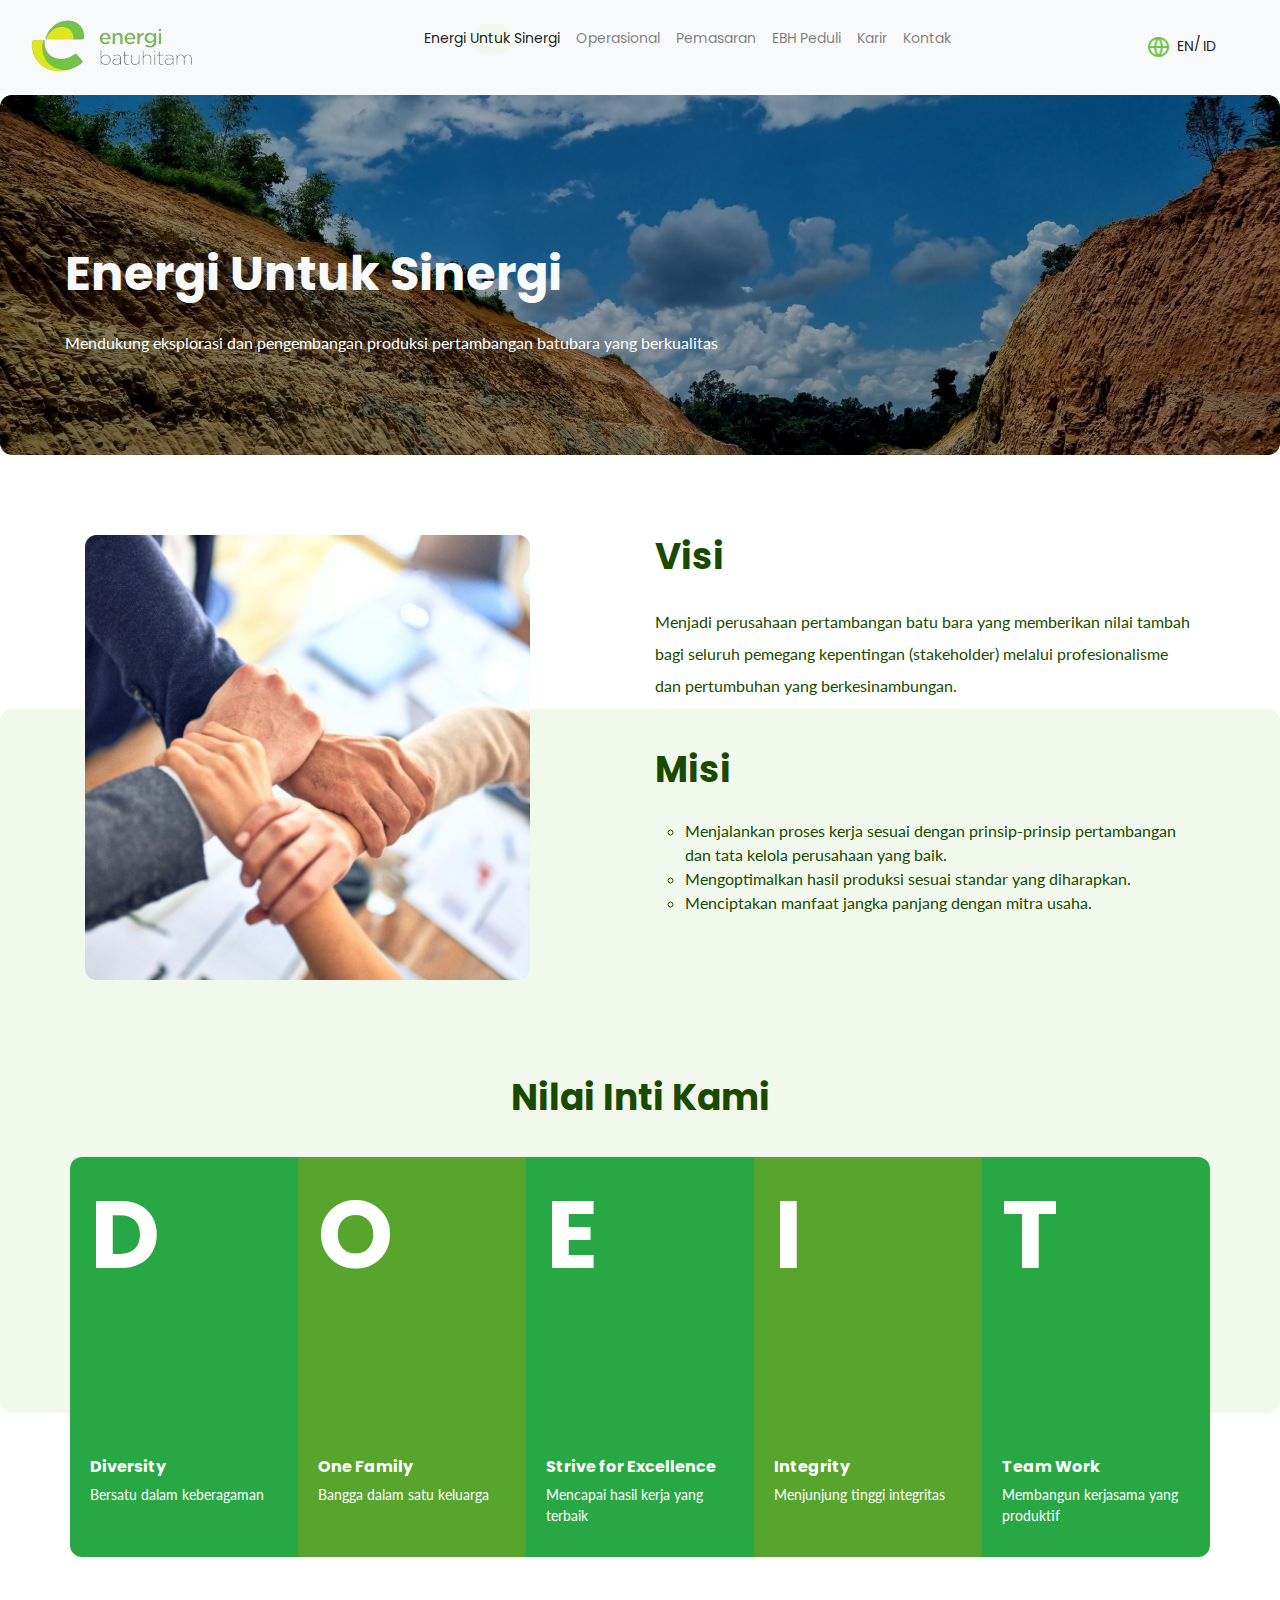
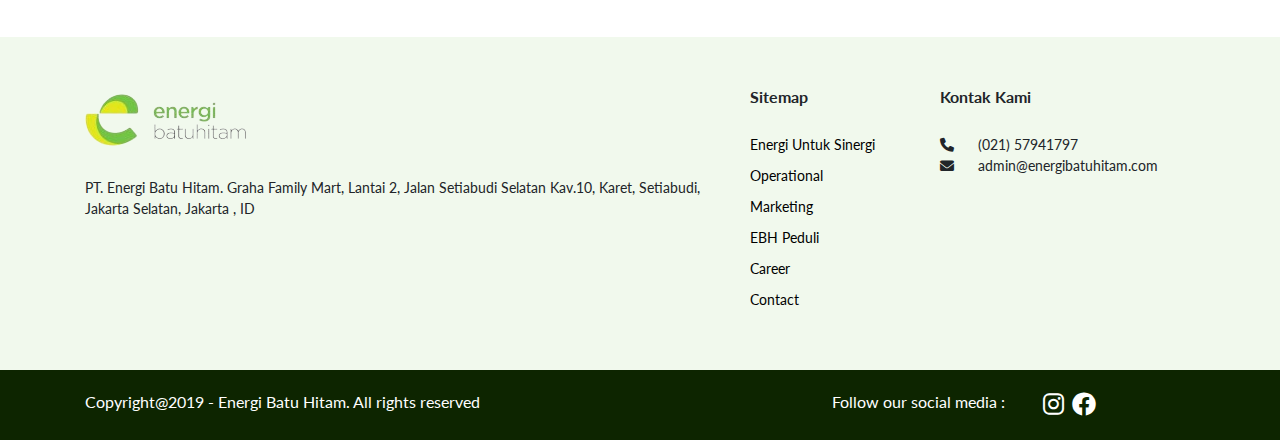
==== about.html @ 03290e61 "new update" ====
<!DOCTYPE html>
<html lang="en">

<head>
    <meta charset="UTF-8">
    <meta http-equiv="X-UA-Compatible" content="IE=edge">
    <meta name="viewport" content="width=device-width, initial-scale=1.0">
    <title>EBH</title>

    <link rel="stylesheet" href="asset/css/normalize.css">
    <link rel="stylesheet" href="asset/css/bootstrap.css">
    <link rel="stylesheet" href="asset/css/fontawesome-all.css">
    <link href="https://cdnjs.cloudflare.com/ajax/libs/font-awesome/6.0.0-beta3/css/all.min.css" rel="stylesheet">
    <link rel="preconnect" href="https://fonts.googleapis.com">
    <link rel="preconnect" href="https://fonts.gstatic.com" crossorigin>
    <link href="https://fonts.googleapis.com/css2?family=Lato:wght@400;700&family=Poppins:wght@400;700&display=swap"
        rel="stylesheet">
    <link rel="stylesheet" href="asset/css/owl.carousel.css">
    <link rel="stylesheet" href="asset/css/main.css">
    <link href="https://stackpath.bootstrapcdn.com/bootstrap/4.5.2/css/bootstrap.min.css" rel="stylesheet">

</head>

<body>
    <div class="mainsetup">
        <!-- NAVBAR START -->
        <nav class="navbar navbar-expand-lg navbar-light bg-light">
            <div class="container wide">
                <div class="row w-100">
                    <div class="col-md-2 col-10 order-md-first">
                        <a class="navbar-brand logo" href="#">
                            <img src="asset/images/bank/logo.png" alt="Logo">
                        </a>
                    </div>
                    <div class="col-md-2 col-2 order-md-last">
                        <button class="navbar-toggler" type="button" data-toggle="collapse" data-target="#navbarNav"
                            aria-controls="navbarNav" aria-expanded="false" aria-label="Toggle navigation">
                            <span class="navbar-toggler-icon"></span>
                        </button>
                    </div>
                    <div class="col-md-8 ml-auto">
                        <div class="collapse navbar-collapse" id="navbarNav">
                            <ul class="navbar-nav mr-auto ebh-menu">
                                <li class="nav-item menu-item">
                                    <a class="nav-link active" aria-current="page" href="#">Energi Untuk Sinergi</a>
                                </li>
                                <li class="nav-item menu-item">
                                    <a class="nav-link" href="#">Operasional</a>
                                </li>
                                <li class="nav-item menu-item">
                                    <a class="nav-link" href="#">Pemasaran</a>
                                </li>
                                <li class="nav-item menu-item">
                                    <a class="nav-link" href="#">EBH Peduli</a>
                                </li>
                                <li class="nav-item menu-item">
                                    <a class="nav-link" href="#">Karir</a>
                                </li>
                                <li class="nav-item menu-item">
                                    <a class="nav-link" href="#">Kontak</a>
                                </li>
                            </ul>
                        </div>
                    </div>

                    <div class="col-md-1">
                        <div class="lang-bt navbar-text">
                            <a href="#" class="active">EN</a>
                            <a href="#">ID</a>
                        </div>
                    </div>
                </div>
            </div>
        </nav>
        <!-- NAVBAR END -->
        <!-- HERO START -->
        <div class="hero-about">
            <div class="container wide">
                <div class="row">
                    <div class="col-12">
                        <h1 class="text-light">
                            Energi Untuk Sinergi
                        </h1>
                        <p class="sub-hero-text">
                            Mendukung eksplorasi dan pengembangan produksi pertambangan
                            batubara yang berkualitas
                        </p>
                    </div>
                </div>
            </div>
        </div>
        <!-- HERO END -->

        <!-- VISI MISI KAMI START -->
        <section class="visimisi">
            <div class="container">
                <div class="row">
                    <div class="col-md-5">
                        <figure class="ratio ratio-1">
                            <img src="asset/images/bank/asset2.png" alt="Logo" class="img-fluid">
                        </figure>
                    </div>
                    <div class="col-md-1">
                        <div class="spacer"></div>
                    </div>
                    <div class="col-md-6">
                        <div class="section-title">
                            <h3>Visi</h3>
                        </div>
                        <div class="article">
                            <p>Menjadi perusahaan pertambangan batu bara yang memberikan nilai tambah bagi seluruh
                                pemegang
                                kepentingan (stakeholder)
                                melalui profesionalisme dan pertumbuhan yang berkesinambungan. </p>
                        </div>
                        <div class="section-title">
                            <h3>Misi</h3>
                        </div>
                        <div class="article">
                            <ul>
                                <li>Menjalankan proses kerja sesuai dengan prinsip-prinsip pertambangan dan tata kelola
                                    perusahaan yang baik.</li>
                                <li>Mengoptimalkan hasil produksi sesuai standar yang diharapkan.  </li>
                                <li>Menciptakan manfaat jangka panjang dengan mitra usaha. </li>
                            </ul>
                        </div>
                    </div>
                </div>
            </div>
        </section>
        <!-- VISI MISI END -->

        <!-- VALUE CORE START -->
        <section class="corevalue">
            <div class="container">
                <div class="row">
                    <div class="col-md-12">
                        <div class="section-title">
                            <h3>Nilai Inti Kami</h3>
                        </div>
                    </div>
                </div>
                <div class="row card-value">
                    <div class="col-one-fifth">
                        <div class="section-text-card card-2">
                            <h1>D</h1>
                            <div class="bottom-text">
                                <h4>Diversity</h4>
                                <p>Bersatu dalam keberagaman</p>
                            </div>
                        </div>
                    </div>
                    <div class="col-one-fifth">
                        <div class="section-text-card card-2">
                            <h1>O</h1>
                            <div class="bottom-text">
                                <h4>One Family</h4>
                                <p>Bangga dalam satu keluarga</p>
                            </div>
                        </div>
                    </div>
                    <div class="col-one-fifth">
                        <div class="section-text-card card-2">
                            <h1>E</h1>
                            <div class="bottom-text">
                                <h4>Strive for Excellence</h4>
                                <p>Mencapai hasil kerja yang terbaik</p>
                            </div>
                        </div>
                    </div>
                    <div class="col-one-fifth">
                        <div class="section-text-card card-2">
                            <h1>I</h1>
                            <div class="bottom-text">
                                <h4>Integrity</h4>
                                <p>Menjunjung tinggi integritas</p>
                            </div>
                        </div>
                    </div>
                    <div class="col-one-fifth">
                        <div class="section-text-card card-2">
                            <h1>T</h1>
                            <div class="bottom-text">
                                <h4>Team Work</h4>
                                <p>Membangun kerjasama yang produktif</p>
                            </div>
                        </div>
                    </div>
                </div>
            </div>
        </section>
        <!-- VALUE CORE END -->
    </div>
    
    <!-- FOOTER START-->
    <div class="footer-section">
        <div class="container">
            <div class="row d-flex justify-content-between">
                <div class="col-md-7 footer-sec1">
                    <img src="asset/images/bank/logo.png" alt="Logo" class="img-fluid" />
                    <p>PT. Energi Batu Hitam. Graha Family Mart, Lantai 2, Jalan Setiabudi Selatan Kav.10, Karet,
                        Setiabudi,
                        Jakarta Selatan,
                        Jakarta , ID</p>
                </div>
                <div class="col-md-2 footer-sec2">
                    <div class="foot-title">
                        <h4>Sitemap</h4>
                    </div>
                    <div class="sitemap">
                        <a href="#">Energi Untuk Sinergi</a>
                        <a href="#">Operational</a>
                        <a href="#">Marketing</a>
                        <a href="#">EBH Peduli</a>
                        <a href="#">Career</a>
                        <a href="#">Contact</a>
                    </div>
                </div>
                <div class="col-md-3 footer-sec3">
                    <div class="foot-title">
                        <h4>Kontak Kami</h4>
                    </div>
                    <p><i class="fa-solid fa-phone"></i> (021) 57941797</p>
                    <p><i class="fa-solid fa-envelope"></i> admin@energibatuhitam.com</p>
                </div>
            </div>
        </div>
    </div>
    <div class="footer-copyright">
        <div class="container">
            <div class="row d-flex justify-content-between bg-grey">
                <div class="col-md-7">
                    <p>Copyright@2019 - Energi Batu Hitam. All rights reserved</p>
                </div>
                <div class="col-md-3">
                    <p>Follow our social media :</p>
                </div>
                <div class="col-md-2 d-flex align-items-center">
                    <!-- <p>Follow our social media :</p> -->
                    <a href="https://www.instagram.com" class="ml-2" target="_blank">
                        <i class="fab fa-instagram"></i>
                    </a>
                    <a href="https://www.facebook.com" class="ml-2" target="_blank">
                        <i class="fab fa-facebook"></i>
                    </a>
                    <a href="https://twitter.com" class="ml-2" target="_blank">
                        <i class="fa-brands fa-x-twitter"></i>
                    </a>
                </div>
            </div>
        </div>
    </div>
    <!-- FOOTER END-->
    </div>

    <script src="asset/js/jquery-1.11.0.min.js"></script>
    <script src="asset/js/owl.carousel.min.js"></script>
    <script src="https://code.jquery.com/jquery-3.5.1.slim.min.js"></script>
    <script src="https://cdn.jsdelivr.net/npm/@popperjs/core@2.9.2/dist/umd/popper.min.js"></script>
    <script src="https://stackpath.bootstrapcdn.com/bootstrap/4.5.2/js/bootstrap.min.js"></script>
</body>

</html>
---- asset/css/main.css ----
/*
.lato-regular {
  font-family: "Lato", sans-serif;
  font-weight: 400;
  font-style: normal;
}

.lato-bold {
  font-family: "Lato", sans-serif;
  font-weight: 700;
  font-style: normal;
}

.poppins-regular {
  font-family: "Poppins", sans-serif;
  font-weight: 400;
  font-style: normal;
}

.poppins-bold {
  font-family: "Poppins", sans-serif;
  font-weight: 700;
  font-style: normal;
}
*/

:root{
    --green: #73C348;
    --lightgreen: #F1F9ED;
    --darkgreen: #57A52D;
    --darkestgreen: #1A4900;
    --yellow: #E3E520;
}

.mainsetup{
    overflow-x: hidden;
}

.master,
header,
section,
footer,
figure,
h1,h2,h3,h4,h5,h6{
    width: 100%;
    float: left;
    position: relative;
}
h1,h2,h3,h4,h5,h6{
    font-family: "Poppins", sans-serif;
    font-weight: 700;
    font-style: normal;
}

h3{
    font-size: 18px;
    font-weight: 700;
}
h2{
    font-size: 36px;
    font-weight: 700;
}
p,li{
    width: 100%;
    float: left;
    font-size: 16px;
    font-weight: 400;
    font-family: "Lato", sans-serif;
    font-weight: 400;
    font-style: normal;
}
a:hover{
    text-decoration: none;
}
ul{
    list-style: none;
    padding-left: 0;
}
li{
    font-family: "Lato", sans-serif;
    font-weight: 400;
    font-style: normal;
}

section{
    padding: 80px 0;
}

figure{
    margin-bottom: 0;
}
figure img{
    width: 100%;
}

@media only screen and (min-width: 1200px){
    .container.wide{
        max-width: 1280px;
    }
}

.ratio{
    width: 100%;
    height: 0;
    position: relative;
}
.ratio-16{
    padding-top: 56.25%;
}
.ratio-1{
    padding-top: 100%;
}
.ratio-75{
    padding-top: 75%;
}
.ratio-135{
    padding-top: 135%;
}
.ratio img,
.ratio iframe{
    position: absolute;
    top: 0;
    left: 0;
    width: 100%;
    height: 100%;
    object-fit: cover;
}

.btn{
    min-width: 120px;
    padding: 15px 30px;
    font-size: 14px;
}
.btn-primary{
    background: #026B33;
    color: #fff;
    border: none;
}
.btn-secondary{
    background: none;
    border: 2px solid #026B33;
    color: #026B33;
}
.navbar{
    width: 100%;
    float: left;
}
.navbar-nav ul {
    text-align: center;
}
.navbar-nav li {
    display: block;
    float: left;
}
.navbar .container-fluid{
    padding: 0;
    margin-bottom: 7px;
}
.navbar-collapse{
    padding-left: 80px;
}
.navbar-nav li a{
    font-weight: 400;
    color: #000000;
}
section.hero{
    padding: 0;
}
section.hero-caption{
    padding: 0;
}
.hero .container    {
    padding-top: 225px;
    height: 598px;
    background-image: url(../images/bank/banner1.png);
    background-repeat: no-repeat;
}
.hero .row{
    padding-left: 50px;
}
.hero h1{
   font-weight: 700;
   font-size: 48px; 
}
.hero h1 span{
   color: #73C348;
}
.hero .sub-hero-text{ 
    padding-top: 20px;
    color: #fff;
}
.hero .btn-hero{
    padding-top: 40px;
}
.hero button{
    background-color: #73C348;
    color: #fff;
    padding-left: 25px;
    padding-right: 30px;
    
}
.hero button:hover{
    background-color: #2c6e09;
    color: #fff;
    transition: 0.7s;
}
.hero a{
    color: #fff;
    text-decoration: none;
    margin-left: 20px;
}
.hero a:hover{
    color: #73C348;
    text-decoration: none;
    transition: 0.7s;
}
.lato-regular {
  font-family: "Lato", sans-serif;
  font-weight: 400;
  font-style: light;
}
.hero p{
    font-size: 16px;
}
.hero-caption .card-1{
    border-right: 1px solid rgba(255,255,255,0.25);
    margin-top: 20px;
    margin-bottom: 20px;
}
.hero-caption .card-2{
    margin-top: 20px;
    margin-bottom: 20px;
}
.hero-caption .desc-sec{
    background-color: #212121;
    padding-left: 0;
    padding-top: 0;
}
.hero-caption .desc-sec .col-md-6{
    padding: 20px;
    padding-left: 80px;
    padding-right: 80px;
}
.hero-caption .desc-sec .col-md-6 h3{
    color: #fff;
    font-size: 18px;
    font-weight: 700;
}
.hero-caption .desc-sec .col-md-6 p{
    color: #fff;
}
.hero-caption .desc-sec .col-md-6 a{
    color: #73C348;
}
.hero-caption .desc-sec .col-md-6 img{
    padding-right: 40px;
}
.btn-hero button{
    background-image: url(../images/bank/btn-asset.png);
}
.product-home{
    padding-top: 80px;
    padding-bottom: 80px;
}
.product-home::before{
    content: "";
    width: 100%;
    max-width: 1280px;
    height: 70%;
    position: absolute;
    top: 0;
    left: 50%;
    transform: translateX(-50%);
    -moz-transform: translateX(-50%);
    -webkit-transform: translateX(-50%);
    background-color: var(--lightgreen);
    border-radius: 0 0 12px 12px;
    -moz-border-radius: 0 0 12px 12px;
    -webkit-border-radius: 0 0 12px 12px;
}
.product-home h1{
   font-weight: 700;
   font-size: 48px; 
   color: #73C348;
   text-align: center;
   margin-bottom: 40px;
}
.product-home .row .product{
    padding: 60px;
    border-radius: 20px;
    background-color: #73C348;
    height: 482px;
}
.product-home .row button{
    justify-content: center;
    background-color: #E3E520;
    color: #1A4900;
    margin-top: 30px;
    font-weight: 700;
}
.product-home h3,h2{
    color: #fff;
    text-align: center;
}
.product-home .element-detail{
    margin-top: 40px;
    width: 100%;
    float: left;
}
.product-home .element-detail p{
    color: #fff;
}
.product-home .element-detail .col-md-12{
    border-bottom: 1px solid rgba(255,255,255,0.3);
}
.product-home .element-detail .col-md-12 p{
    padding: 0;
    margin: 5px;
}
.product-home .col-md-8 img{
    position: absolute;
    margin-top: -10px;
    width: 200%;
    z-index: 0;
}
.ebh-care::before{
    content: "";
    width: 100%;
    max-width: 1280px;
    height: 65%;
    position: absolute;
    top: 0;
    left: 50%;
    transform: translateX(-50%);
    -moz-transform: translateX(-50%);
    -webkit-transform: translateX(-50%);
    background: var(--lightgreen);
    border-radius: 12px;
    -moz-border-radius: 12px;
    -webkit-border-radius: 12px;
}
.ebh-care p{
    color: var(--darkgreen);
}
.ebh-care button{
    background-color: #73C348;
    color: #fff;
    padding-left: 25px;
    padding-right: 30px;
    font-weight: 700;
}
.ebh-care button:hover{
    background-color: #2c6e09;
    color: #fff;
    transition: 0.7s;
    font-weight: 700;
}
.op-k3 button{
    background-color: #73C348;
    color: #fff;
    padding-left: 25px;
    padding-right: 30px;
    font-weight: 700;
}
.op-k3 button:hover{
    background-color: #2c6e09;
    color: #fff;
    transition: 0.7s;
    font-weight: 700;
}
.ebh-care .col-md-12{
    margin-top: 10px;
    margin-bottom: 30px;
}
.ebh-care .col-md-2{
    margin-left: 40px;
}
.care-card{
    margin-top: 50px;
}
.ebh-care .col-md-4{
    width: 32%;
}
.ebh-care .card-1, .card-2, .card-3{
    padding: 0;
    height: 100%;
}

.ebh-care .card {
    position: relative;
    overflow: hidden;
}

.ebh-care .card .img-fluid {
    width: 100%;
    height: auto;
    display: block;
    transition: transform 0.3s ease;
}

.ebh-care .card .overlay {
    position: absolute;
    top: 0;
    left: 0;
    width: 100%;
    height: 100%;
    background-color: rgba(0, 128, 0, 0.5); /* Warna hijau transparan */
    display: flex;
    justify-content: center;
    align-items: center;
    opacity: 0;
    transition: opacity 0.3s ease;
}

.ebh-care .card:hover .img-fluid {
    transform: scale(1.1);
}

.ebh-care .card:hover .overlay {
    opacity: 1;
}

.ebh-care .overlay-text {
    color: white;
    font-size: 24px;
    font-weight: bold;
    text-align: center;
}

.footer-section{
    background-color: var(--lightgreen);
    padding: 50px 0;
    width: 100%;
    float: left;
}
.footer-section .row .footer-sec1 p{
    margin-top: 30px;
    font-size: 14px;
    font-weight: 400;
    font-family: "Lato", sans-serif;
}
.foot-title{
    width: 100%;
    float: left;
    margin-bottom: 20px;
}
.footer-section .sitemap a{
    text-decoration: none;
    font-size: 14px;
    font-weight: 400;
    font-family: "Lato", sans-serif;
    color: #000000;
    margin-bottom: 10px;
    width: 100%;
    float: left;
}
.footer-section h4{
    font-size: 16px;
    font-weight: 700;
    font-family: "Lato", sans-serif;
}
.footer-section .footer-sec3 p{
    font-size: 14px;
    font-weight: 400;
    font-family: "Lato", sans-serif;
    margin-bottom: 0;
}
.footer-copyright{
    padding: 10px;
    background-color: #0D2500;
    width: 100%;
    float: left;
}
.footer-copyright p{
    padding-top: 10px;
    color: #fff;
}
.footer-copyright .col-md-4 p{
    color: #fff;
    text-align: end;
    padding-top: 10px;
}
.footer-copyright a {
    color: #fff;
    font-size: 24px;
    text-decoration: none;
}

.footer-copyright a:hover {
    color: #E3E520;
}
.fa-solid, .fas{
    margin-right: 20px;
}

.section-title{
    width: 100%;
    float: left;
    margin-bottom: 30px;
}
.section-title h2{
   font-weight: 700;
   font-size: 48px; 
   color: var(--green);
}
.section-title h3{
    font-weight: 700;
    font-size: 36px; 
    color: var(--darkestgreen);
 }
 .section-title h4{
    font-weight: 700;
    font-size: 24px; 
    color: var(--green);
 }
 .section-title p{
    font-size: 16px;
    color: var(--darkestgreen);
 }
 .ebh-card-group .col-md-4{
    padding-left: 0;
    padding-right: 0;
 }
 .ebh-care-card{
    position: relative;
    overflow: hidden;
    width: 100%;
 }
 .ebh-card-group .col-md-4:first-child .ebh-care-card{
    border-radius: 12px 0 0 12px;
    -moz-border-radius: 12px 0 0 12px;
    -webkit-border-radius: 12px 0 0 12px;
 }
 .ebh-card-group .col-md-4:last-child .ebh-care-card{
    border-radius: 0 12px 12px 0;
    -moz-border-radius: 0 12px 12px 0;
    -webkit-border-radius: 0 12px 12px 0;
 }
 .ebh-care-card .overlay{
    position: absolute;
    z-index: 2;
    background: rgba(115,195,72,0.7);
    width: 100%;
    height: 100%;
    transition: all ease-out 0.3s;
    -moz-transition: all ease-out 0.3s;
    -webkit-transition: all ease-out 0.3s;
    opacity: 0;
 }
 .ebh-care-card:hover .overlay{
    opacity: 1;
 }
 .ebh-care-card .overlay h3{
    width: 100%;
    padding: 40px;
    text-align: center;
    position: absolute;
    top: 50%;
    left: 50%;
    transform: translate(-50%,-50%);
    -moz-transform: translate(-50%,-50%);
    -webkit-transform: translate(-50%,-50%);
    margin-bottom: 0;
 }
 .ebh-care-card .overlay h3 a{
    display: inline-block;
    color: #fff;
    font-size: 24px;
    font-weight: 700;
    font-family: "Poppins", sans-serif;
 }
 .ebh-care-card .overlay h3 a:hover{
    text-decoration: none;
 }
 .hero-about .container    {
    margin-top: 95px;
    padding-top: 150px;
    width: 100%;
    height:360px;
    background-image: url(../images/bank/banner5.png);
    background-repeat: no-repeat;
}
 .hero-about .row{
    padding-left: 50px;
}
 .hero-about h1{
   font-weight: 700;
   font-size: 48px; 
}
 .hero-about h1 span{
   color: #73C348;
}
 .hero-about .sub-hero-text{ 
    padding-top: 20px;
    color: #fff;
}
.visimisi{
    padding-bottom: 0;
}
.visimisi::before{
    width: 100%;
    max-width: 1280px;
    height: 130%;
    content: "";
    background: var(--lightgreen);
    border-radius: 12px;
    -moz-border-radius: 12px;
    -webkit-border-radius: 12px;
    position: absolute;
    top: 47%;
    left: 50%;
    transform: translateX(-50%);
    -moz-transform: translateX(-50%);
    -webkit-transform: translateX(-50%);
}
.visimisi .section-title{
    margin-bottom: 20px;
}
.article{
    width: 100%;
    float: left;
    margin-bottom: 30px;
}
.article p,
.article li,
.visimisi li{
    color: var(--darkestgreen);
}
.article ul{
    padding-left: 30px;
    list-style: circle;
}
.visimisi .section-title ul li{
    padding-left: 100px;
}
.article .article-title{
    font-size: 24px;
    color: var(--darkestgreen);
    opacity: 0.8;
}
.article .meta-info{
    width: 100%;
    float: left;
    margin-bottom: 20px;
}
.article .meta-info div{
    color: var(--darkestgreen);
    opacity: 0.7;
}
.article p{
    line-height: 200%;
}

.section-text-card{
    width: 100%;
    float: left;
    padding: 20px;
    height: 400px;
    position: relative;
    background: var(--green);
}
.corevalue .row .col-one-fifth:first-child .section-text-card{
    border-radius: 12px 0 0 12px;
    -moz-border-radius: 12px 0 0 12px;
    -webkit-border-radius: 12px 0 0 12px;
}
.corevalue .row .col-one-fifth:last-child .section-text-card{
    border-radius: 0 12px 12px 0;
    -moz-border-radius: 0 12px 12px 0;
    -webkit-border-radius: 0 12px 12px 0;
}
.corevalue .row .col-one-fifth:nth-child(even) .section-text-card{
    background: var(--darkgreen);
}
.corevalue .section-title h3{
    text-align: center;
}
.section-text-card h1{
    color: #fff;
    font-size: 96px;
}
.section-text-card .bottom-text{
    width: 100%;
    position: absolute;
    left: 0;
    top: 70%;
    padding: 20px;
}
.section-text-card h4{
    color: #fff;
    font-size: 16px;
}
.section-text-card p{
    color: #fff;
    font-size: 14px;
}

.principle{
    padding-bottom: 0;
}
.principle .section-title h3{
    text-align: center;
}
.principle .section-title h2 button{
    font-weight: 700;
    font-size: 14px; 
    color: var(--darkestgreen);
}
.principle .section-title p{
    text-align: justify;
    padding-top: 20px;
    padding-left: 30px;
    padding-right: 30px;
}
.operational{
    padding: 0;
}
.operational .section-title h3{
    text-align: center;
}
.operational .operational-loc{
    padding-top: 20px;
    padding-bottom: 20px;
}
.rantaipasok h3{
    text-align: center;
}
.k3-card-group .col-md-4{
    padding-left: 0;
    padding-right: 0;
 }
 .k3-card{
    position: relative;
    overflow: hidden;
    width: 100%;
 }
 .k3-card-group .col-md-4:first-child .k3-care-card{
    border-radius: 12px 0 0 12px;
    -moz-border-radius: 12px 0 0 12px;
    -webkit-border-radius: 12px 0 0 12px;
 }
 .k3-card-group .col-md-4:last-child .k3-care-card{
    border-radius: 0 12px 12px 0;
    -moz-border-radius: 0 12px 12px 0;
    -webkit-border-radius: 0 12px 12px 0;
 }
 .k3-card .overlay{
    position: absolute;
    z-index: 2;
    background: rgba(115,195,72,0.7);
    width: 100%;
    height: 100%;
    transition: all ease-out 0.3s;
    -moz-transition: all ease-out 0.3s;
    -webkit-transition: all ease-out 0.3s;
    opacity: 0;
 }
 .k3-card:hover .overlay{
    opacity: 1;
 }
 .k3-card .overlay h3{
    width: 100%;
    padding: 40px;
    text-align: center;
    position: absolute;
    top: 50%;
    left: 50%;
    transform: translate(-50%,-50%);
    -moz-transform: translate(-50%,-50%);
    -webkit-transform: translate(-50%,-50%);
    margin-bottom: 0;
 }
 .k3-card .overlay h3 a{
    display: inline-block;
    color: #fff;
    font-size: 24px;
    font-weight: 700;
    font-family: "Poppins", sans-serif;
 }
 .k3-card .overlay h3 a:hover{
    text-decoration: none;
 }
 .k3 h3{
    text-align: center ;
 }
 .k3-detail .section-title h3{
    padding-top: 50px;
    text-align: center;
    padding-bottom: 30px;
 }
 .k3-detail .section-title p{
    padding-left: 150px;
    padding-right: 150px;
    text-align: justify;
 }
.environtment .section-title h3{
    text-align: center;
 }
.env-group .section-title p{
    text-align: justify;
}
.card-lingkungan{
    padding-top: 80px;
}
.card-lingkungan img{
    width: 100%;
}
.card-lingkungan .section-title p{
    text-align: center;
    padding-top: 10px ;
}
.ebhpeduli .section-title h3{
    padding-top: 50px;
    text-align: center;
    padding-bottom: 30px;
 }
 .ebhpeduli .section-title p{
    padding-left: 150px;
    padding-right: 150px;
    text-align: justify;
 }
 .galeri::before{
    content: "";
    width: 100%;
    max-width: 1280px;
    height: 262px;
    background: var(--lightgreen);
    border-radius: 12px;
    -moz-border-radius: 12px;
    -webkit-border-radius: 12px;
    position: absolute;
    top: 0;
    left: 50%;
    transform: translateX(-50%);
    -moz-transform: translateX(-50%);
    -webkit-transform: translateX(-50%);
 }
 .galeri .section-title h3{
    text-align: center;
 }
.card-galeri{
    padding-top: 10px;
}
.card-galeri img{
    width: 100%;
}
.card-galeri .section-title p{
    text-align: center;
    padding-top: 10px ;
}
.galeri-careDetail{
    padding-top: 0;
}
 .galeri-careDetail .section-title h3{
    text-align:start;
 }
.galeri-careDetail .card-galeri{
    padding-top: 10px;
}
.galeri-careDetail .card-galeri img{
    width: 100%;
}
.galeri-careDetail .card-galeri .section-title p{
    text-align: center;
    padding-top: 10px ;
}
.care-detail .care-group .section-title p{
    text-align: justify;
}
.contact{
    padding-bottom: 0;
}
.contact .form-contact input{
    margin-top: 20px;
    height: 56px;
    border: none;
    background: var(--lightgreen);
    border-bottom: 1px solid var(--green);
    border-radius: 0;
    font-size: 14px;
}
.contact .form-contact button{
    margin-top: 20px;
    background-color: var(--green);
    color: #fff;
}
.contact .company-info{
    width: 100%;
    float: left;
    background: url(../images/company-info-bg.jpg) no-repeat center;
    background-size: cover;
    padding: 40px;
    border-radius: 20px;
    margin-bottom: 60px;
    min-height: 400px;
}
.company-info::before{
    content: "";
    width: 100%;
    height: 470px;
    background: var(--lightgreen);
    position: absolute;
    bottom: 60px;
    left: -60%;
    z-index: -1;
    border-radius: 0 12px 0 0;
    -moz-border-radius: 0 12px 0 0;
    -webkit-border-radius: 0 12px 0 0;
}
.company-info .section-title h3{
    color: #fff;
}
.company-info .article{
    margin-bottom: 0;
}
.company-info .article p{
    color: rgba(255,255,255,0.8);
}
.map{
    position: relative;
}
.map::before{
    content: "";
    width: 100vw;
    height: 50%;
    background: var(--lightgreen);
    position: absolute;
    z-index: -1;
    bottom: 0;
    left: 50%;
    transform: translateX(-50%);
    -moz-transform: translateX(-50%);
    -webkit-transform: translateX(-50%);
}

nav{
    padding: 10px 0;
}
.ebh-menu{
    width: 100%;
    float: left;
    text-align: center;
    margin-bottom: 0;
}
.ebh-menu li{
    display: inline-block;
    width: auto;
    float: none;
}
.ebh-menu li a{
    display: block;
    padding: 20px 10px;
    color: var(--darkestgreen);
    position: relative;
    font-family: "Poppins", sans-serif;
    font-size: 14px;
    z-index: 2;
}
.ebh-menu li a::before{
    content: "";
    width: 30px;
    height: 30px;
    border-radius: 6px;
    -moz-border-radius: 6px;
    -webkit-border-radius: 6px;
    background: var(--lightgreen);
    position: absolute;
    top: 50%;
    left: 50%;
    transform: translate(-50%,-50%);
    -moz-transform: translate(-50%,-50%);
    -webkit-transform: translate(-50%,-50%);
    z-index: -1;
    opacity: 0;
    transition: all ease-out 0.3s;
    -moz-transition: all ease-out 0.3s;
    -webkit-transition: all ease-out 0.3s;
}
.ebh-menu li a.active{
    color: var(--green);
}
.ebh-menu li a.active::before{
    opacity: 1;
}
.lang-bt{
    width: 100%;
    float: left;
    text-align: right;
    position: relative;
    padding-left: 24px;
    background: url(../images/bank/icons3.png) no-repeat center left;
}
.lang-bt a{
    display: inline-block;
    width: auto;
    padding: 20px 3px;
    float: none;
    color: #333;
    position: relative;
    font-size: 14px;
    font-family: "Poppins", sans-serif;
}
.lang-bt a:first-child::before{
    content: "/";
    position: absolute;
    top: 18px;
    right: -5px;
}
.lang-bt a.active{
    color: var(--green);
}

.col-one-fifth{
    display: block;
    flex-grow: 0;
    flex-shrink: 0;
    flex-basis: 20%;
    max-width: 20%;
}

.gallery-card{
    width: 100%;
    float: left;
    margin-bottom: 30px;
}
.gallery-card figure{
    border-radius: 6px;
    -moz-border-radius: 6px;
    -webkit-border-radius: 6px;
    margin-bottom: 10px;
}
.gallery-card h3{
    text-align: center;
    opacity: 0.8;
    font-weight: 400;
}
.gallery-card h3 a{
    color: var(--darkestgreen);
    text-decoration: none;
}
.care-detail .main-img::before{
    content: "";
    width: 100%;
    height: 105%;
    background: var(--lightgreen);
    position: absolute;
    bottom: 60px;
    left: -60%;
    z-index: -1;
    border-radius: 0 12px 0 0;
    -moz-border-radius: 0 12px 0 0;
    -webkit-border-radius: 0 12px 0 0;
}
.product-home .product h3{
    font-family: "Poppins", sans-serif;
    font-weight: 700;
    font-size: 18px;
}
.product-home .product h2{
    font-family: "Poppins", sans-serif;
    font-weight: 700;
    font-size: 48px;
}
.ebh-care-card a {
    font-family: "Lato", sans-serif;
    font-weight: 700;
    font-size: 24px;
}
.ebh-card-group figure{
    margin: 0;
}
.ebh-care .col-sm-12 {
    display: flex;
    justify-content: flex-start;
}
.op-k3 .col-sm-12 {
    display: flex;
    justify-content: flex-start;
}
.corevalue .row .section-text-card h1{
    font-family: "Poppins", sans-serif;
    font-weight: 700;
    font-size: 96px;
}
.corevalue .row .section-text-card h4{
    font-family: "Poppins", sans-serif;
    font-weight: 700;
    font-size: 16px;
}
.footer-copyright .row .col-md-3 p{
    text-align: right;
}
@media only screen and (max-width: 600px) {
.hero .container{
    padding-top: 60px;
}
.hero .container .row{
    padding: 15px;
}
.hero-caption .desc-sec .col-md-6{
    padding-left: 60px;
}
.product-home .section-title h2{
    font-size: 28px;
}
.ebh-care .col-sm-12 {
    display: block;
}
.op-k3 .col-sm-12 {
    display: block;
}
.ebh-care .col-sm-12 p{
    text-align: justify;
}
.op-k3 .col-sm-12 p{
    text-align: justify;
}
.ebh-care .col-md-2{
    margin-left: 0;
}
.ebh-card-group{
    padding-top: 30px;
}
.ebh-card-group .col-12{
    padding-left: 20px;
    padding-right: 20px;
}
.product-home .row .product {
    padding-bottom: 100px;
    height: 750px;
}
.product-home img{
    padding-top: 30px;
}
.navbar .col-2 button{
    margin-top: 20px;
}
.navbar-light .navbar-text{
    margin-left: 15px;
}
.hero-about .container {
    margin-top: 150px;
}
.hero-about .row h1{
    font-size: 36px ;
}
.hero-about .container{
    padding-top: 90px;
}
.hero-about .container .row{
    padding-left: 20px;
}
.corevalue .card-value{
    margin-top: 10px;
    display: block;
}
.corevalue .card-value .section-text-card{
    margin-left: 20px;
    width: 350px;
}
.footer-copyright .row .col-md-3 p{
    text-align: left;
}
.principle .row .article .desc-principle{
    padding-top: 30px;
    text-align: justify;
}
.principle .row .article p{
    text-align: justify;
    padding-left: 20px;
    padding-right: 20px;
}
.operational .row .section-title{
    text-align: center;
    margin-bottom: 0;
}
.op-k3 .row .col-sm-12 h3{
    text-align: center;
    font-size: 24px;
}
.op-k3 .row button{
    margin-left: 100px;
}
.ebh-card-group .col-md-4{
    padding-left: 20px;
    padding-right: 20px;
}
.k3-desc{
    padding-top: 0;
}
.k3-desc .article p{
    text-align: justify;
    padding-left: 20px;
    padding-right: 20px;
}
.care-detail .article p{
    text-align: justify;
    padding-top: 20px;
}
.galeri-careDetail .row h3{
    text-align: center;
}
.galeri-careDetail .row .col-md-4{
    padding-left: 40px;
    
}


}
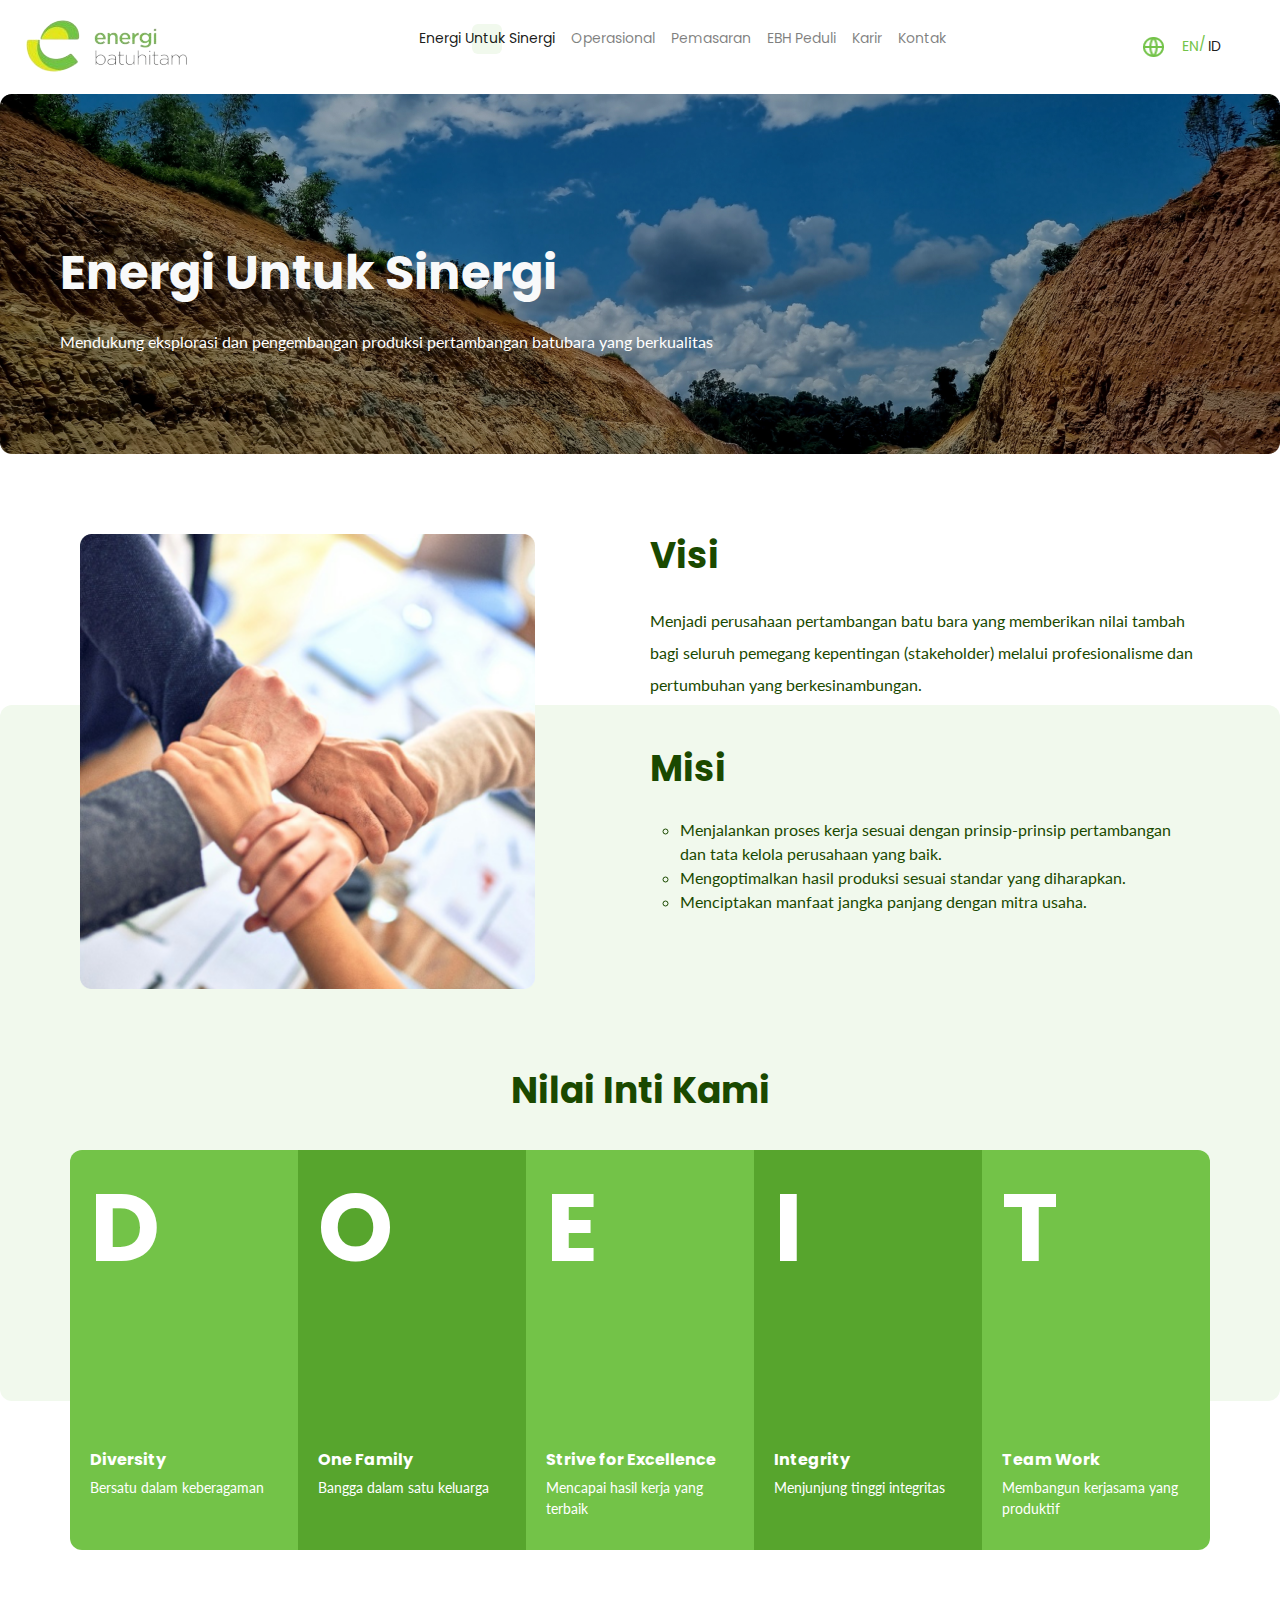
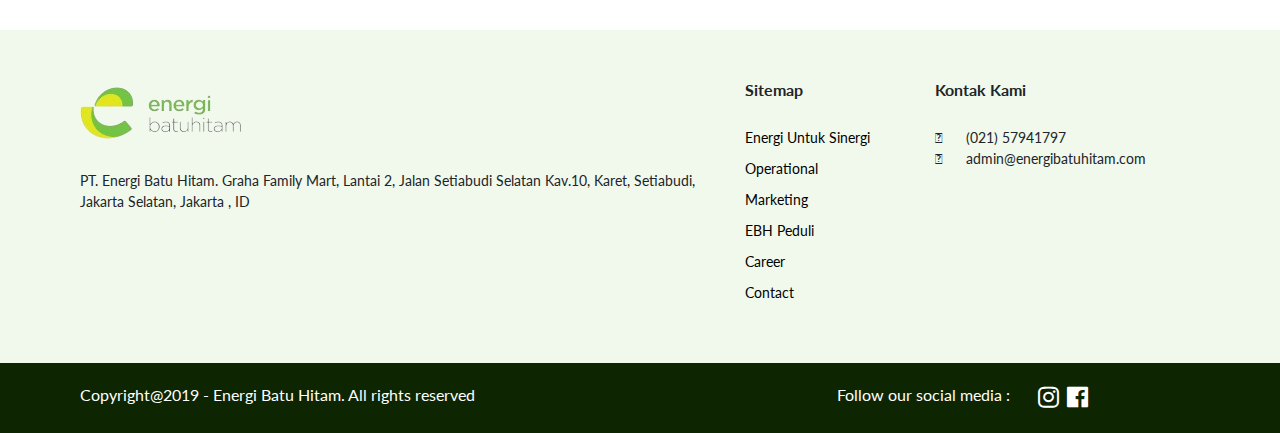
==== commit 77b2527f: "updates" ====
--- a/about.html
+++ b/about.html
@@ -10,21 +10,18 @@
     <link rel="stylesheet" href="asset/css/normalize.css">
     <link rel="stylesheet" href="asset/css/bootstrap.css">
     <link rel="stylesheet" href="asset/css/fontawesome-all.css">
-    <link href="https://cdnjs.cloudflare.com/ajax/libs/font-awesome/6.0.0-beta3/css/all.min.css" rel="stylesheet">
     <link rel="preconnect" href="https://fonts.googleapis.com">
     <link rel="preconnect" href="https://fonts.gstatic.com" crossorigin>
-    <link href="https://fonts.googleapis.com/css2?family=Lato:wght@400;700&family=Poppins:wght@400;700&display=swap"
-        rel="stylesheet">
+    <link href="https://fonts.googleapis.com/css2?family=Lato:wght@400;700&family=Poppins:wght@400;700&display=swap" rel="stylesheet">
     <link rel="stylesheet" href="asset/css/owl.carousel.css">
     <link rel="stylesheet" href="asset/css/main.css">
-    <link href="https://stackpath.bootstrapcdn.com/bootstrap/4.5.2/css/bootstrap.min.css" rel="stylesheet">
 
 </head>
 
 <body>
     <div class="mainsetup">
         <!-- NAVBAR START -->
-        <nav class="navbar navbar-expand-lg navbar-light bg-light">
+        <nav class="navbar navbar-expand-lg navbar-light">
             <div class="container wide">
                 <div class="row w-100">
                     <div class="col-md-2 col-10 order-md-first">
@@ -255,9 +252,6 @@
 
     <script src="asset/js/jquery-1.11.0.min.js"></script>
     <script src="asset/js/owl.carousel.min.js"></script>
-    <script src="https://code.jquery.com/jquery-3.5.1.slim.min.js"></script>
-    <script src="https://cdn.jsdelivr.net/npm/@popperjs/core@2.9.2/dist/umd/popper.min.js"></script>
-    <script src="https://stackpath.bootstrapcdn.com/bootstrap/4.5.2/js/bootstrap.min.js"></script>
 </body>
 
 </html>--- a/asset/css/main.css
+++ b/asset/css/main.css
@@ -25,7 +25,7 @@
 */
 
 :root{
-    --green: #73C348;
+    --ebhgreen: #73C348;
     --lightgreen: #F1F9ED;
     --darkgreen: #57A52D;
     --darkestgreen: #1A4900;
@@ -128,13 +128,17 @@
 
 .btn{
     min-width: 120px;
-    padding: 15px 30px;
+    padding: 15px 40px 15px 30px;
     font-size: 14px;
+    height: 50px;
 }
 .btn-primary{
-    background: #026B33;
+    background: url(../images/bank/button-bg.png) no-repeat right center;
     color: #fff;
     border: none;
+}
+.btn-primary:hover{
+    background-color: rgba(0,0,0,0);
 }
 .btn-secondary{
     background: none;
@@ -298,7 +302,7 @@
     margin-top: 30px;
     font-weight: 700;
 }
-.product-home h3,h2{
+.product-home h3,.product-home h2{
     color: #fff;
     text-align: center;
 }
@@ -355,6 +359,22 @@
     transition: 0.7s;
     font-weight: 700;
 }
+.job-vacancy p{
+    color: var(--darkgreen);
+}
+.job-vacancy button{
+    background-color: #73C348;
+    color: #fff;
+    padding-left: 25px;
+    padding-right: 30px;
+    font-weight: 700;
+}
+.job-vacancy button:hover{
+    background-color: #2c6e09;
+    color: #fff;
+    transition: 0.7s;
+    font-weight: 700;
+}
 .op-k3 button{
     background-color: #73C348;
     color: #fff;
@@ -372,6 +392,7 @@
     margin-top: 10px;
     margin-bottom: 30px;
 }
+
 .ebh-care .col-md-2{
     margin-left: 40px;
 }
@@ -501,7 +522,7 @@
 .section-title h2{
    font-weight: 700;
    font-size: 48px; 
-   color: var(--green);
+   color: var(--ebhgreen);
 }
 .section-title h3{
     font-weight: 700;
@@ -511,7 +532,7 @@
  .section-title h4{
     font-weight: 700;
     font-size: 24px; 
-    color: var(--green);
+    color: var(--ebhgreen);
  }
  .section-title p{
     font-size: 16px;
@@ -572,8 +593,11 @@
  .ebh-care-card .overlay h3 a:hover{
     text-decoration: none;
  }
- .hero-about .container    {
-    margin-top: 95px;
+ .hero-about{
+    width: 100%;
+    float: left;
+ }
+ .hero-about .container{
     padding-top: 150px;
     width: 100%;
     height:360px;
@@ -591,6 +615,28 @@
    color: #73C348;
 }
  .hero-about .sub-hero-text{ 
+    padding-top: 20px;
+    color: #fff;
+}
+ .hero-career .container    {
+    margin-top: 95px;
+    padding-top: 100px;
+    width: 100%;
+    height:360px;
+    background-image: url(../images/bank/banner10.png);
+    background-repeat: no-repeat;
+}
+ .hero-career .row{
+    padding-left: 50px;
+}
+ .hero-career h1{
+   font-weight: 700;
+   font-size: 48px; 
+}
+ .hero-career h1{
+   color: var(--ebhgreen);
+}
+ .hero-career .sub-hero-text{ 
     padding-top: 20px;
     color: #fff;
 }
@@ -630,6 +676,39 @@
     padding-left: 30px;
     list-style: circle;
 }
+.article table{
+    width: 100%;
+    float: left;
+    margin: 10px 0;
+}
+.article table th{
+    background: rgba(0,0,0,0.5);
+    color: #fff;
+    padding: 5px 20px;
+}
+.article table td{
+    padding: 5px 20px;
+    border-bottom: 1px solid rgba(0,0,0,0.1);
+}
+.article h1{
+    font-size: 24px;
+}
+.article h2{
+    font-size: 20px;
+}
+.article h3{
+    font-size: 18px;
+}
+.article h4{
+    font-size: 17px;
+}
+.article h5{
+    font-size: 16px;
+}
+.article h6{
+    font-size: 15px;
+}
+
 .visimisi .section-title ul li{
     padding-left: 100px;
 }
@@ -657,7 +736,7 @@
     padding: 20px;
     height: 400px;
     position: relative;
-    background: var(--green);
+    background: var(--ebhgreen);
 }
 .corevalue .row .col-one-fifth:first-child .section-text-card{
     border-radius: 12px 0 0 12px;
@@ -711,9 +790,6 @@
     padding-top: 20px;
     padding-left: 30px;
     padding-right: 30px;
-}
-.operational{
-    padding: 0;
 }
 .operational .section-title h3{
     text-align: center;
@@ -875,13 +951,13 @@
     height: 56px;
     border: none;
     background: var(--lightgreen);
-    border-bottom: 1px solid var(--green);
+    border-bottom: 1px solid var(--ebhgreen);
     border-radius: 0;
     font-size: 14px;
 }
 .contact .form-contact button{
     margin-top: 20px;
-    background-color: var(--green);
+    background-color: var(--ebhgreen);
     color: #fff;
 }
 .contact .company-info{
@@ -977,7 +1053,7 @@
     -webkit-transition: all ease-out 0.3s;
 }
 .ebh-menu li a.active{
-    color: var(--green);
+    color: var(--ebhgreen);
 }
 .ebh-menu li a.active::before{
     opacity: 1;
@@ -1007,7 +1083,7 @@
     right: -5px;
 }
 .lang-bt a.active{
-    color: var(--green);
+    color: var(--ebhgreen);
 }
 
 .col-one-fifth{
@@ -1073,6 +1149,10 @@
     display: flex;
     justify-content: flex-start;
 }
+.job-vacancy .col-sm-12 {
+    display: flex;
+    justify-content: flex-start;
+}
 .op-k3 .col-sm-12 {
     display: flex;
     justify-content: flex-start;
@@ -1087,123 +1167,629 @@
     font-weight: 700;
     font-size: 16px;
 }
+.testimoni .row .testi-card{
+    width: 100%;
+    float: left;
+    background: url(../images/company-info-bg.jpg) no-repeat center;
+    background-size: cover;
+    padding: 40px;
+    border-radius: 20px;
+}
+.testimoni .row .testi-card .col-md-5 p{
+    color: #fff;
+    font-family: "Poppins", sans-serif;
+    font-weight: 700;
+    font-size: 16px;
+    margin-bottom: 0;
+    margin-top: 2px;
+}
+.testimoni .row .testi-card .col-md-5 .job-person{
+    color: #fff;
+    font-family: "Lato", sans-serif;
+    font-weight: 400;
+    font-size: 14px;
+}
+.testimoni .row .col-md-6 .section-title{
+    padding-top: 30px;
+}
+.job-vacancy{
+    padding-top: 0;
+}
+.job-vacancy .row .col-sm-12 h3{
+    font-size: 24px;
+}
+.job-vacancy .row .col-md-12 p{
+    margin: 0;
+}
 .footer-copyright .row .col-md-3 p{
     text-align: right;
 }
+
+/*PAGE PENJUALAN*/
+.hero-penjualan{
+    padding-top: 10px;
+    padding-bottom: 0;
+}
+.card-hero-penjualan{
+    width: 100%;
+    float: left;
+    height: 400px;
+    background: #212121;
+    border-radius: 12px;
+    -moz-border-radius: 12px;
+    -webkit-border-radius: 12px;
+    position: relative;
+}
+.slider-penjualan .item{
+    padding-top: 60px;
+}
+.card-hero-penjualan figure{
+    width: 100%;
+    float: left;
+    position: relative;
+    height: 400px;
+}
+.card-hero-penjualan figure::before{
+    content: "";
+    width: 100%;
+    height: 210px;
+    position: absolute;
+    bottom: 0;
+    left: 0;
+    background: url(../images/bank/shade.png) repeat-x center top;
+    z-index: 2;
+}
+.card-hero-penjualan figure img{
+    object-fit: contain;
+    width: 110%;
+    height: 110%;
+    transform: translateY(-60px);
+    -moz-transform: translateY(-60px);
+    -webkit-transform: translateY(-60px);
+}
+.card-hero-penjualan .row{
+    align-items: center;
+}
+.card-hero-penjualan .text h2{
+    font-size: 32px;
+    font-weight: 700;
+}
+.card-hero-penjualan .text h2 a{
+    color: #fff;
+}
+.card-hero-penjualan .text p{
+    color: rgba(255,255,255,0.8);
+}
+
+.align-items-center{
+    align-items: center;
+}
+
+.pointing-text{
+    width: 100%;
+    float: left;
+}
+.pointing-text.left{
+    padding-right: 90px;
+    text-align: right;
+}
+.pointing-text.right{
+    padding-left: 90px;
+    text-align: left;
+}
+.pointing-text li{
+    width: 100%;
+    float: left;
+    position: relative;
+    margin-bottom: 20px;
+}
+.pointing-text li:last-child{
+    margin-bottom: 0;
+}
+.pointing-text li::before{
+    content: "";
+    width: 70px;
+    height: 1px;
+    background: var(--ebhgreen);
+    position: absolute;
+    top: 13px;
+    right: -90px;
+}
+.pointing-text.left li::before{
+    right: -90px;
+}
+.pointing-text.right li::before{
+    left: -90px;
+}
+.pointing-text li::after{
+    content: "";
+    width: 9px;
+    height: 9px;
+    background: var(--ebhgreen);
+    border-radius: 50%;
+    -moz-border-radius: 50%;
+    -webkit-border-radius: 50%;
+    position: absolute;
+    transform: translateY(-50%);
+    -moz-transform: translateY(-50%);
+    -webkit-transform: translateY(-50%);
+    top: 13px;
+}
+.pointing-text.left li::after{
+    right: -90px;
+}
+.pointing-text.right li::after{
+    left: -90px;
+}
+.pointing-text li h5{
+    font-size: 16px;
+    color: var(--darkestgreen);
+}
+.pointing-text li p{
+    opacity: 0.8;
+    color: var(--darkestgreen);
+}
+
+.keunggulan-bermitra::before{
+    content: "";
+    width: 100%;
+    max-width: 1280px;
+    height: 100%;
+    background: var(--lightgreen);
+    position: absolute;
+    top: 0;
+    left: 50%;
+    transform: translateX(-50%);
+    -moz-transform: translateX(-50%);
+    -webkit-transform: translateX(-50%);
+    z-index: -1;
+}
+.benefit-card{
+    width: 100%;
+    float: left;
+}
+.benefit-card-title{
+    width: 100%;
+    float: left;
+    margin-bottom: 20px;
+}
+.benefit-card-title img{
+    width: 60px;
+    float: left;
+}
+.benefit-card-title h4{
+    width: calc(100% - 60px);
+    padding: 0 20px;
+    float: left;
+    color: var(--ebhgreen);
+    font-size: 18px;
+}
+.benefit-card p{
+    opacity: 0.8;
+    color: var(--darkestgreen);
+    line-height: 200%;
+}
+.keunggulan-bermitra .section-title h4{
+    color: var(--darkestgreen);
+}
+
+.slider-produk .item{
+    padding: 20px 10px;
+    width: 100%;
+    float: left;
+}
+.card-produk{
+    width: 100%;
+    float: left;
+    background: var(--ebhgreen);
+    height: 240px;
+    border-radius: 12px;
+    -moz-border-radius: 12px;
+    -webkit-border-radius: 12px;
+}
+.card-produk .pic{
+    width: 50%;
+    height: 280px;
+    float: left;
+    position: relative;
+}
+.card-produk .pic figure{
+    width: 100%;
+    height: 280px;
+    margin-top: -20px;
+}
+.card-produk .pic figure img{
+    width: 100%;
+    height: 100%;
+    object-fit: contain;
+}
+.card-produk .text{
+    width: 50%;
+    float: left;
+    padding: 40px 20px;
+}
+.card-produk .text h3{
+    font-size: 20px;
+    margin-bottom: 10px;
+}
+.card-produk .text h3 a{
+    color: #fff;
+}
+.card-produk .text table{
+    width: 100%;
+    float: left;
+}
+.card-produk .text table td{
+    padding: 5px 0;
+    font-size: 14px;
+    color: #fff;
+    border-bottom: 1px solid rgba(255,255,255,0.3);
+}
+.card-produk .text table td:last-child{
+    text-align: right;
+}
+.card-produk .text table tr:last-child td{
+    border: none;
+}
+
+.owl-carousel .owl-prev,
+.owl-carousel .owl-next{
+    width: 36px;
+    height: 36px;
+    position: absolute;
+    top: 50%;
+    transform: translateY(-50%);
+    -moz-transform: translateY(-50%);
+    -webkit-transform: translateY(-50%);
+    overflow: hidden;
+    text-indent: -200px;
+}
+.owl-carousel .owl-prev{
+    left: 10px;
+    background: url(../images/bank/arrow-left.png) no-repeat center;
+}
+.owl-carousel .owl-next{
+    right: 10px;
+    background: url(../images/bank/arrow-right.png) no-repeat center;
+}
+
+.pt-20{
+    padding-top: 20px;
+}
+
+.sub-nav-wrapper .container{
+    background: #f5f5f5;
+    border-top: 1px solid #dedede;
+    border-radius: 0 0 12px 12px;
+    -moz-border-radius: 0 0 12px 12px;
+    -webkit-border-radius: 0 0 12px 12px;
+}
+.sub-nav{
+    width: 100%;
+    float: left;
+    text-align: center;
+}
+.sub-nav a{
+    font-size: 13px;
+    text-decoration: none;
+    color: #555;
+    padding: 10px 15px;
+    display: inline-block;
+    transition: all ease-out 0.3s;
+    -moz-transition: all ease-out 0.3s;
+    -webkit-transition: all ease-out 0.3s;
+}
+.sub-nav a:hover{
+    color: var(--ebhgreen);
+}
+
+.ebh-acc-card{
+    width: 100%;
+    float: left;
+    margin-bottom: 10px;
+    overflow: hidden;
+    background: var(--lightgreen);
+    border-radius: 12px;
+    -moz-border-radius: 12px;
+    -webkit-border-radius: 12px;
+}
+.ebh-acc-head{
+    width: 100%;
+    float: left;
+    background: var(--ebhgreen);
+    font-family: "Poppins", sans-serif;
+    font-size: 18px;
+    font-weight: 700;
+    color: #fff;
+    padding: 17px 30px;
+    position: relative;
+    transition: all ease-out 0.3s;
+    -moz-transition: all ease-out 0.3s;
+    -webkit-transition: all ease-out 0.3s;
+}
+.ebh-acc-head:hover{
+    background: var(--darkgreen);
+    cursor: pointer;
+}
+.ebh-acc-head span{
+    width: 24px;
+    height: 24px;
+    background: #fff;
+    color: var(--ebhgreen);
+    text-align: center;
+    border-radius: 50%;
+    -moz-border-radius: 50%;
+    -webkit-border-radius: 50%;
+    position: absolute;
+    right: 20px;
+    top: 50%;
+    transform: translateY(-50%);
+    -moz-transform: translateY(-50%);
+    -webkit-transform: translateY(-50%);
+}
+.ebh-acc-ct{
+    width: 100%;
+    float: left;
+    padding: 0 30px;
+    overflow-y: auto;
+    max-height: 0;
+    transition: all ease-out 0.3s;
+    -moz-transition: all ease-out 0.3s;
+    -webkit-transition: all ease-out 0.3s;
+}
+.ebh-acc-ct .article{
+    margin-bottom: 0;
+}
+.ebh-acc-ct.show{
+    padding: 20px 30px;
+    max-height: 300px;
+}
+
+.operational::before,
+.rantaipasok::before{
+    content: "";
+    width: 100%;
+    max-width: 1280px;
+    height: 100%;
+    background: var(--lightgreen);
+    position: absolute;
+    top: 50%;
+    left: 50%;
+    transform: translate(-50%,-50%);
+    -moz-transform: translate(-50%,-50%);
+    -webkit-transform: translate(-50%,-50%);
+    border-radius: 12px;
+    -moz-border-radius: 12px;
+    -webkit-border-radius: 12px;
+    z-index: -1;
+}
+
+.testimony-slider{
+    width: 100%;
+    float: left;
+}
+.testimony-card{
+    width: 100%;
+    float: left;
+    background: var(--ebhgreen);
+    border-radius: 12px;
+    padding: 40px;
+}
+.testimony-card p{
+    font-size: 14px;
+    color: rgba(255,255,255,0.8);
+    line-height: 200%;   
+    margin-bottom: 20px;
+    width: 100%;
+    float: left;
+}
+.testimony-card .profile{
+    width: 100%;
+    float: left;
+}
+.testimony-card .profile h4{
+    width: 100%;
+    float: left;
+    margin-bottom: 10px;
+    font-size: 16px;
+    font-weight: 700;
+    color: #fff;
+}
+.testimony-card .profile span{
+    width: 100%;
+    float: left;
+    font-size: 14px;
+    color: rgba(255,255,255,0.8);
+}
+.testimony-card .profile .pic{
+    width: 60px;
+    height: 60px;
+    float: left;
+}
+.testimony-card .profile .pic img{
+    width: 100%;
+    height: 100%;
+    object-fit: cover;
+    border-radius: 50%;
+    -moz-border-radius: 50%;
+    -webkit-border-radius: 50%;
+}
+.testimony-card .profile .text{
+    width: calc(100% - 60px);
+    padding-left: 20px;
+    float: left;
+}
+.testimony-slider.owl-carousel .owl-prev,
+.testimony-slider.owl-carousel .owl-next{
+    bottom: 35px;
+    top: auto;
+}
+.testimony-slider.owl-carousel .owl-prev{
+    left: auto;
+    right: 80px;
+}
+.testimony-slider.owl-carousel .owl-next{
+    right: 30px;
+}
+
+
 @media only screen and (max-width: 600px) {
-.hero .container{
-    padding-top: 60px;
-}
-.hero .container .row{
-    padding: 15px;
-}
-.hero-caption .desc-sec .col-md-6{
-    padding-left: 60px;
-}
-.product-home .section-title h2{
-    font-size: 28px;
-}
-.ebh-care .col-sm-12 {
-    display: block;
-}
-.op-k3 .col-sm-12 {
-    display: block;
-}
-.ebh-care .col-sm-12 p{
-    text-align: justify;
-}
-.op-k3 .col-sm-12 p{
-    text-align: justify;
-}
-.ebh-care .col-md-2{
-    margin-left: 0;
-}
-.ebh-card-group{
-    padding-top: 30px;
-}
-.ebh-card-group .col-12{
-    padding-left: 20px;
-    padding-right: 20px;
-}
-.product-home .row .product {
-    padding-bottom: 100px;
-    height: 750px;
-}
-.product-home img{
-    padding-top: 30px;
-}
-.navbar .col-2 button{
-    margin-top: 20px;
-}
-.navbar-light .navbar-text{
-    margin-left: 15px;
-}
-.hero-about .container {
-    margin-top: 150px;
-}
-.hero-about .row h1{
-    font-size: 36px ;
-}
-.hero-about .container{
-    padding-top: 90px;
-}
-.hero-about .container .row{
-    padding-left: 20px;
-}
-.corevalue .card-value{
-    margin-top: 10px;
-    display: block;
-}
-.corevalue .card-value .section-text-card{
-    margin-left: 20px;
-    width: 350px;
-}
-.footer-copyright .row .col-md-3 p{
-    text-align: left;
-}
-.principle .row .article .desc-principle{
-    padding-top: 30px;
-    text-align: justify;
-}
-.principle .row .article p{
-    text-align: justify;
-    padding-left: 20px;
-    padding-right: 20px;
-}
-.operational .row .section-title{
-    text-align: center;
-    margin-bottom: 0;
-}
-.op-k3 .row .col-sm-12 h3{
-    text-align: center;
-    font-size: 24px;
-}
-.op-k3 .row button{
-    margin-left: 100px;
-}
-.ebh-card-group .col-md-4{
-    padding-left: 20px;
-    padding-right: 20px;
-}
-.k3-desc{
-    padding-top: 0;
-}
-.k3-desc .article p{
-    text-align: justify;
-    padding-left: 20px;
-    padding-right: 20px;
-}
-.care-detail .article p{
-    text-align: justify;
-    padding-top: 20px;
-}
-.galeri-careDetail .row h3{
-    text-align: center;
-}
-.galeri-careDetail .row .col-md-4{
-    padding-left: 40px;
-    
-}
-
+    .hero .container{
+        padding-top: 60px;
+    }
+    .hero .container .row{
+        padding: 15px;
+    }
+    .hero-caption .desc-sec .col-md-6{
+        padding-left: 60px;
+    }
+    .product-home .section-title h2{
+        font-size: 28px;
+    }
+    .ebh-care .col-sm-12 {
+        display: block;
+    }
+    .job-vacancy .row .col-sm-12 {
+        display: block;
+    }
+    .op-k3 .col-sm-12 {
+        display: block;
+    }
+    .ebh-care .col-sm-12 p{
+        text-align: justify;
+    }
+    .job-vacancy .row .col-sm-12 p{
+        text-align: justify;
+    }
+    .op-k3 .col-sm-12 p{
+        text-align: justify;
+    }
+    .ebh-care .col-md-2{
+        margin-left: 0;
+    }
+    .job-vacancy .col-md-2{
+        margin-left: 0;
+    }
+    .ebh-card-group{
+        padding-top: 30px;
+    }
+    .ebh-card-group .col-12{
+        padding-left: 20px;
+        padding-right: 20px;
+    }
+    .product-home .row .product {
+        padding-bottom: 100px;
+        height: 750px;
+    }
+    .product-home img{
+        padding-top: 30px;
+    }
+    .navbar .col-2 button{
+        margin-top: 20px;
+    }
+    .navbar-light .navbar-text{
+        margin-left: 15px;
+    }
+    .hero-about .container {
+        margin-top: 150px;
+    }
+    .hero-about .row h1{
+        font-size: 36px ;
+    }
+    .hero-about .container{
+        padding-top: 90px;
+    }
+    .hero-about .container .row{
+        padding-left: 20px;
+    }
+    .hero-career .container {
+        margin-top: 150px;
+    }
+    .hero-career .row h1{
+        font-size: 36px ;
+    }
+    .hero-career .container{
+        padding-top: 90px;
+    }
+    .hero-career .container .row{
+        padding-left: 20px;
+    }
+    .corevalue .card-value{
+        margin-top: 10px;
+        display: block;
+    }
+    .corevalue .card-value .section-text-card{
+        margin-left: 20px;
+        width: 350px;
+    }
+    .footer-copyright .row .col-md-3 p{
+        text-align: left;
+    }
+    .principle .row .article .desc-principle{
+        padding-top: 30px;
+        text-align: justify;
+    }
+    .principle .row .article p{
+        text-align: justify;
+        padding-left: 20px;
+        padding-right: 20px;
+    }
+    .operational .row .section-title{
+        text-align: center;
+        margin-bottom: 0;
+    }
+
+    .op-k3 .row .col-sm-12 h3{
+        text-align: center;
+        font-size: 24px;
+    }
+    .op-k3 .row button{
+        margin-left: 100px;
+    }
+    .ebh-card-group .col-md-4{
+        padding-left: 20px;
+        padding-right: 20px;
+    }
+    .k3-desc{
+        padding-top: 0;
+    }
+    .k3-desc .article p{
+        text-align: justify;
+        padding-left: 20px;
+        padding-right: 20px;
+    }
+    .care-detail .article p{
+        text-align: justify;
+        padding-top: 20px;
+    }
+    .galeri-careDetail .row h3{
+        text-align: center;
+    }
+    .galeri-careDetail .row .col-md-4{
+        padding-left: 40px;
+    }
+    .peduli{
+        padding-top: 0;
+        padding-bottom: 20px;
+    }
+    .peduli .row .article p{
+        text-align: justify;
+        padding-left: 20px;
+        padding-right: 20px;
+    }
+    .contact{
+        padding-top: 10px;
+    }
+    .contact .row .col-md-5{
+        padding-left: 30px;
+        padding-right: 30px;
+    }
+    .contact .row .col-md-5 h3{
+        text-align: center;
+    }
+    .contact .row .col-md-5 .form-contact button{
+        margin-left: 100px;
+        margin-bottom: 50px;
+    }
 
 }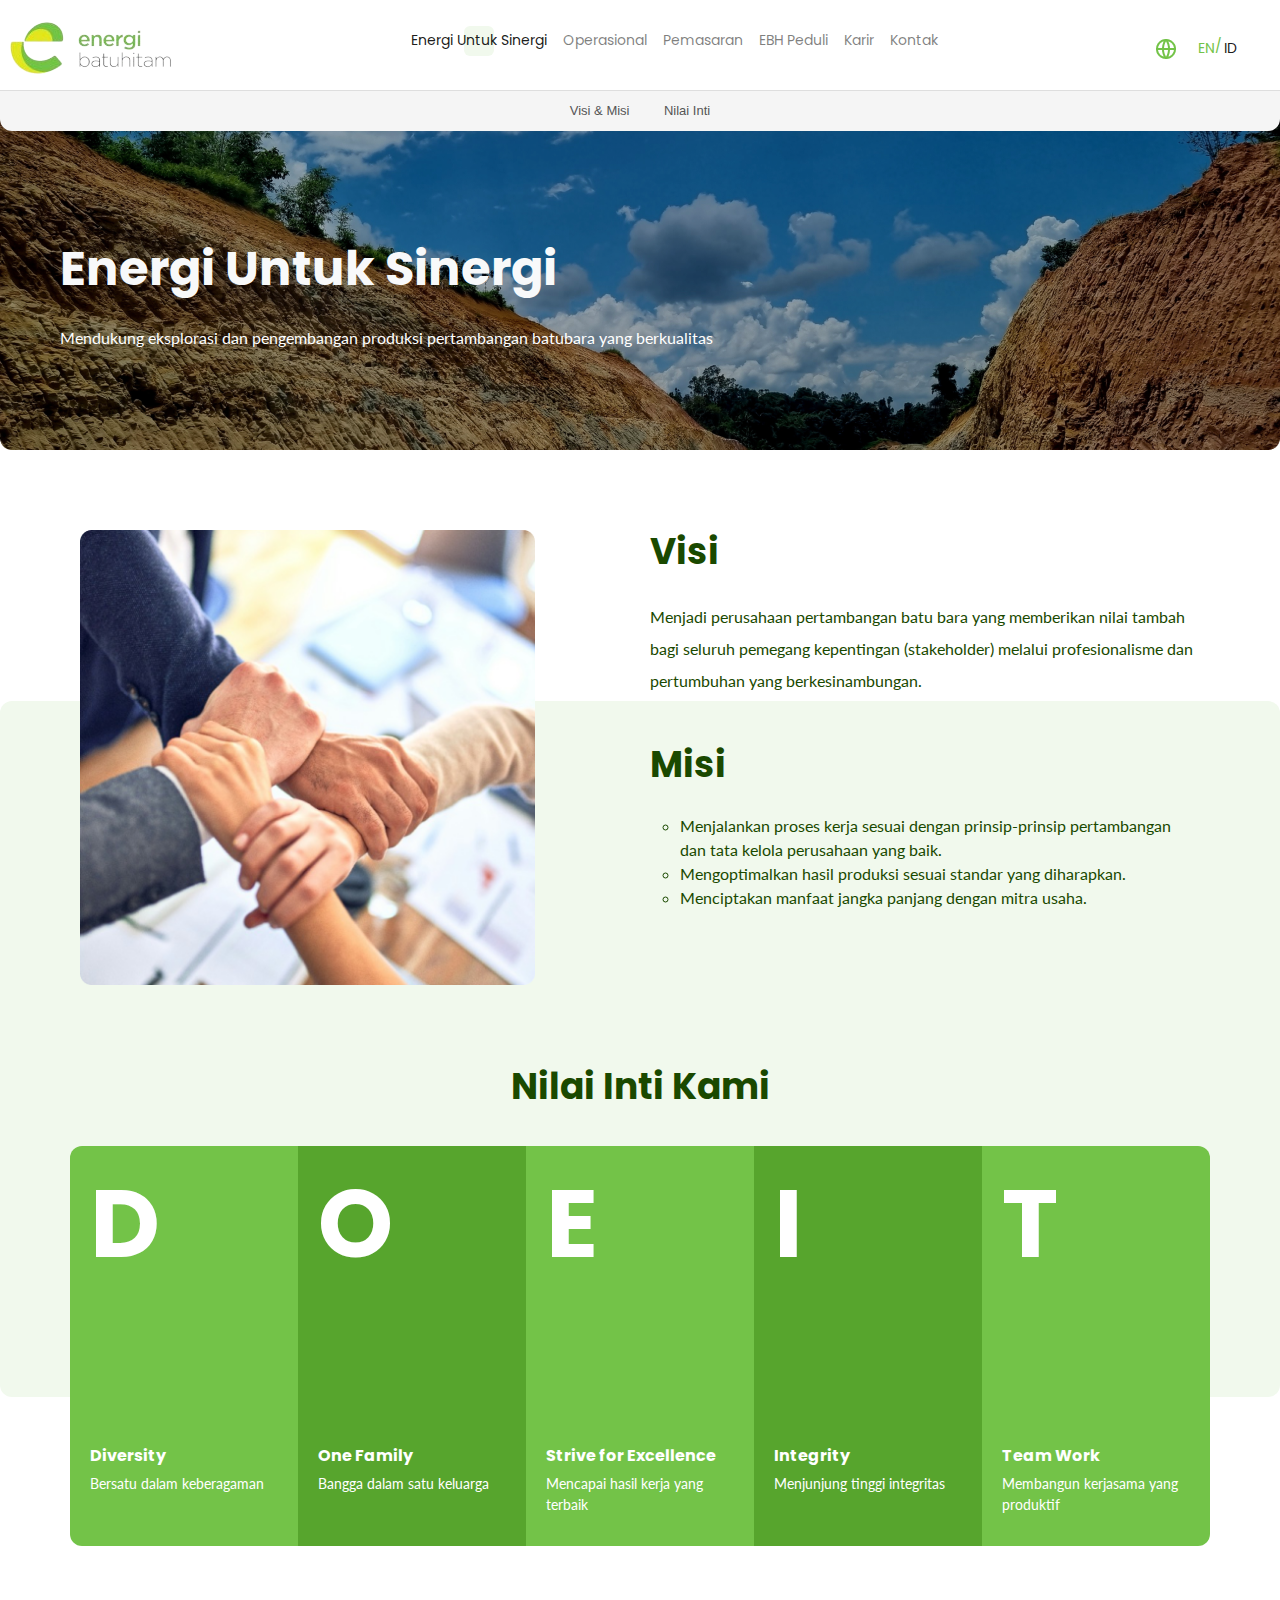
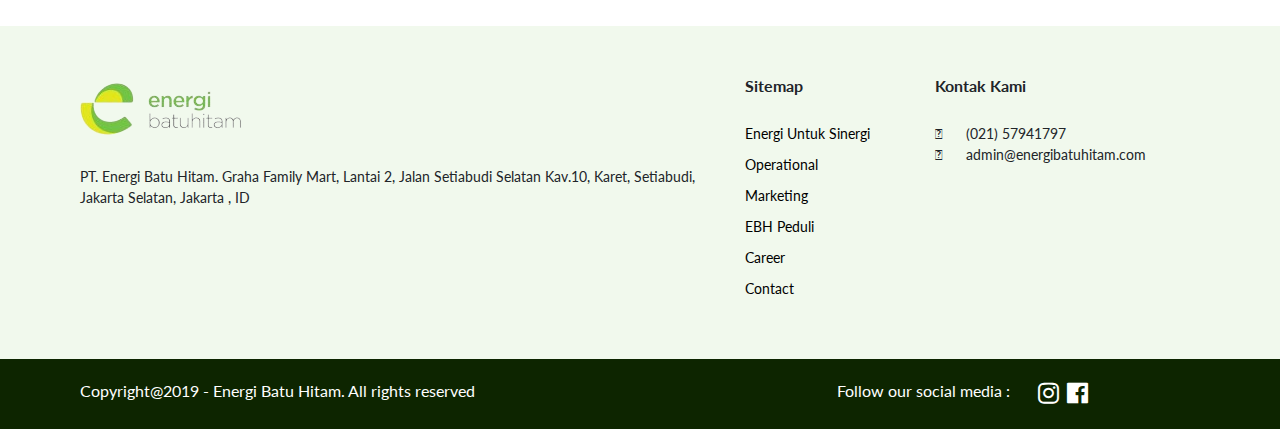
==== commit 41574e8d: "updates" ====
--- a/about.html
+++ b/about.html
@@ -70,6 +70,18 @@
             </div>
         </nav>
         <!-- NAVBAR END -->
+        <section class="p-0 sub-nav-wrapper mb-4">
+            <div class="container wide">
+                <div class="row">
+                    <div class="col-md-12">
+                        <div class="sub-nav">
+                            <a data-scroll href="#visimisi">Visi & Misi</a>
+                            <a data-scroll href="#nilai">Nilai Inti</a>
+                        </div>
+                    </div>
+                </div>
+            </div>
+        </section>
         <!-- HERO START -->
         <div class="hero-about">
             <div class="container wide">
@@ -89,7 +101,7 @@
         <!-- HERO END -->
 
         <!-- VISI MISI KAMI START -->
-        <section class="visimisi">
+        <section class="visimisi" id="visimisi">
             <div class="container">
                 <div class="row">
                     <div class="col-md-5">
@@ -128,7 +140,7 @@
         <!-- VISI MISI END -->
 
         <!-- VALUE CORE START -->
-        <section class="corevalue">
+        <section class="corevalue" id="nilai">
             <div class="container">
                 <div class="row">
                     <div class="col-md-12">
@@ -145,6 +157,7 @@
                                 <h4>Diversity</h4>
                                 <p>Bersatu dalam keberagaman</p>
                             </div>
+                            <img src="asset/images/bank/asset5.png" alt="" class="img-overlay">
                         </div>
                     </div>
                     <div class="col-one-fifth">
@@ -154,6 +167,7 @@
                                 <h4>One Family</h4>
                                 <p>Bangga dalam satu keluarga</p>
                             </div>
+                            <img src="asset/images/bank/asset5.png" alt="" class="img-overlay">
                         </div>
                     </div>
                     <div class="col-one-fifth">
@@ -163,6 +177,7 @@
                                 <h4>Strive for Excellence</h4>
                                 <p>Mencapai hasil kerja yang terbaik</p>
                             </div>
+                            <img src="asset/images/bank/asset5.png" alt="" class="img-overlay">
                         </div>
                     </div>
                     <div class="col-one-fifth">
@@ -172,6 +187,7 @@
                                 <h4>Integrity</h4>
                                 <p>Menjunjung tinggi integritas</p>
                             </div>
+                            <img src="asset/images/bank/asset5.png" alt="" class="img-overlay">
                         </div>
                     </div>
                     <div class="col-one-fifth">
@@ -181,6 +197,7 @@
                                 <h4>Team Work</h4>
                                 <p>Membangun kerjasama yang produktif</p>
                             </div>
+                            <img src="asset/images/bank/asset5.png" alt="" class="img-overlay">
                         </div>
                     </div>
                 </div>
@@ -252,6 +269,20 @@
 
     <script src="asset/js/jquery-1.11.0.min.js"></script>
     <script src="asset/js/owl.carousel.min.js"></script>
+
+    <script>
+        $(document).ready(function(){
+            //SMOOTH SCROLL
+            function scrollToSection(event) {
+                event.preventDefault();
+                var $section = $($(this).attr('href')); 
+                $('html, body').animate({
+                scrollTop: $section.offset().top - 60
+                }, 500);
+            }
+            $('[data-scroll]').on('click', scrollToSection);
+        });
+    </script>
 </body>
 
 </html>--- a/asset/css/main.css
+++ b/asset/css/main.css
@@ -34,6 +34,7 @@
 
 .mainsetup{
     overflow-x: hidden;
+    padding-top: 90px;
 }
 
 .master,
@@ -359,6 +360,26 @@
     transition: 0.7s;
     font-weight: 700;
 }
+.job-vacancy{
+    margin-bottom: 80px;
+}
+.job-vacancy::before{
+    content: "";
+    width: 100%;
+    max-width: 1280px;
+    height: 100%;
+    background: var(--lightgreen);
+    position: absolute;
+    top: 0;
+    left: 50%;
+    transform: translateX(-50%);
+    -moz-transform: translateX(-50%);
+    -webkit-transform: translateX(-50%);
+    z-index: -1;
+    border-radius: 0 0 12px 12px;
+    -moz-border-radius: 0 0 12px 12px;
+    -webkit-border-radius: 0 0 12px 12px;
+}
 .job-vacancy p{
     color: var(--darkgreen);
 }
@@ -764,6 +785,7 @@
     left: 0;
     top: 70%;
     padding: 20px;
+    z-index: 2;
 }
 .section-text-card h4{
     color: #fff;
@@ -772,6 +794,21 @@
 .section-text-card p{
     color: #fff;
     font-size: 14px;
+}
+
+.section-text-card .img-overlay{
+    position: absolute;
+    top: 0;
+    left: 0;
+    opacity: 0;
+    width: 100%;
+    height: 100%;
+    object-fit: cover;
+    z-index: 0;
+    transition: all ease-out 0.3s;
+}
+.section-text-card:hover .img-overlay{
+    opacity: 0.2;
 }
 
 .principle{
@@ -955,11 +992,6 @@
     border-radius: 0;
     font-size: 14px;
 }
-.contact .form-contact button{
-    margin-top: 20px;
-    background-color: var(--ebhgreen);
-    color: #fff;
-}
 .contact .company-info{
     width: 100%;
     float: left;
@@ -1009,8 +1041,13 @@
     -webkit-transform: translateX(-50%);
 }
 
-nav{
+nav.navbar{
     padding: 10px 0;
+    position: fixed;
+    top: 0;
+    left: 0;
+    z-index: 9999;
+    background: #fff;
 }
 .ebh-menu{
     width: 100%;
@@ -1161,11 +1198,30 @@
     font-family: "Poppins", sans-serif;
     font-weight: 700;
     font-size: 96px;
+    position: relative;
+    z-index: 2;
 }
 .corevalue .row .section-text-card h4{
     font-family: "Poppins", sans-serif;
     font-weight: 700;
     font-size: 16px;
+}
+.testimoni::before{
+    content: "";
+    width: 100%;
+    max-width: 1280px;
+    height: 50%;
+    background: var(--lightgreen);
+    position: absolute;
+    bottom: 0;
+    left: 50%;
+    transform: translateX(-50%);
+    -moz-transform: translateX(-50%);
+    -webkit-transform: translateX(-50%);
+    z-index: -1;
+    border-radius: 12px 12px 0 0;
+    -moz-border-radius: 12px 12px 0 0;
+    -webkit-border-radius: 12px 12px 0 0;
 }
 .testimoni .row .testi-card{
     width: 100%;
@@ -1456,7 +1512,11 @@
 .pt-20{
     padding-top: 20px;
 }
-
+.sub-nav-wrapper{
+    position: fixed;
+    top: 90px;
+    z-index: 9999;
+}
 .sub-nav-wrapper .container{
     background: #f5f5f5;
     border-top: 1px solid #dedede;
@@ -1631,7 +1691,19 @@
 .testimony-slider.owl-carousel .owl-next{
     right: 30px;
 }
-
+.vacancy-card{
+    box-shadow: 0 4px 16px rgba(0,0,0,0.1);
+    border-radius: 12px;
+    -moz-border-radius: 12px;
+    -webkit-border-radius: 12px;
+}
+
+.r-12{
+    border-radius: 12px;
+    -moz-border-radius: 12px;
+    -webkit-border-radius: 12px;
+    overflow: hidden;
+}
 
 @media only screen and (max-width: 600px) {
     .hero .container{
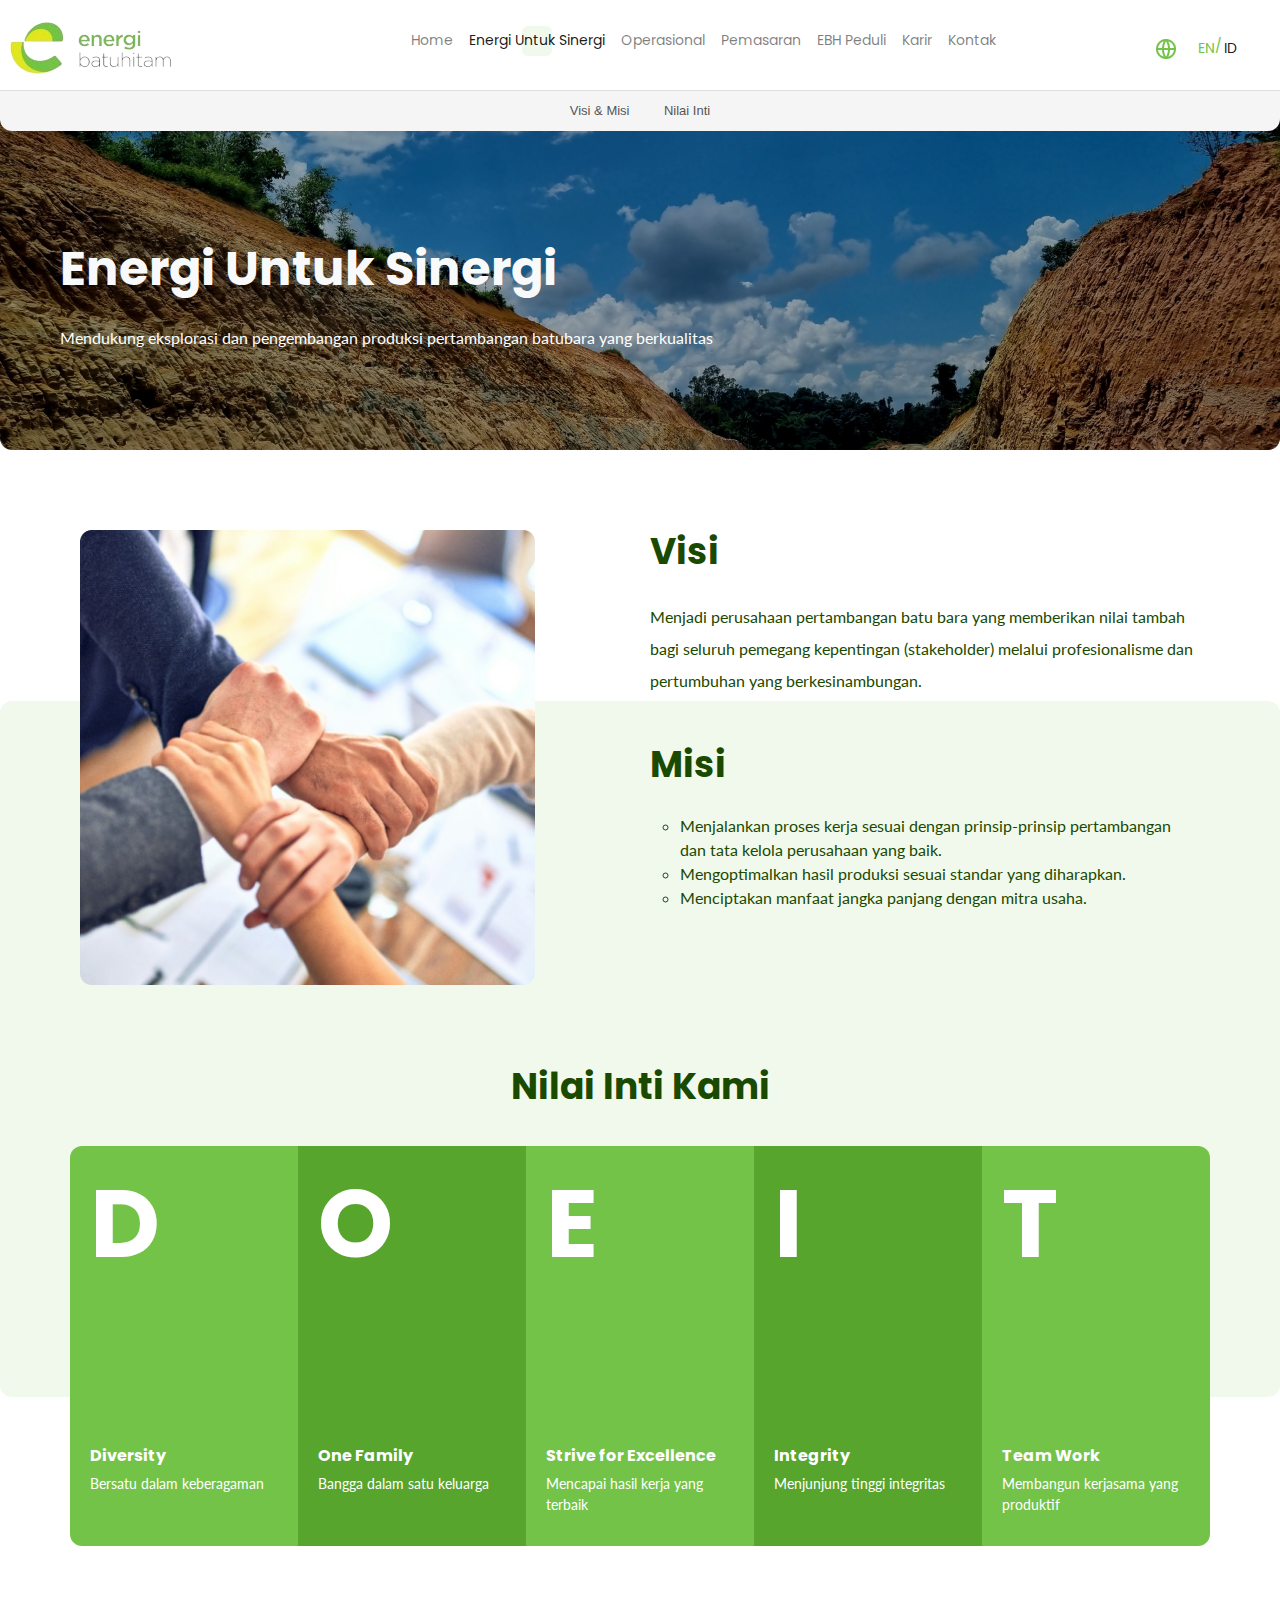
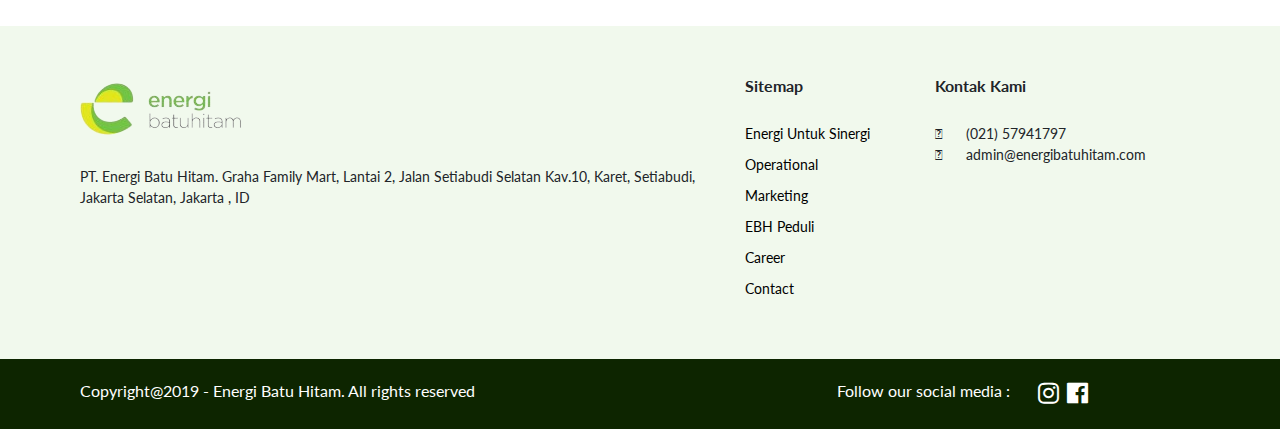
==== commit 8c97ce1c: "updates" ====
--- a/about.html
+++ b/about.html
@@ -25,7 +25,7 @@
             <div class="container wide">
                 <div class="row w-100">
                     <div class="col-md-2 col-10 order-md-first">
-                        <a class="navbar-brand logo" href="#">
+                        <a class="navbar-brand logo" href="index.html">
                             <img src="asset/images/bank/logo.png" alt="Logo">
                         </a>
                     </div>
@@ -39,22 +39,25 @@
                         <div class="collapse navbar-collapse" id="navbarNav">
                             <ul class="navbar-nav mr-auto ebh-menu">
                                 <li class="nav-item menu-item">
-                                    <a class="nav-link active" aria-current="page" href="#">Energi Untuk Sinergi</a>
-                                </li>
-                                <li class="nav-item menu-item">
-                                    <a class="nav-link" href="#">Operasional</a>
-                                </li>
-                                <li class="nav-item menu-item">
-                                    <a class="nav-link" href="#">Pemasaran</a>
-                                </li>
-                                <li class="nav-item menu-item">
-                                    <a class="nav-link" href="#">EBH Peduli</a>
-                                </li>
-                                <li class="nav-item menu-item">
-                                    <a class="nav-link" href="#">Karir</a>
-                                </li>
-                                <li class="nav-item menu-item">
-                                    <a class="nav-link" href="#">Kontak</a>
+                                    <a class="nav-link" href="index.html">Home</a>
+                                </li>
+                                <li class="nav-item menu-item">
+                                    <a class="nav-link active" href="about.html">Energi Untuk Sinergi</a>
+                                </li>
+                                <li class="nav-item menu-item">
+                                    <a class="nav-link" href="operational.html">Operasional</a>
+                                </li>
+                                <li class="nav-item menu-item">
+                                    <a class="nav-link" href="penjualan.html">Pemasaran</a>
+                                </li>
+                                <li class="nav-item menu-item">
+                                    <a class="nav-link" href="ebhcare.html">EBH Peduli</a>
+                                </li>
+                                <li class="nav-item menu-item">
+                                    <a class="nav-link" href="career.html">Karir</a>
+                                </li>
+                                <li class="nav-item menu-item">
+                                    <a class="nav-link" href="contact.html">Kontak</a>
                                 </li>
                             </ul>
                         </div>
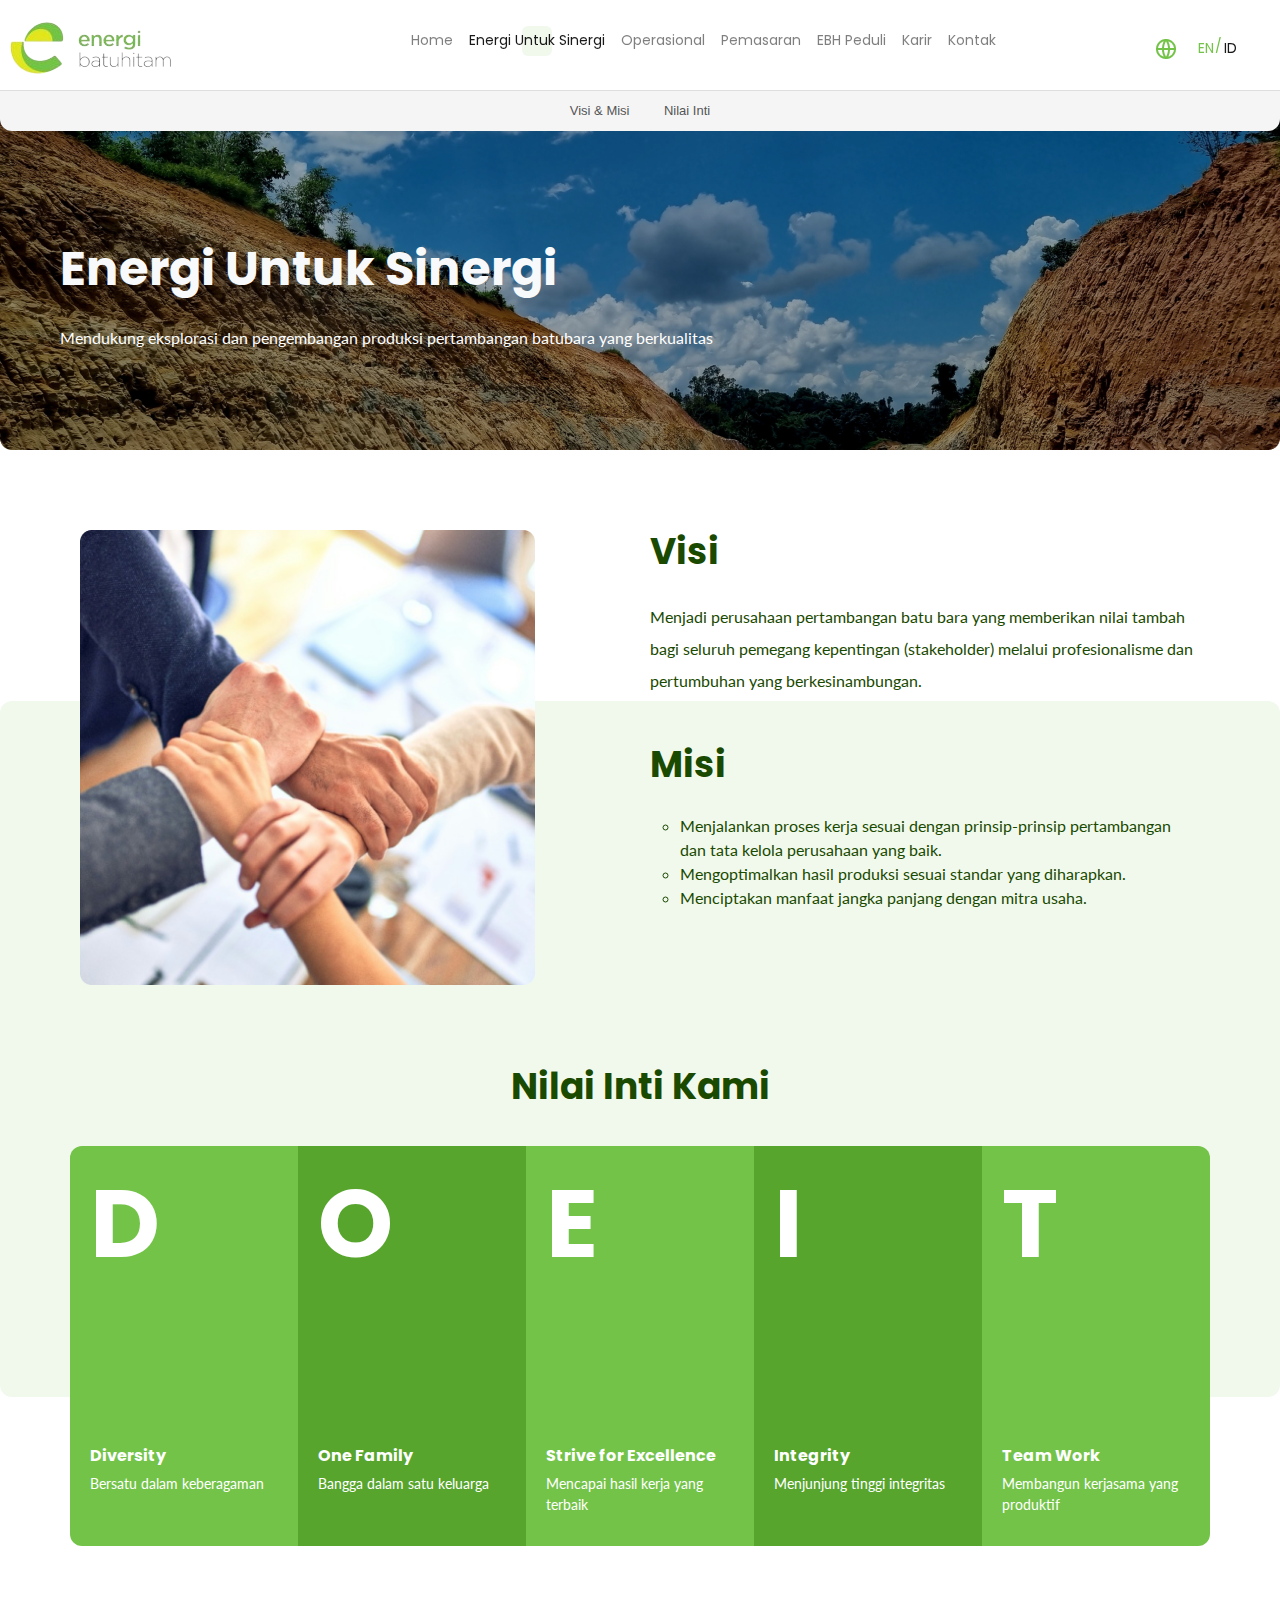
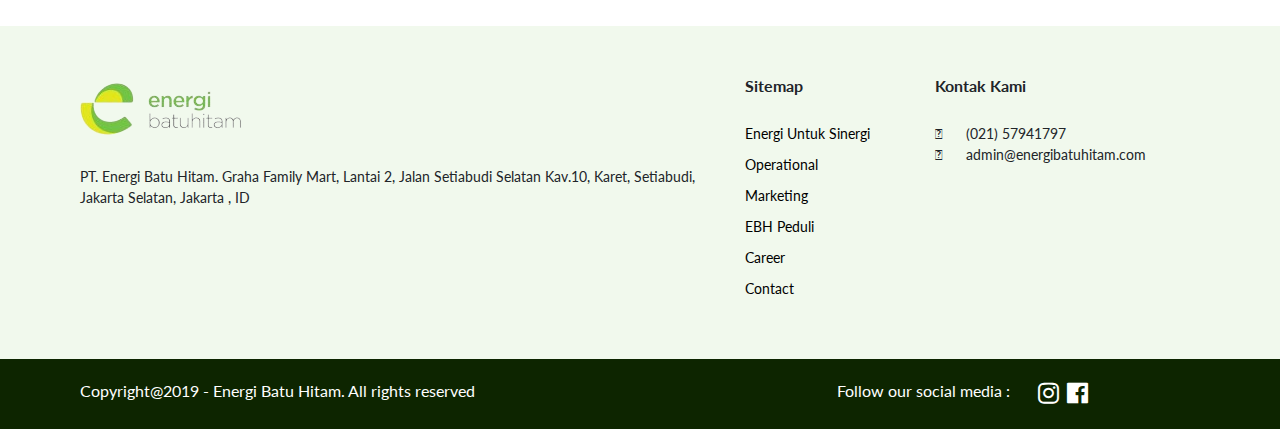
==== commit faebf244: "updates" ====
--- a/about.html
+++ b/about.html
@@ -24,16 +24,16 @@
         <nav class="navbar navbar-expand-lg navbar-light">
             <div class="container wide">
                 <div class="row w-100">
-                    <div class="col-md-2 col-10 order-md-first">
-                        <a class="navbar-brand logo" href="index.html">
-                            <img src="asset/images/bank/logo.png" alt="Logo">
-                        </a>
-                    </div>
                     <div class="col-md-2 col-2 order-md-last">
                         <button class="navbar-toggler" type="button" data-toggle="collapse" data-target="#navbarNav"
                             aria-controls="navbarNav" aria-expanded="false" aria-label="Toggle navigation">
                             <span class="navbar-toggler-icon"></span>
                         </button>
+                    </div>
+                    <div class="col-md-2 col-10 order-md-first">
+                        <a class="navbar-brand logo" href="index.html">
+                            <img src="asset/images/bank/logo.png" alt="Logo">
+                        </a>
                     </div>
                     <div class="col-md-8 ml-auto">
                         <div class="collapse navbar-collapse" id="navbarNav">
@@ -272,6 +272,7 @@
 
     <script src="asset/js/jquery-1.11.0.min.js"></script>
     <script src="asset/js/owl.carousel.min.js"></script>
+    <script src="asset/js/main.js"></script>
 
     <script>
         $(document).ready(function(){
--- a/asset/css/main.css
+++ b/asset/css/main.css
@@ -177,8 +177,17 @@
 .hero .container    {
     padding-top: 225px;
     height: 598px;
-    background-image: url(../images/bank/banner1.png);
     background-repeat: no-repeat;
+    position: relative;
+}
+.hero img{
+    width: 100%;
+    height: 100%;
+    object-fit: cover;
+    position: absolute;
+    top: 0;
+    left: 0;
+    border-radius: 12px 12px 0 0;
 }
 .hero .row{
     padding-left: 50px;
@@ -213,6 +222,9 @@
     color: #fff;
     text-decoration: none;
     margin-left: 20px;
+}
+.hero a:first-child{
+    margin-left: 0;
 }
 .hero a:hover{
     color: #73C348;
@@ -1048,6 +1060,7 @@
     left: 0;
     z-index: 9999;
     background: #fff;
+    box-shadow: 0 4px 16px rgba(0,0,0,0.15);
 }
 .ebh-menu{
     width: 100%;
@@ -1596,9 +1609,13 @@
     transition: all ease-out 0.3s;
     -moz-transition: all ease-out 0.3s;
     -webkit-transition: all ease-out 0.3s;
+    overflow-x: hidden;
 }
 .ebh-acc-ct .article{
     margin-bottom: 0;
+}
+.ebh-acc-ct .article img{
+    width: 100%;
 }
 .ebh-acc-ct.show{
     padding: 20px 30px;
@@ -1705,7 +1722,21 @@
     overflow: hidden;
 }
 
-@media only screen and (max-width: 600px) {
+table.elemtn-detail{
+    width: 100%;
+    float: left;
+}
+table.element-detail td{
+    font-size: 16px;
+    padding: 5px 0;
+    border-bottom: 1px solid rgba(255,255,255,0.3);
+    color: #fff;
+}
+.contact button{
+    margin-top: 20px;
+}
+
+@media only screen and (max-width: 768px) {
     .hero .container{
         padding-top: 60px;
     }
@@ -1757,7 +1788,7 @@
         padding-top: 30px;
     }
     .navbar .col-2 button{
-        margin-top: 20px;
+        margin-top: 10px;
     }
     .navbar-light .navbar-text{
         margin-left: 15px;
@@ -1791,8 +1822,10 @@
         display: block;
     }
     .corevalue .card-value .section-text-card{
-        margin-left: 20px;
-        width: 350px;
+        width: 100%;
+    }
+    .corevalue{
+        padding: 15px;
     }
     .footer-copyright .row .col-md-3 p{
         text-align: left;
@@ -1803,8 +1836,6 @@
     }
     .principle .row .article p{
         text-align: justify;
-        padding-left: 20px;
-        padding-right: 20px;
     }
     .operational .row .section-title{
         text-align: center;
@@ -1827,8 +1858,6 @@
     }
     .k3-desc .article p{
         text-align: justify;
-        padding-left: 20px;
-        padding-right: 20px;
     }
     .care-detail .article p{
         text-align: justify;
@@ -1837,8 +1866,8 @@
     .galeri-careDetail .row h3{
         text-align: center;
     }
-    .galeri-careDetail .row .col-md-4{
-        padding-left: 40px;
+    .galeri-careDetail{
+        padding: 0 15px;
     }
     .peduli{
         padding-top: 0;
@@ -1846,8 +1875,6 @@
     }
     .peduli .row .article p{
         text-align: justify;
-        padding-left: 20px;
-        padding-right: 20px;
     }
     .contact{
         padding-top: 10px;
@@ -1864,4 +1891,242 @@
         margin-bottom: 50px;
     }
 
+    .navbar-toggler{
+        position: relative;
+        z-index: 9;
+    }
+    .navbar-brand{
+        margin-left: 20px;
+        height: 50px;
+    }
+    .navbar-brand img{
+        width: 100%;
+        height: 100%;
+        object-fit: contain;
+    }
+    nav.navbar{
+        padding: 10px 15px;
+    }
+    .lang-bt{
+        position: absolute;
+        top: -70px;
+        right: -10px;
+        background: none;
+        width: 60px;
+        padding-left: 0;
+        margin-left: 0;
+        margin-top: 10px;
+    }
+    .mainsetup{
+        padding-top: 72px;
+    }
+    .hero h1{
+        font-size: 32px;
+    }
+    .hero .sub-hero-text{
+        padding-top: 0;
+    }
+    .btn{
+        padding: 10px 30px 10px 20px;
+        height: 40px;
+        font-size: 13px;
+    }
+    .hero .container{
+        height: auto;
+        padding-bottom: 60px;
+    }
+    .hero a{
+        margin-left: 10px;
+    }
+    .hero-caption .card-1{
+        border-right: none;
+        border-bottom: 1px solid rgba(255,255,255,0.3);
+    }
+    .hero-caption .col-md-6{
+        width: 100%;
+        display: block !important;
+        margin: 0;
+        padding-left: 20px !important;
+        padding-right: 20px !important;
+    }
+    .hero-caption .desc-sec .col-md-6 img{
+        margin-bottom: 20px;
+    }
+    .product-home .row .product{
+        padding: 40px;
+    }
+    .product-home .product h2{
+        font-size: 36px;
+    }
+    .product-home .product h3{
+        font-size: 14px;
+    }
+    .product-home .element-detail p{
+        font-size: 14px;
+    }
+    table.element-detail td{
+        font-size: 14px;
+    }
+    .product-home .row .product{
+        height: 550px;
+    }
+    .ebh-care{
+        margin-top: 40px;
+    }
+    .foot-title{
+        margin-bottom: 0;
+        margin-top: 20px;
+    }
+    .sub-nav-wrapper{
+        top: 72px;
+    }
+    .hero-about .container{
+        padding-top: 0;
+        margin-top: 45px;
+    }
+    .hero-about h1{
+        font-size: 36px;
+        margin-top: 80px;
+    }
+    .visimisi .ratio{
+        margin-bottom: 40px;
+    }
+    .visimisi::before{
+        display: none;
+    }
+    .col-one-fifth{
+        width: 100%;
+        max-width: 100%;
+    }
+    .corevalue .row .section-text-card h1{
+        width: 60px;
+        float: left;
+        font-size: 72px;
+        line-height: 70%;
+        text-align: center;
+    }
+    .section-text-card .bottom-text{
+        width: calc(100% - 60px);
+        float: left;
+        position: relative;
+        bottom: auto;
+        left: auto;
+        top: auto;
+        padding: 0 0 0 20px;
+    }
+    .section-text-card .bottom-text p{
+        margin-bottom: 0;
+    }
+    .section-text-card{
+        height: auto;
+    }
+    .corevalue .row .col-one-fifth:first-child .section-text-card{
+        border-radius: 12px 12px 0 0;
+        -moz-border-radius: 12px 12px 0 0;
+        -webkit-border-radius: 12px 12px 0 0;
+    }
+    .corevalue .row .col-one-fifth:last-child .section-text-card{
+        border-radius: 0 0 12px 12px;
+        -moz-border-radius: 0 0 12px 12px;
+        -webkit-border-radius: 0 0 12px 12px;
+    }
+    .hero-career .container{
+        margin-top: 0;
+    }
+    .job-vacancy .row:nth-child(2){
+        padding: 0 15px;
+    }
+    .testimoni::before{
+        height: 30%;
+    }
+    .care-detail .article{
+        margin-top: 20px;
+    }
+    .ebhpeduli,
+    .k3-detail{
+        margin-bottom: 40px;
+    }
+    .ebh-acc-head{
+        font-size: 16px;
+        padding-right: 50px;
+    }
+    .section-title h3{
+        font-size: 32px;
+    }
+    .ebh-card-group .col-md-4:first-child .ebh-care-card{
+        border-radius: 12px 12px 0 0;
+        -moz-border-radius: 12px 12px 0 0;
+        -webkit-border-radius: 12px 12px 0 0;
+    }
+    .ebh-card-group .col-md-4:last-child .ebh-care-card{
+        border-radius: 0 0 12px 12px;
+        -moz-border-radius: 0 0 12px 12px;
+        -webkit-border-radius: 0 0 12px 12px;
+    }
+    .pointing-text li::before,
+    .pointing-text li::after{
+        display: none;
+    }
+    .pointing-text.left{
+        padding-right: 0;
+        text-align: left;
+    }
+    .pointing-text.right{
+        padding-left: 0;
+    }
+    .card-produk .text{
+        width: 100%;
+        padding-top: 0;
+    }
+    .card-produk{
+        height: auto;
+    }
+    .card-produk .pic{
+        width: 100%;
+    }
+    .card-produk .pic,
+    .card-produk .pic figure{
+        height: 180px;
+    }
+    .card-produk .text h3{
+        text-align: center;
+    }
+    .card-hero-penjualan figure{
+        height: 200px;
+    }
+    .card-hero-penjualan{
+        padding: 20px;
+        height: auto;
+    }
+
+    .collapse.navbar-collapse{
+        display: block;
+    }
+    .ebh-menu{
+        display: block;
+        width: 80%;
+        height: calc(100vh - 72px);
+        position: fixed;
+        top: 72px;
+        left: -80%;
+        z-index: 9999;
+        background: #f4f4f4;
+        border-top: 1px solid #dedede;
+        padding: 20px 0;
+        transition: all ease-out 0.3s;
+        -moz-transition: all ease-out 0.3s;
+        -webkit-transition: all ease-out 0.3s;
+    }
+    .ebh-menu.show{
+        left: 0;
+    }
+    .ebh-menu li{
+        width: 100%;
+        float: left;
+        text-align: left;
+    }
+    .ebh-menu li a.nav-link{
+        padding: 10px 20px;
+    }
+    
 }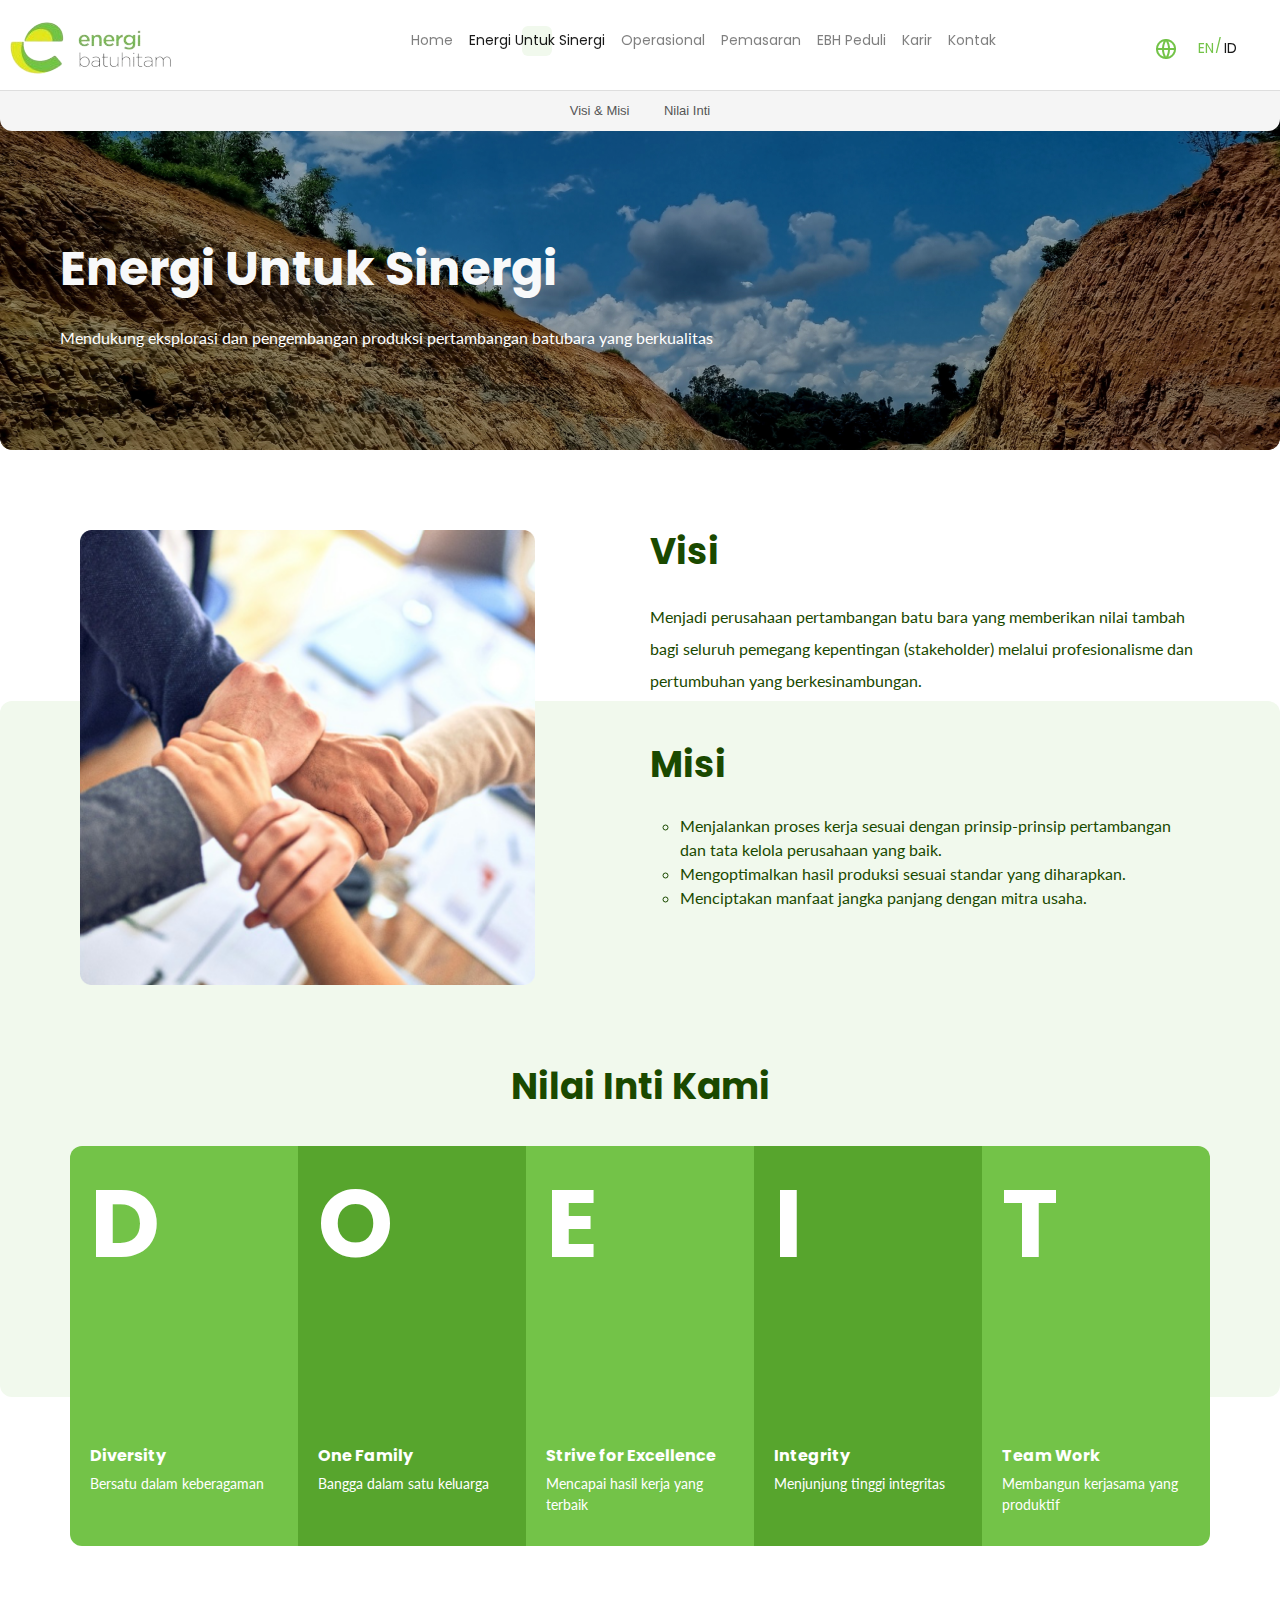
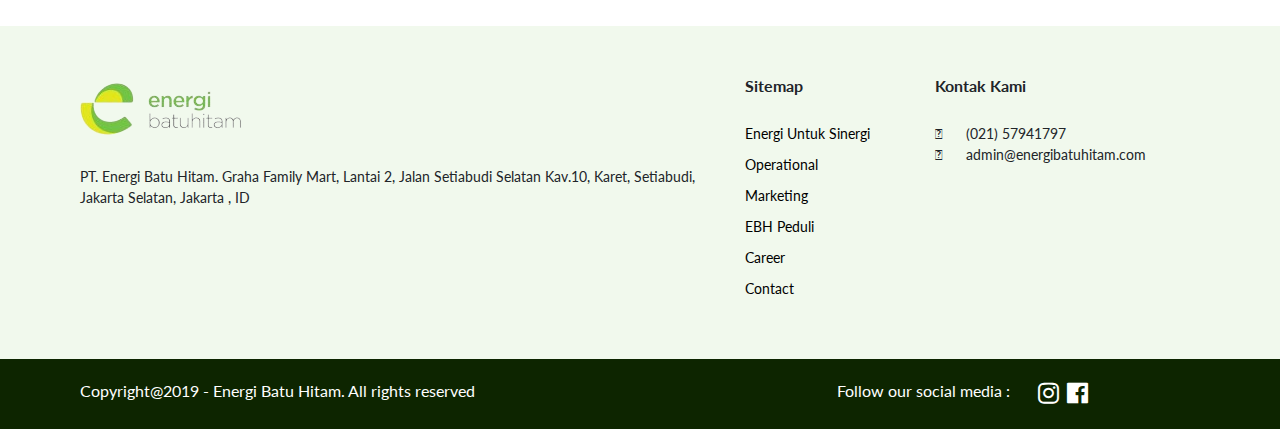
==== commit 3141ce3b: "updates" ====
--- a/about.html
+++ b/about.html
@@ -88,6 +88,7 @@
         <!-- HERO START -->
         <div class="hero-about">
             <div class="container wide">
+                <img src="asset/images/bank/banner5.png" alt="" class="cover-img">
                 <div class="row">
                     <div class="col-12">
                         <h1 class="text-light">
--- a/asset/css/main.css
+++ b/asset/css/main.css
@@ -24,17 +24,17 @@
 }
 */
 
-:root{
-    --ebhgreen: #73C348;
-    --lightgreen: #F1F9ED;
-    --darkgreen: #57A52D;
-    --darkestgreen: #1A4900;
-    --yellow: #E3E520;
-}
-
-.mainsetup{
-    overflow-x: hidden;
-    padding-top: 90px;
+:root {
+  --ebhgreen: #73c348;
+  --lightgreen: #f1f9ed;
+  --darkgreen: #57a52d;
+  --darkestgreen: #1a4900;
+  --yellow: #e3e520;
+}
+
+.mainsetup {
+  overflow-x: hidden;
+  padding-top: 90px;
 }
 
 .master,
@@ -42,2091 +42,2216 @@
 section,
 footer,
 figure,
-h1,h2,h3,h4,h5,h6{
-    width: 100%;
-    float: left;
-    position: relative;
-}
-h1,h2,h3,h4,h5,h6{
-    font-family: "Poppins", sans-serif;
-    font-weight: 700;
-    font-style: normal;
-}
-
-h3{
-    font-size: 18px;
-    font-weight: 700;
-}
-h2{
-    font-size: 36px;
-    font-weight: 700;
-}
-p,li{
-    width: 100%;
-    float: left;
-    font-size: 16px;
-    font-weight: 400;
-    font-family: "Lato", sans-serif;
-    font-weight: 400;
-    font-style: normal;
-}
-a:hover{
-    text-decoration: none;
-}
-ul{
-    list-style: none;
-    padding-left: 0;
-}
-li{
-    font-family: "Lato", sans-serif;
-    font-weight: 400;
-    font-style: normal;
-}
-
-section{
-    padding: 80px 0;
-}
-
-figure{
-    margin-bottom: 0;
-}
-figure img{
-    width: 100%;
-}
-
-@media only screen and (min-width: 1200px){
-    .container.wide{
-        max-width: 1280px;
-    }
-}
-
-.ratio{
-    width: 100%;
-    height: 0;
-    position: relative;
-}
-.ratio-16{
-    padding-top: 56.25%;
-}
-.ratio-1{
-    padding-top: 100%;
-}
-.ratio-75{
-    padding-top: 75%;
-}
-.ratio-135{
-    padding-top: 135%;
+h1,
+h2,
+h3,
+h4,
+h5,
+h6 {
+  width: 100%;
+  float: left;
+  position: relative;
+}
+h1,
+h2,
+h3,
+h4,
+h5,
+h6 {
+  font-family: "Poppins", sans-serif;
+  font-weight: 700;
+  font-style: normal;
+}
+
+h3 {
+  font-size: 18px;
+  font-weight: 700;
+}
+h2 {
+  font-size: 36px;
+  font-weight: 700;
+}
+p,
+li {
+  width: 100%;
+  float: left;
+  font-size: 16px;
+  font-weight: 400;
+  font-family: "Lato", sans-serif;
+  font-weight: 400;
+  font-style: normal;
+}
+a:hover {
+  text-decoration: none;
+}
+ul {
+  list-style: none;
+  padding-left: 0;
+}
+li {
+  font-family: "Lato", sans-serif;
+  font-weight: 400;
+  font-style: normal;
+}
+
+section {
+  padding: 80px 0;
+}
+
+figure {
+  margin-bottom: 0;
+}
+figure img {
+  width: 100%;
+}
+
+@media only screen and (min-width: 1200px) {
+  .container.wide {
+    max-width: 1280px;
+  }
+}
+
+.ratio {
+  width: 100%;
+  height: 0;
+  position: relative;
+}
+.ratio-16 {
+  padding-top: 56.25%;
+}
+.ratio-1 {
+  padding-top: 100%;
+}
+.ratio-75 {
+  padding-top: 75%;
+}
+.ratio-135 {
+  padding-top: 135%;
 }
 .ratio img,
-.ratio iframe{
-    position: absolute;
-    top: 0;
-    left: 0;
-    width: 100%;
-    height: 100%;
-    object-fit: cover;
-}
-
-.btn{
-    min-width: 120px;
-    padding: 15px 40px 15px 30px;
-    font-size: 14px;
-    height: 50px;
-}
-.btn-primary{
-    background: url(../images/bank/button-bg.png) no-repeat right center;
-    color: #fff;
-    border: none;
-}
-.btn-primary:hover{
-    background-color: rgba(0,0,0,0);
-}
-.btn-secondary{
-    background: none;
-    border: 2px solid #026B33;
-    color: #026B33;
-}
-.navbar{
-    width: 100%;
-    float: left;
+.ratio iframe {
+  position: absolute;
+  top: 0;
+  left: 0;
+  width: 100%;
+  height: 100%;
+  object-fit: cover;
+}
+
+.btn {
+  min-width: 120px;
+  padding: 15px 40px 15px 30px;
+  font-size: 14px;
+  height: 50px;
+}
+.btn-primary {
+  background: url(../images/bank/button-bg.png) no-repeat right center;
+  color: #fff;
+  border: none;
+}
+.btn-primary:hover {
+  background-color: rgba(0, 0, 0, 0);
+}
+.btn-primary.yellow {
+  background: url(../images/bank/yellow-button-bg.png) no-repeat right center;
+  border: none;
+  color: var(--darkestgreen);
+}
+.btn-secondary {
+  background: none;
+  border: 2px solid var(--darkestgreen);
+  color: var(--darkestgreen);
+}
+.navbar {
+  width: 100%;
+  float: left;
 }
 .navbar-nav ul {
-    text-align: center;
+  text-align: center;
 }
 .navbar-nav li {
-    display: block;
-    float: left;
-}
-.navbar .container-fluid{
-    padding: 0;
-    margin-bottom: 7px;
-}
-.navbar-collapse{
-    padding-left: 80px;
-}
-.navbar-nav li a{
-    font-weight: 400;
-    color: #000000;
-}
-section.hero{
-    padding: 0;
-}
-section.hero-caption{
-    padding: 0;
-}
-.hero .container    {
-    padding-top: 225px;
-    height: 598px;
-    background-repeat: no-repeat;
-    position: relative;
-}
-.hero img{
-    width: 100%;
-    height: 100%;
-    object-fit: cover;
-    position: absolute;
-    top: 0;
-    left: 0;
-    border-radius: 12px 12px 0 0;
-}
-.hero .row{
-    padding-left: 50px;
-}
-.hero h1{
-   font-weight: 700;
-   font-size: 48px; 
-}
-.hero h1 span{
-   color: #73C348;
-}
-.hero .sub-hero-text{ 
-    padding-top: 20px;
-    color: #fff;
-}
-.hero .btn-hero{
-    padding-top: 40px;
-}
-.hero button{
-    background-color: #73C348;
-    color: #fff;
-    padding-left: 25px;
-    padding-right: 30px;
-    
-}
-.hero button:hover{
-    background-color: #2c6e09;
-    color: #fff;
-    transition: 0.7s;
-}
-.hero a{
-    color: #fff;
-    text-decoration: none;
-    margin-left: 20px;
-}
-.hero a:first-child{
-    margin-left: 0;
-}
-.hero a:hover{
-    color: #73C348;
-    text-decoration: none;
-    transition: 0.7s;
+  display: block;
+  float: left;
+}
+.navbar .container-fluid {
+  padding: 0;
+  margin-bottom: 7px;
+}
+.navbar-collapse {
+  padding-left: 80px;
+}
+.navbar-nav li a {
+  font-weight: 400;
+  color: #000000;
+}
+section.hero {
+  padding: 0;
+}
+section.hero-caption {
+  padding: 0;
+}
+.hero .container {
+  padding-top: 225px;
+  height: 598px;
+  background-repeat: no-repeat;
+  position: relative;
+}
+.hero img {
+  width: 100%;
+  height: 100%;
+  object-fit: cover;
+  position: absolute;
+  top: 0;
+  left: 0;
+  border-radius: 12px 12px 0 0;
+}
+.hero .row {
+  padding-left: 50px;
+}
+.hero h1 {
+  font-weight: 700;
+  font-size: 48px;
+}
+.hero h1 span {
+  color: #73c348;
+}
+.hero .sub-hero-text {
+  padding-top: 20px;
+  color: #fff;
+}
+.hero .btn-hero {
+  padding-top: 40px;
+}
+.hero button {
+  background-color: #73c348;
+  color: #fff;
+  padding-left: 25px;
+  padding-right: 30px;
+}
+.hero button:hover {
+  background-color: #2c6e09;
+  color: #fff;
+  transition: 0.7s;
+}
+.hero a {
+  color: #fff;
+  text-decoration: none;
+  margin-left: 20px;
+}
+.hero a:first-child {
+  margin-left: 0;
+}
+.hero a:hover {
+  color: #73c348;
+  text-decoration: none;
+  transition: 0.7s;
 }
 .lato-regular {
   font-family: "Lato", sans-serif;
   font-weight: 400;
   font-style: light;
 }
-.hero p{
-    font-size: 16px;
-}
-.hero-caption .card-1{
-    border-right: 1px solid rgba(255,255,255,0.25);
+.hero p {
+  font-size: 16px;
+}
+.hero-caption .card-1 {
+  border-right: 1px solid rgba(255, 255, 255, 0.25);
+  margin-top: 20px;
+  margin-bottom: 20px;
+}
+.hero-caption .card-2 {
+  margin-top: 20px;
+  margin-bottom: 20px;
+}
+.hero-caption .desc-sec {
+  background-color: #212121;
+  padding-left: 0;
+  padding-top: 0;
+}
+.hero-caption .desc-sec .col-md-6 {
+  padding: 20px;
+  padding-left: 80px;
+  padding-right: 80px;
+}
+.hero-caption .desc-sec .col-md-6 h3 {
+  color: #fff;
+  font-size: 18px;
+  font-weight: 700;
+}
+.hero-caption .desc-sec .col-md-6 p {
+  color: #fff;
+}
+.hero-caption .desc-sec .col-md-6 a {
+  color: #73c348;
+}
+.hero-caption .desc-sec .col-md-6 img {
+  padding-right: 40px;
+}
+.btn-hero button {
+  background-image: url(../images/bank/btn-asset.png);
+}
+.product-home {
+  padding-top: 80px;
+  padding-bottom: 80px;
+}
+.product-home::before {
+  content: "";
+  width: 100%;
+  max-width: 1280px;
+  height: 70%;
+  position: absolute;
+  top: 0;
+  left: 50%;
+  transform: translateX(-50%);
+  -moz-transform: translateX(-50%);
+  -webkit-transform: translateX(-50%);
+  background-color: var(--lightgreen);
+  border-radius: 0 0 12px 12px;
+  -moz-border-radius: 0 0 12px 12px;
+  -webkit-border-radius: 0 0 12px 12px;
+}
+.product-home h1 {
+  font-weight: 700;
+  font-size: 48px;
+  color: #73c348;
+  text-align: center;
+  margin-bottom: 40px;
+}
+.product-home .row .product {
+  padding: 60px;
+  border-radius: 20px;
+  background-color: #73c348;
+  height: 482px;
+}
+.product-home .row button {
+  justify-content: center;
+  background-color: #e3e520;
+  color: #1a4900;
+  margin-top: 30px;
+  font-weight: 700;
+}
+.product-home h3,
+.product-home h2 {
+  color: #fff;
+  text-align: center;
+}
+.product-home .element-detail {
+  margin-top: 40px;
+  width: 100%;
+  float: left;
+  margin-bottom: 20px;
+}
+.product-home .element-detail p {
+  color: #fff;
+}
+.product-home .element-detail .col-md-12 {
+  border-bottom: 1px solid rgba(255, 255, 255, 0.3);
+}
+.product-home .element-detail .col-md-12 p {
+  padding: 0;
+  margin: 5px;
+}
+.product-home .col-md-8 img {
+  position: absolute;
+  margin-top: -10px;
+  width: 200%;
+  z-index: 0;
+}
+.ebh-care::before {
+  content: "";
+  width: 100%;
+  max-width: 1280px;
+  height: 65%;
+  position: absolute;
+  top: 0;
+  left: 50%;
+  transform: translateX(-50%);
+  -moz-transform: translateX(-50%);
+  -webkit-transform: translateX(-50%);
+  background: var(--lightgreen);
+  border-radius: 12px;
+  -moz-border-radius: 12px;
+  -webkit-border-radius: 12px;
+}
+.ebh-care p {
+  color: var(--darkgreen);
+}
+.ebh-care button {
+  background-color: #73c348;
+  color: #fff;
+  padding-left: 25px;
+  padding-right: 30px;
+  font-weight: 700;
+}
+.ebh-care button:hover {
+  background-color: #2c6e09;
+  color: #fff;
+  transition: 0.7s;
+  font-weight: 700;
+}
+.job-vacancy {
+  margin-bottom: 80px;
+}
+.job-vacancy::before {
+  content: "";
+  width: 100%;
+  max-width: 1280px;
+  height: 100%;
+  background: var(--lightgreen);
+  position: absolute;
+  top: 0;
+  left: 50%;
+  transform: translateX(-50%);
+  -moz-transform: translateX(-50%);
+  -webkit-transform: translateX(-50%);
+  z-index: -1;
+  border-radius: 0 0 12px 12px;
+  -moz-border-radius: 0 0 12px 12px;
+  -webkit-border-radius: 0 0 12px 12px;
+}
+.job-vacancy p {
+  color: var(--darkgreen);
+}
+.job-vacancy button {
+  background-color: #73c348;
+  color: #fff;
+  padding-left: 25px;
+  padding-right: 30px;
+  font-weight: 700;
+}
+.job-vacancy button:hover {
+  background-color: #2c6e09;
+  color: #fff;
+  transition: 0.7s;
+  font-weight: 700;
+}
+.op-k3 button {
+  background-color: #73c348;
+  color: #fff;
+  padding-left: 25px;
+  padding-right: 30px;
+  font-weight: 700;
+}
+.op-k3 button:hover {
+  background-color: #2c6e09;
+  color: #fff;
+  transition: 0.7s;
+  font-weight: 700;
+}
+.ebh-care .col-md-12 {
+  margin-top: 10px;
+  margin-bottom: 30px;
+}
+
+.ebh-care .col-md-2 {
+  margin-left: 40px;
+}
+.care-card {
+  margin-top: 50px;
+}
+.ebh-care .col-md-4 {
+  width: 32%;
+}
+.ebh-care .card-1,
+.card-2,
+.card-3 {
+  padding: 0;
+  height: 100%;
+}
+
+.ebh-care .card {
+  position: relative;
+  overflow: hidden;
+}
+
+.ebh-care .card .img-fluid {
+  width: 100%;
+  height: auto;
+  display: block;
+  transition: transform 0.3s ease;
+}
+
+.ebh-care .card .overlay {
+  position: absolute;
+  top: 0;
+  left: 0;
+  width: 100%;
+  height: 100%;
+  background-color: rgba(0, 128, 0, 0.5); /* Warna hijau transparan */
+  display: flex;
+  justify-content: center;
+  align-items: center;
+  opacity: 0;
+  transition: opacity 0.3s ease;
+}
+
+.ebh-care .card:hover .img-fluid {
+  transform: scale(1.1);
+}
+
+.ebh-care .card:hover .overlay {
+  opacity: 1;
+}
+
+.ebh-care .overlay-text {
+  color: white;
+  font-size: 24px;
+  font-weight: bold;
+  text-align: center;
+}
+
+.footer-section {
+  background-color: var(--lightgreen);
+  padding: 50px 0;
+  width: 100%;
+  float: left;
+}
+.footer-section .row .footer-sec1 p {
+  margin-top: 30px;
+  font-size: 14px;
+  font-weight: 400;
+  font-family: "Lato", sans-serif;
+}
+.foot-title {
+  width: 100%;
+  float: left;
+  margin-bottom: 20px;
+}
+.footer-section .sitemap a {
+  text-decoration: none;
+  font-size: 14px;
+  font-weight: 400;
+  font-family: "Lato", sans-serif;
+  color: #000000;
+  margin-bottom: 10px;
+  width: 100%;
+  float: left;
+}
+.footer-section h4 {
+  font-size: 16px;
+  font-weight: 700;
+  font-family: "Lato", sans-serif;
+}
+.footer-section .footer-sec3 p {
+  font-size: 14px;
+  font-weight: 400;
+  font-family: "Lato", sans-serif;
+  margin-bottom: 0;
+}
+.footer-copyright {
+  padding: 10px;
+  background-color: #0d2500;
+  width: 100%;
+  float: left;
+}
+.footer-copyright p {
+  padding-top: 10px;
+  color: #fff;
+}
+.footer-copyright .col-md-4 p {
+  color: #fff;
+  text-align: end;
+  padding-top: 10px;
+}
+.footer-copyright a {
+  color: #fff;
+  font-size: 24px;
+  text-decoration: none;
+}
+
+.footer-copyright a:hover {
+  color: #e3e520;
+}
+.fa-solid,
+.fas {
+  margin-right: 20px;
+}
+
+.section-title {
+  width: 100%;
+  float: left;
+  margin-bottom: 30px;
+}
+.section-title h2 {
+  font-weight: 700;
+  font-size: 48px;
+  color: var(--ebhgreen);
+}
+.section-title h3 {
+  font-weight: 700;
+  font-size: 36px;
+  color: var(--darkestgreen);
+}
+.section-title h4 {
+  font-weight: 700;
+  font-size: 24px;
+  color: var(--ebhgreen);
+}
+.section-title p {
+  font-size: 16px;
+  color: var(--darkestgreen);
+}
+.ebh-card-group .col-md-4 {
+  padding-left: 0;
+  padding-right: 0;
+}
+.ebh-care-card {
+  position: relative;
+  overflow: hidden;
+  width: 100%;
+}
+.ebh-card-group .col-md-4:first-child .ebh-care-card {
+  border-radius: 12px 0 0 12px;
+  -moz-border-radius: 12px 0 0 12px;
+  -webkit-border-radius: 12px 0 0 12px;
+}
+.ebh-card-group .col-md-4:last-child .ebh-care-card {
+  border-radius: 0 12px 12px 0;
+  -moz-border-radius: 0 12px 12px 0;
+  -webkit-border-radius: 0 12px 12px 0;
+}
+.ebh-care-card .overlay {
+  position: absolute;
+  z-index: 2;
+  background: rgba(115, 195, 72, 0.7);
+  width: 100%;
+  height: 100%;
+  transition: all ease-out 0.3s;
+  -moz-transition: all ease-out 0.3s;
+  -webkit-transition: all ease-out 0.3s;
+  opacity: 0;
+}
+.ebh-care-card:hover .overlay {
+  opacity: 1;
+}
+.ebh-care-card .overlay h3 {
+  width: 100%;
+  padding: 40px;
+  text-align: center;
+  position: absolute;
+  top: 50%;
+  left: 50%;
+  transform: translate(-50%, -50%);
+  -moz-transform: translate(-50%, -50%);
+  -webkit-transform: translate(-50%, -50%);
+  margin-bottom: 0;
+}
+.ebh-care-card .overlay h3 a {
+  display: inline-block;
+  color: #fff;
+  font-size: 24px;
+  font-weight: 700;
+  font-family: "Poppins", sans-serif;
+}
+.ebh-care-card .overlay h3 a:hover {
+  text-decoration: none;
+}
+.hero-about {
+  width: 100%;
+  float: left;
+}
+.hero-about .container {
+  padding-top: 150px;
+  width: 100%;
+  height: 360px;
+  background-image: url(../images/bank/banner5.png);
+  background-repeat: no-repeat;
+}
+.hero-about .row {
+  padding-left: 50px;
+}
+.hero-about h1 {
+  font-weight: 700;
+  font-size: 48px;
+}
+.hero-about h1 span {
+  color: #73c348;
+}
+.hero-about .sub-hero-text {
+  padding-top: 20px;
+  color: #fff;
+}
+.hero-career .container {
+  margin-top: 95px;
+  padding-top: 100px;
+  width: 100%;
+  height: 360px;
+  background-image: url(../images/bank/banner10.png);
+  background-repeat: no-repeat;
+}
+.hero-career .row {
+  padding-left: 50px;
+}
+.hero-career h1 {
+  font-weight: 700;
+  font-size: 48px;
+}
+.hero-career h1 {
+  color: var(--ebhgreen);
+}
+.hero-career .sub-hero-text {
+  padding-top: 20px;
+  color: #fff;
+}
+.visimisi {
+  padding-bottom: 0;
+}
+.visimisi::before {
+  width: 100%;
+  max-width: 1280px;
+  height: 130%;
+  content: "";
+  background: var(--lightgreen);
+  border-radius: 12px;
+  -moz-border-radius: 12px;
+  -webkit-border-radius: 12px;
+  position: absolute;
+  top: 47%;
+  left: 50%;
+  transform: translateX(-50%);
+  -moz-transform: translateX(-50%);
+  -webkit-transform: translateX(-50%);
+}
+.visimisi .section-title {
+  margin-bottom: 20px;
+}
+.article {
+  width: 100%;
+  float: left;
+  margin-bottom: 30px;
+}
+.article p,
+.article li,
+.visimisi li {
+  color: var(--darkestgreen);
+}
+.article ul {
+  padding-left: 30px;
+  list-style: circle;
+}
+.article table {
+  width: 100%;
+  float: left;
+  margin: 10px 0;
+}
+.article table th {
+  background: rgba(0, 0, 0, 0.5);
+  color: #fff;
+  padding: 5px 20px;
+}
+.article table td {
+  padding: 5px 20px;
+  border-bottom: 1px solid rgba(0, 0, 0, 0.1);
+}
+.article h1 {
+  font-size: 24px;
+}
+.article h2 {
+  font-size: 20px;
+}
+.article h3 {
+  font-size: 18px;
+}
+.article h4 {
+  font-size: 17px;
+}
+.article h5 {
+  font-size: 16px;
+}
+.article h6 {
+  font-size: 15px;
+}
+
+.visimisi .section-title ul li {
+  padding-left: 100px;
+}
+.article .article-title {
+  font-size: 24px;
+  color: var(--darkestgreen);
+  opacity: 0.8;
+}
+.article .meta-info {
+  width: 100%;
+  float: left;
+  margin-bottom: 20px;
+}
+.article .meta-info div {
+  color: var(--darkestgreen);
+  opacity: 0.7;
+}
+.article p {
+  line-height: 200%;
+}
+
+.section-text-card {
+  width: 100%;
+  float: left;
+  padding: 20px;
+  height: 400px;
+  position: relative;
+  background: var(--ebhgreen);
+}
+.corevalue .row .col-one-fifth:first-child .section-text-card {
+  border-radius: 12px 0 0 12px;
+  -moz-border-radius: 12px 0 0 12px;
+  -webkit-border-radius: 12px 0 0 12px;
+}
+.corevalue .row .col-one-fifth:last-child .section-text-card {
+  border-radius: 0 12px 12px 0;
+  -moz-border-radius: 0 12px 12px 0;
+  -webkit-border-radius: 0 12px 12px 0;
+}
+.corevalue .row .col-one-fifth:nth-child(even) .section-text-card {
+  background: var(--darkgreen);
+}
+.corevalue .section-title h3 {
+  text-align: center;
+}
+.section-text-card h1 {
+  color: #fff;
+  font-size: 96px;
+}
+.section-text-card .bottom-text {
+  width: 100%;
+  position: absolute;
+  left: 0;
+  top: 70%;
+  padding: 20px;
+  z-index: 2;
+}
+.section-text-card h4 {
+  color: #fff;
+  font-size: 16px;
+}
+.section-text-card p {
+  color: #fff;
+  font-size: 14px;
+}
+
+.section-text-card .img-overlay {
+  position: absolute;
+  top: 0;
+  left: 0;
+  opacity: 0;
+  width: 100%;
+  height: 100%;
+  object-fit: cover;
+  z-index: 0;
+  transition: all ease-out 0.3s;
+}
+.section-text-card:hover .img-overlay {
+  opacity: 0.2;
+}
+
+.principle {
+  padding-bottom: 0;
+}
+.principle .section-title h3 {
+  text-align: center;
+}
+.principle .section-title h2 button {
+  font-weight: 700;
+  font-size: 14px;
+  color: var(--darkestgreen);
+}
+.principle .section-title p {
+  text-align: justify;
+  padding-top: 20px;
+  padding-left: 30px;
+  padding-right: 30px;
+}
+.operational .section-title h3 {
+  text-align: center;
+}
+.operational .operational-loc {
+  padding-top: 20px;
+  padding-bottom: 20px;
+}
+.rantaipasok h3 {
+  text-align: center;
+}
+.k3-card-group .col-md-4 {
+  padding-left: 0;
+  padding-right: 0;
+}
+.k3-card {
+  position: relative;
+  overflow: hidden;
+  width: 100%;
+}
+.k3-card-group .col-md-4:first-child .k3-care-card {
+  border-radius: 12px 0 0 12px;
+  -moz-border-radius: 12px 0 0 12px;
+  -webkit-border-radius: 12px 0 0 12px;
+}
+.k3-card-group .col-md-4:last-child .k3-care-card {
+  border-radius: 0 12px 12px 0;
+  -moz-border-radius: 0 12px 12px 0;
+  -webkit-border-radius: 0 12px 12px 0;
+}
+.k3-card .overlay {
+  position: absolute;
+  z-index: 2;
+  background: rgba(115, 195, 72, 0.7);
+  width: 100%;
+  height: 100%;
+  transition: all ease-out 0.3s;
+  -moz-transition: all ease-out 0.3s;
+  -webkit-transition: all ease-out 0.3s;
+  opacity: 0;
+}
+.k3-card:hover .overlay {
+  opacity: 1;
+}
+.k3-card .overlay h3 {
+  width: 100%;
+  padding: 40px;
+  text-align: center;
+  position: absolute;
+  top: 50%;
+  left: 50%;
+  transform: translate(-50%, -50%);
+  -moz-transform: translate(-50%, -50%);
+  -webkit-transform: translate(-50%, -50%);
+  margin-bottom: 0;
+}
+.k3-card .overlay h3 a {
+  display: inline-block;
+  color: #fff;
+  font-size: 24px;
+  font-weight: 700;
+  font-family: "Poppins", sans-serif;
+}
+.k3-card .overlay h3 a:hover {
+  text-decoration: none;
+}
+.k3 h3 {
+  text-align: center;
+}
+.k3-detail .section-title h3 {
+  padding-top: 50px;
+  text-align: center;
+  padding-bottom: 30px;
+}
+.k3-detail .section-title p {
+  padding-left: 150px;
+  padding-right: 150px;
+  text-align: justify;
+}
+.environtment .section-title h3 {
+  text-align: center;
+}
+.env-group .section-title p {
+  text-align: justify;
+}
+.card-lingkungan {
+  padding-top: 80px;
+}
+.card-lingkungan img {
+  width: 100%;
+}
+.card-lingkungan .section-title p {
+  text-align: center;
+  padding-top: 10px;
+}
+.ebhpeduli .section-title h3 {
+  padding-top: 50px;
+  text-align: center;
+  padding-bottom: 30px;
+}
+.ebhpeduli .section-title p {
+  padding-left: 150px;
+  padding-right: 150px;
+  text-align: justify;
+}
+.galeri::before {
+  content: "";
+  width: 100%;
+  max-width: 1280px;
+  height: 262px;
+  background: var(--lightgreen);
+  border-radius: 12px;
+  -moz-border-radius: 12px;
+  -webkit-border-radius: 12px;
+  position: absolute;
+  top: 0;
+  left: 50%;
+  transform: translateX(-50%);
+  -moz-transform: translateX(-50%);
+  -webkit-transform: translateX(-50%);
+}
+.galeri .section-title h3 {
+  text-align: center;
+}
+.card-galeri {
+  padding-top: 10px;
+}
+.card-galeri img {
+  width: 100%;
+}
+.card-galeri .section-title p {
+  text-align: center;
+  padding-top: 10px;
+}
+.galeri-careDetail {
+  padding-top: 0;
+}
+.galeri-careDetail .section-title h3 {
+  text-align: start;
+}
+.galeri-careDetail .card-galeri {
+  padding-top: 10px;
+}
+.galeri-careDetail .card-galeri img {
+  width: 100%;
+}
+.galeri-careDetail .card-galeri .section-title p {
+  text-align: center;
+  padding-top: 10px;
+}
+.care-detail .care-group .section-title p {
+  text-align: justify;
+}
+.contact {
+  padding-bottom: 0;
+}
+.contact .form-contact input {
+  margin-top: 20px;
+  height: 56px;
+  border: none;
+  background: var(--lightgreen);
+  border-bottom: 1px solid var(--ebhgreen);
+  border-radius: 0;
+  font-size: 14px;
+}
+.contact .company-info {
+  width: 100%;
+  float: left;
+  background: url(../images/company-info-bg.jpg) no-repeat center;
+  background-size: cover;
+  padding: 40px;
+  border-radius: 20px;
+  margin-bottom: 60px;
+  min-height: 400px;
+}
+.company-info::before {
+  content: "";
+  width: 100%;
+  height: 470px;
+  background: var(--lightgreen);
+  position: absolute;
+  bottom: 60px;
+  left: -60%;
+  z-index: -1;
+  border-radius: 0 12px 0 0;
+  -moz-border-radius: 0 12px 0 0;
+  -webkit-border-radius: 0 12px 0 0;
+}
+.company-info .section-title h3 {
+  color: #fff;
+}
+.company-info .article {
+  margin-bottom: 0;
+}
+.company-info .article p {
+  color: rgba(255, 255, 255, 0.8);
+}
+.map {
+  position: relative;
+}
+.map::before {
+  content: "";
+  width: 100vw;
+  height: 50%;
+  background: var(--lightgreen);
+  position: absolute;
+  z-index: -1;
+  bottom: 0;
+  left: 50%;
+  transform: translateX(-50%);
+  -moz-transform: translateX(-50%);
+  -webkit-transform: translateX(-50%);
+}
+
+nav.navbar {
+  padding: 10px 0;
+  position: fixed;
+  top: 0;
+  left: 0;
+  z-index: 9999;
+  background: #fff;
+  box-shadow: 0 4px 16px rgba(0, 0, 0, 0.15);
+}
+.ebh-menu {
+  width: 100%;
+  float: left;
+  text-align: center;
+  margin-bottom: 0;
+}
+.ebh-menu li {
+  display: inline-block;
+  width: auto;
+  float: none;
+}
+.ebh-menu li a {
+  display: block;
+  padding: 20px 10px;
+  color: var(--darkestgreen);
+  position: relative;
+  font-family: "Poppins", sans-serif;
+  font-size: 14px;
+  z-index: 2;
+}
+.ebh-menu li a::before {
+  content: "";
+  width: 30px;
+  height: 30px;
+  border-radius: 6px;
+  -moz-border-radius: 6px;
+  -webkit-border-radius: 6px;
+  background: var(--lightgreen);
+  position: absolute;
+  top: 50%;
+  left: 50%;
+  transform: translate(-50%, -50%);
+  -moz-transform: translate(-50%, -50%);
+  -webkit-transform: translate(-50%, -50%);
+  z-index: -1;
+  opacity: 0;
+  transition: all ease-out 0.3s;
+  -moz-transition: all ease-out 0.3s;
+  -webkit-transition: all ease-out 0.3s;
+}
+.ebh-menu li a.active {
+  color: var(--ebhgreen);
+}
+.ebh-menu li a.active::before {
+  opacity: 1;
+}
+.lang-bt {
+  width: 100%;
+  float: left;
+  text-align: right;
+  position: relative;
+  padding-left: 24px;
+  background: url(../images/bank/icons3.png) no-repeat center left;
+}
+.lang-bt a {
+  display: inline-block;
+  width: auto;
+  padding: 20px 3px;
+  float: none;
+  color: #333;
+  position: relative;
+  font-size: 14px;
+  font-family: "Poppins", sans-serif;
+}
+.lang-bt a:first-child::before {
+  content: "/";
+  position: absolute;
+  top: 18px;
+  right: -5px;
+}
+.lang-bt a.active {
+  color: var(--ebhgreen);
+}
+
+.col-one-fifth {
+  display: block;
+  flex-grow: 0;
+  flex-shrink: 0;
+  flex-basis: 20%;
+  max-width: 20%;
+}
+
+.gallery-card {
+  width: 100%;
+  float: left;
+  margin-bottom: 30px;
+}
+.gallery-card figure {
+  border-radius: 6px;
+  -moz-border-radius: 6px;
+  -webkit-border-radius: 6px;
+  margin-bottom: 10px;
+}
+.gallery-card h3 {
+  text-align: center;
+  opacity: 0.8;
+  font-weight: 400;
+}
+.gallery-card h3 a {
+  color: var(--darkestgreen);
+  text-decoration: none;
+}
+.care-detail .main-img::before {
+  content: "";
+  width: 100%;
+  height: 105%;
+  background: var(--lightgreen);
+  position: absolute;
+  bottom: 60px;
+  left: -60%;
+  z-index: -1;
+  border-radius: 0 12px 0 0;
+  -moz-border-radius: 0 12px 0 0;
+  -webkit-border-radius: 0 12px 0 0;
+}
+.product-home .product h3 {
+  font-family: "Poppins", sans-serif;
+  font-weight: 700;
+  font-size: 18px;
+}
+.product-home .product h2 {
+  font-family: "Poppins", sans-serif;
+  font-weight: 700;
+  font-size: 48px;
+}
+.ebh-care-card a {
+  font-family: "Lato", sans-serif;
+  font-weight: 700;
+  font-size: 24px;
+}
+.ebh-card-group figure {
+  margin: 0;
+}
+.ebh-care .col-sm-12 {
+  display: flex;
+  justify-content: flex-start;
+}
+.job-vacancy .col-sm-12 {
+  display: flex;
+  justify-content: flex-start;
+}
+.op-k3 .col-sm-12 {
+  display: flex;
+  justify-content: flex-start;
+}
+.corevalue .row .section-text-card h1 {
+  font-family: "Poppins", sans-serif;
+  font-weight: 700;
+  font-size: 96px;
+  position: relative;
+  z-index: 2;
+}
+.corevalue .row .section-text-card h4 {
+  font-family: "Poppins", sans-serif;
+  font-weight: 700;
+  font-size: 16px;
+}
+.testimoni::before {
+  content: "";
+  width: 100%;
+  max-width: 1280px;
+  height: 50%;
+  background: var(--lightgreen);
+  position: absolute;
+  bottom: 0;
+  left: 50%;
+  transform: translateX(-50%);
+  -moz-transform: translateX(-50%);
+  -webkit-transform: translateX(-50%);
+  z-index: -1;
+  border-radius: 12px 12px 0 0;
+  -moz-border-radius: 12px 12px 0 0;
+  -webkit-border-radius: 12px 12px 0 0;
+}
+.testimoni .row .testi-card {
+  width: 100%;
+  float: left;
+  background: url(../images/company-info-bg.jpg) no-repeat center;
+  background-size: cover;
+  padding: 40px;
+  border-radius: 20px;
+}
+.testimoni .row .testi-card .col-md-5 p {
+  color: #fff;
+  font-family: "Poppins", sans-serif;
+  font-weight: 700;
+  font-size: 16px;
+  margin-bottom: 0;
+  margin-top: 2px;
+}
+.testimoni .row .testi-card .col-md-5 .job-person {
+  color: #fff;
+  font-family: "Lato", sans-serif;
+  font-weight: 400;
+  font-size: 14px;
+}
+.testimoni .row .col-md-6 .section-title {
+  padding-top: 30px;
+}
+.job-vacancy {
+  padding-top: 0;
+}
+.job-vacancy .row .col-sm-12 h3 {
+  font-size: 24px;
+}
+.job-vacancy .row .col-md-12 p {
+  margin: 0;
+}
+.footer-copyright .row .col-md-3 p {
+  text-align: right;
+}
+
+/*PAGE PENJUALAN*/
+.hero-penjualan {
+  padding-top: 10px;
+  padding-bottom: 0;
+}
+.card-hero-penjualan {
+  width: 100%;
+  float: left;
+  height: 400px;
+  background: #212121;
+  border-radius: 12px;
+  -moz-border-radius: 12px;
+  -webkit-border-radius: 12px;
+  position: relative;
+}
+.slider-penjualan .item {
+  padding-top: 60px;
+}
+.card-hero-penjualan figure {
+  width: 100%;
+  float: left;
+  position: relative;
+  height: 400px;
+}
+.card-hero-penjualan figure::before {
+  content: "";
+  width: 100%;
+  height: 210px;
+  position: absolute;
+  bottom: 0;
+  left: 0;
+  background: url(../images/bank/shade.png) repeat-x center top;
+  z-index: 2;
+}
+.card-hero-penjualan figure img {
+  object-fit: contain;
+  width: 110%;
+  height: 110%;
+  transform: translateY(-60px);
+  -moz-transform: translateY(-60px);
+  -webkit-transform: translateY(-60px);
+}
+.card-hero-penjualan .row {
+  align-items: center;
+}
+.card-hero-penjualan .text h2 {
+  font-size: 32px;
+  font-weight: 700;
+}
+.card-hero-penjualan .text h2 a {
+  color: #fff;
+}
+.card-hero-penjualan .text p {
+  color: rgba(255, 255, 255, 0.8);
+}
+
+.align-items-center {
+  align-items: center;
+}
+
+.pointing-text {
+  width: 100%;
+  float: left;
+}
+.pointing-text.left {
+  padding-right: 90px;
+  text-align: right;
+}
+.pointing-text.right {
+  padding-left: 90px;
+  text-align: left;
+}
+.pointing-text li {
+  width: 100%;
+  float: left;
+  position: relative;
+  margin-bottom: 20px;
+}
+.pointing-text li:last-child {
+  margin-bottom: 0;
+}
+.pointing-text li::before {
+  content: "";
+  width: 70px;
+  height: 1px;
+  background: var(--ebhgreen);
+  position: absolute;
+  top: 13px;
+  right: -90px;
+}
+.pointing-text.left li::before {
+  right: -90px;
+}
+.pointing-text.right li::before {
+  left: -90px;
+}
+.pointing-text li::after {
+  content: "";
+  width: 9px;
+  height: 9px;
+  background: var(--ebhgreen);
+  border-radius: 50%;
+  -moz-border-radius: 50%;
+  -webkit-border-radius: 50%;
+  position: absolute;
+  transform: translateY(-50%);
+  -moz-transform: translateY(-50%);
+  -webkit-transform: translateY(-50%);
+  top: 13px;
+}
+.pointing-text.left li::after {
+  right: -90px;
+}
+.pointing-text.right li::after {
+  left: -90px;
+}
+.pointing-text li h5 {
+  font-size: 16px;
+  color: var(--darkestgreen);
+}
+.pointing-text li p {
+  opacity: 0.8;
+  color: var(--darkestgreen);
+}
+
+.keunggulan-bermitra::before {
+  content: "";
+  width: 100%;
+  max-width: 1280px;
+  height: 100%;
+  background: var(--lightgreen);
+  position: absolute;
+  top: 0;
+  left: 50%;
+  transform: translateX(-50%);
+  -moz-transform: translateX(-50%);
+  -webkit-transform: translateX(-50%);
+  z-index: -1;
+}
+.benefit-card {
+  width: 100%;
+  float: left;
+}
+.benefit-card-title {
+  width: 100%;
+  float: left;
+  margin-bottom: 20px;
+}
+.benefit-card-title img {
+  width: 60px;
+  float: left;
+}
+.benefit-card-title h4 {
+  width: calc(100% - 60px);
+  padding: 0 20px;
+  float: left;
+  color: var(--ebhgreen);
+  font-size: 18px;
+}
+.benefit-card p {
+  opacity: 0.8;
+  color: var(--darkestgreen);
+  line-height: 200%;
+}
+.keunggulan-bermitra .section-title h4 {
+  color: var(--darkestgreen);
+}
+
+.slider-produk .item {
+  padding: 20px 10px;
+  width: 100%;
+  float: left;
+}
+.card-produk {
+  width: 100%;
+  float: left;
+  background: var(--ebhgreen);
+  height: 240px;
+  border-radius: 12px;
+  -moz-border-radius: 12px;
+  -webkit-border-radius: 12px;
+}
+.card-produk .pic {
+  width: 50%;
+  height: 280px;
+  float: left;
+  position: relative;
+}
+.card-produk .pic figure {
+  width: 100%;
+  height: 280px;
+  margin-top: -20px;
+}
+.card-produk .pic figure img {
+  width: 100%;
+  height: 100%;
+  object-fit: contain;
+}
+.card-produk .text {
+  width: 50%;
+  float: left;
+  padding: 40px 20px;
+}
+.card-produk .text h3 {
+  font-size: 20px;
+  margin-bottom: 10px;
+}
+.card-produk .text h3 a {
+  color: #fff;
+}
+.card-produk .text table {
+  width: 100%;
+  float: left;
+}
+.card-produk .text table td {
+  padding: 5px 0;
+  font-size: 14px;
+  color: #fff;
+  border-bottom: 1px solid rgba(255, 255, 255, 0.3);
+}
+.card-produk .text table td:last-child {
+  text-align: right;
+}
+.card-produk .text table tr:last-child td {
+  border: none;
+}
+
+.owl-carousel .owl-prev,
+.owl-carousel .owl-next {
+  width: 36px;
+  height: 36px;
+  position: absolute;
+  top: 50%;
+  transform: translateY(-50%);
+  -moz-transform: translateY(-50%);
+  -webkit-transform: translateY(-50%);
+  overflow: hidden;
+  text-indent: -200px;
+}
+.owl-carousel .owl-prev {
+  left: 10px;
+  background: url(../images/bank/arrow-left.png) no-repeat center;
+}
+.owl-carousel .owl-next {
+  right: 10px;
+  background: url(../images/bank/arrow-right.png) no-repeat center;
+}
+
+.pt-20 {
+  padding-top: 20px;
+}
+.sub-nav-wrapper {
+  position: fixed;
+  top: 90px;
+  z-index: 9999;
+}
+.sub-nav-wrapper .container {
+  background: #f5f5f5;
+  border-top: 1px solid #dedede;
+  border-radius: 0 0 12px 12px;
+  -moz-border-radius: 0 0 12px 12px;
+  -webkit-border-radius: 0 0 12px 12px;
+}
+.sub-nav {
+  width: 100%;
+  float: left;
+  text-align: center;
+}
+.sub-nav a {
+  font-size: 13px;
+  text-decoration: none;
+  color: #555;
+  padding: 10px 15px;
+  display: inline-block;
+  transition: all ease-out 0.3s;
+  -moz-transition: all ease-out 0.3s;
+  -webkit-transition: all ease-out 0.3s;
+}
+.sub-nav a:hover {
+  color: var(--ebhgreen);
+}
+
+.ebh-acc-card {
+  width: 100%;
+  float: left;
+  margin-bottom: 10px;
+  overflow: hidden;
+  background: var(--lightgreen);
+  border-radius: 12px;
+  -moz-border-radius: 12px;
+  -webkit-border-radius: 12px;
+}
+.ebh-acc-head {
+  width: 100%;
+  float: left;
+  background: var(--ebhgreen);
+  font-family: "Poppins", sans-serif;
+  font-size: 18px;
+  font-weight: 700;
+  color: #fff;
+  padding: 17px 30px;
+  position: relative;
+  transition: all ease-out 0.3s;
+  -moz-transition: all ease-out 0.3s;
+  -webkit-transition: all ease-out 0.3s;
+}
+.ebh-acc-head:hover {
+  background: var(--darkgreen);
+  cursor: pointer;
+}
+.ebh-acc-head span {
+  width: 24px;
+  height: 24px;
+  background: #fff;
+  color: var(--ebhgreen);
+  text-align: center;
+  border-radius: 50%;
+  -moz-border-radius: 50%;
+  -webkit-border-radius: 50%;
+  position: absolute;
+  right: 20px;
+  top: 50%;
+  transform: translateY(-50%);
+  -moz-transform: translateY(-50%);
+  -webkit-transform: translateY(-50%);
+}
+.ebh-acc-ct {
+  width: 100%;
+  float: left;
+  padding: 0 30px;
+  overflow-y: auto;
+  max-height: 0;
+  transition: all ease-out 0.3s;
+  -moz-transition: all ease-out 0.3s;
+  -webkit-transition: all ease-out 0.3s;
+  overflow-x: hidden;
+}
+.ebh-acc-ct .article {
+  margin-bottom: 0;
+}
+.ebh-acc-ct .article img {
+  width: 100%;
+}
+.ebh-acc-ct.show {
+  padding: 20px 30px;
+  max-height: 300px;
+}
+
+.operational::before,
+.rantaipasok::before {
+  content: "";
+  width: 100%;
+  max-width: 1280px;
+  height: 100%;
+  background: var(--lightgreen);
+  position: absolute;
+  top: 50%;
+  left: 50%;
+  transform: translate(-50%, -50%);
+  -moz-transform: translate(-50%, -50%);
+  -webkit-transform: translate(-50%, -50%);
+  border-radius: 12px;
+  -moz-border-radius: 12px;
+  -webkit-border-radius: 12px;
+  z-index: -1;
+}
+
+.testimony-slider {
+  width: 100%;
+  float: left;
+}
+.testimony-card {
+  width: 100%;
+  float: left;
+  background: var(--ebhgreen);
+  border-radius: 12px;
+  padding: 40px;
+}
+.testimony-card p {
+  font-size: 14px;
+  color: rgba(255, 255, 255, 0.8);
+  line-height: 200%;
+  margin-bottom: 20px;
+  width: 100%;
+  float: left;
+}
+.testimony-card .profile {
+  width: 100%;
+  float: left;
+}
+.testimony-card .profile h4 {
+  width: 100%;
+  float: left;
+  margin-bottom: 10px;
+  font-size: 16px;
+  font-weight: 700;
+  color: #fff;
+}
+.testimony-card .profile span {
+  width: 100%;
+  float: left;
+  font-size: 14px;
+  color: rgba(255, 255, 255, 0.8);
+}
+.testimony-card .profile .pic {
+  width: 60px;
+  height: 60px;
+  float: left;
+}
+.testimony-card .profile .pic img {
+  width: 100%;
+  height: 100%;
+  object-fit: cover;
+  border-radius: 50%;
+  -moz-border-radius: 50%;
+  -webkit-border-radius: 50%;
+}
+.testimony-card .profile .text {
+  width: calc(100% - 60px);
+  padding-left: 20px;
+  float: left;
+}
+.testimony-slider.owl-carousel .owl-prev,
+.testimony-slider.owl-carousel .owl-next {
+  bottom: 35px;
+  top: auto;
+}
+.testimony-slider.owl-carousel .owl-prev {
+  left: auto;
+  right: 80px;
+}
+.testimony-slider.owl-carousel .owl-next {
+  right: 30px;
+}
+.vacancy-card {
+  box-shadow: 0 4px 16px rgba(0, 0, 0, 0.1);
+  border-radius: 12px;
+  -moz-border-radius: 12px;
+  -webkit-border-radius: 12px;
+}
+
+.r-12 {
+  border-radius: 12px;
+  -moz-border-radius: 12px;
+  -webkit-border-radius: 12px;
+  overflow: hidden;
+}
+
+.element-detail table,
+.element-detail {
+  width: 100%;
+  float: left;
+}
+.element-detail table td {
+  font-size: 16px;
+  padding: 5px 0;
+  border-bottom: 1px solid rgba(255, 255, 255, 0.3);
+  color: #fff;
+}
+.contact button {
+  margin-top: 20px;
+}
+
+.lang-bt select.form-control {
+  padding: 0;
+  font-size: 16px;
+  text-transform: uppercase;
+  color: var(--ebhgreen);
+  border: none;
+  background: none;
+}
+
+@media only screen and (max-width: 768px) {
+  .hero .container {
+    padding-top: 60px;
+  }
+  .hero .container .row {
+    padding: 15px;
+  }
+  .hero-caption .desc-sec .col-md-6 {
+    padding-left: 60px;
+  }
+  .product-home .section-title h2 {
+    font-size: 28px;
+  }
+  .ebh-care .col-sm-12 {
+    display: block;
+  }
+  .job-vacancy .row .col-sm-12 {
+    display: block;
+  }
+  .op-k3 .col-sm-12 {
+    display: block;
+  }
+  .ebh-care .col-sm-12 p {
+    text-align: justify;
+  }
+  .job-vacancy .row .col-sm-12 p {
+    text-align: justify;
+  }
+  .op-k3 .col-sm-12 p {
+    text-align: justify;
+  }
+  .ebh-care .col-md-2 {
+    margin-left: 0;
+  }
+  .job-vacancy .col-md-2 {
+    margin-left: 0;
+  }
+  .ebh-card-group {
+    padding-top: 30px;
+  }
+  .ebh-card-group .col-12 {
+    padding-left: 20px;
+    padding-right: 20px;
+  }
+  .product-home .row .product {
+    padding-bottom: 100px;
+    height: 750px;
+  }
+  .product-home img {
+    padding-top: 30px;
+  }
+  .navbar .col-2 button {
+    margin-top: 10px;
+  }
+  .navbar-light .navbar-text {
+    margin-left: 15px;
+  }
+  .hero-about .container {
+    margin-top: 150px;
+  }
+  .hero-about .row h1 {
+    font-size: 36px;
+  }
+  .hero-about .container {
+    padding-top: 90px;
+  }
+  .hero-about .container .row {
+    padding-left: 20px;
+  }
+  .hero-career .container {
+    margin-top: 150px;
+  }
+  .hero-career .row h1 {
+    font-size: 36px;
+  }
+  .hero-career .container {
+    padding-top: 90px;
+  }
+  .hero-career .container .row {
+    padding-left: 20px;
+  }
+  .corevalue .card-value {
+    margin-top: 10px;
+    display: block;
+  }
+  .corevalue .card-value .section-text-card {
+    width: 100%;
+  }
+  .corevalue {
+    padding: 15px;
+  }
+  .footer-copyright .row .col-md-3 p {
+    text-align: left;
+  }
+  .principle .row .article .desc-principle {
+    padding-top: 30px;
+    text-align: justify;
+  }
+  .principle .row .article p {
+    text-align: justify;
+  }
+  .operational .row .section-title {
+    text-align: center;
+    margin-bottom: 0;
+  }
+
+  .op-k3 .row .col-sm-12 h3 {
+    text-align: center;
+    font-size: 24px;
+  }
+  .op-k3 .row button {
+    margin-left: 100px;
+  }
+  .ebh-card-group .col-md-4 {
+    padding-left: 20px;
+    padding-right: 20px;
+  }
+  .k3-desc {
+    padding-top: 0;
+  }
+  .k3-desc .article p {
+    text-align: justify;
+  }
+  .care-detail .article p {
+    text-align: justify;
+    padding-top: 20px;
+  }
+  .galeri-careDetail .row h3 {
+    text-align: center;
+  }
+  .galeri-careDetail {
+    padding: 0 15px;
+  }
+  .peduli {
+    padding-top: 0;
+    padding-bottom: 20px;
+  }
+  .peduli .row .article p {
+    text-align: justify;
+  }
+  .contact {
+    padding-top: 10px;
+  }
+  .contact .row .col-md-5 {
+    padding-left: 30px;
+    padding-right: 30px;
+  }
+  .contact .row .col-md-5 h3 {
+    text-align: center;
+  }
+  .contact .row .col-md-5 .form-contact button {
+    margin-left: 100px;
+    margin-bottom: 50px;
+  }
+
+  .navbar-toggler {
+    position: relative;
+    z-index: 9;
+  }
+  .navbar-brand {
+    margin-left: 20px;
+    height: 50px;
+  }
+  .navbar-brand img {
+    width: 100%;
+    height: 100%;
+    object-fit: contain;
+  }
+  nav.navbar {
+    padding: 10px 15px;
+  }
+  .lang-bt {
+    position: absolute;
+    top: -70px;
+    right: -10px;
+    background: none;
+    width: 60px;
+    padding-left: 0;
+    margin-left: 0;
+    margin-top: 10px;
+  }
+  .mainsetup {
+    padding-top: 72px;
+  }
+  .hero h1 {
+    font-size: 32px;
+  }
+  .hero .sub-hero-text {
+    padding-top: 0;
+  }
+  .btn {
+    padding: 10px 30px 10px 20px;
+    height: 40px;
+    font-size: 13px;
+  }
+  .hero .container {
+    height: auto;
+    padding-bottom: 60px;
+  }
+  .hero a {
+    margin-left: 10px;
+  }
+  .hero-caption .card-1 {
+    border-right: none;
+    border-bottom: 1px solid rgba(255, 255, 255, 0.3);
+  }
+  .hero-caption .col-md-6 {
+    width: 100%;
+    display: block !important;
+    margin: 0;
+    padding-left: 20px !important;
+    padding-right: 20px !important;
+  }
+  .hero-caption .desc-sec .col-md-6 img {
+    margin-bottom: 20px;
+  }
+  .product-home .row .product {
+    padding: 40px;
+  }
+  .product-home .product h2 {
+    font-size: 36px;
+  }
+  .product-home .product h3 {
+    font-size: 14px;
+  }
+  .product-home .element-detail p {
+    font-size: 14px;
+  }
+  .element-detail table td {
+    font-size: 14px;
+  }
+  .product-home .row .product {
+    height: 550px;
+  }
+  .ebh-care {
+    margin-top: 40px;
+  }
+  .foot-title {
+    margin-bottom: 0;
     margin-top: 20px;
-    margin-bottom: 20px;
-}
-.hero-caption .card-2{
-    margin-top: 20px;
-    margin-bottom: 20px;
-}
-.hero-caption .desc-sec{
-    background-color: #212121;
-    padding-left: 0;
+  }
+  .sub-nav-wrapper {
+    top: 72px;
+  }
+  .hero-about .container {
     padding-top: 0;
-}
-.hero-caption .desc-sec .col-md-6{
-    padding: 20px;
-    padding-left: 80px;
-    padding-right: 80px;
-}
-.hero-caption .desc-sec .col-md-6 h3{
-    color: #fff;
-    font-size: 18px;
-    font-weight: 700;
-}
-.hero-caption .desc-sec .col-md-6 p{
-    color: #fff;
-}
-.hero-caption .desc-sec .col-md-6 a{
-    color: #73C348;
-}
-.hero-caption .desc-sec .col-md-6 img{
-    padding-right: 40px;
-}
-.btn-hero button{
-    background-image: url(../images/bank/btn-asset.png);
-}
-.product-home{
-    padding-top: 80px;
-    padding-bottom: 80px;
-}
-.product-home::before{
-    content: "";
+    margin-top: 45px;
+  }
+  .hero-about h1 {
+    font-size: 36px;
+    margin-top: 80px;
+  }
+  .visimisi .ratio {
+    margin-bottom: 40px;
+  }
+  .visimisi::before {
+    display: none;
+  }
+  .col-one-fifth {
     width: 100%;
-    max-width: 1280px;
-    height: 70%;
-    position: absolute;
-    top: 0;
-    left: 50%;
-    transform: translateX(-50%);
-    -moz-transform: translateX(-50%);
-    -webkit-transform: translateX(-50%);
-    background-color: var(--lightgreen);
+    max-width: 100%;
+  }
+  .corevalue .row .section-text-card h1 {
+    width: 60px;
+    float: left;
+    font-size: 72px;
+    line-height: 70%;
+    text-align: center;
+  }
+  .section-text-card .bottom-text {
+    width: calc(100% - 60px);
+    float: left;
+    position: relative;
+    bottom: auto;
+    left: auto;
+    top: auto;
+    padding: 0 0 0 20px;
+  }
+  .section-text-card .bottom-text p {
+    margin-bottom: 0;
+  }
+  .section-text-card {
+    height: auto;
+  }
+  .corevalue .row .col-one-fifth:first-child .section-text-card {
+    border-radius: 12px 12px 0 0;
+    -moz-border-radius: 12px 12px 0 0;
+    -webkit-border-radius: 12px 12px 0 0;
+  }
+  .corevalue .row .col-one-fifth:last-child .section-text-card {
     border-radius: 0 0 12px 12px;
     -moz-border-radius: 0 0 12px 12px;
     -webkit-border-radius: 0 0 12px 12px;
-}
-.product-home h1{
-   font-weight: 700;
-   font-size: 48px; 
-   color: #73C348;
-   text-align: center;
-   margin-bottom: 40px;
-}
-.product-home .row .product{
-    padding: 60px;
-    border-radius: 20px;
-    background-color: #73C348;
-    height: 482px;
-}
-.product-home .row button{
-    justify-content: center;
-    background-color: #E3E520;
-    color: #1A4900;
-    margin-top: 30px;
-    font-weight: 700;
-}
-.product-home h3,.product-home h2{
-    color: #fff;
-    text-align: center;
-}
-.product-home .element-detail{
-    margin-top: 40px;
-    width: 100%;
-    float: left;
-}
-.product-home .element-detail p{
-    color: #fff;
-}
-.product-home .element-detail .col-md-12{
-    border-bottom: 1px solid rgba(255,255,255,0.3);
-}
-.product-home .element-detail .col-md-12 p{
-    padding: 0;
-    margin: 5px;
-}
-.product-home .col-md-8 img{
-    position: absolute;
-    margin-top: -10px;
-    width: 200%;
-    z-index: 0;
-}
-.ebh-care::before{
-    content: "";
-    width: 100%;
-    max-width: 1280px;
-    height: 65%;
-    position: absolute;
-    top: 0;
-    left: 50%;
-    transform: translateX(-50%);
-    -moz-transform: translateX(-50%);
-    -webkit-transform: translateX(-50%);
-    background: var(--lightgreen);
-    border-radius: 12px;
-    -moz-border-radius: 12px;
-    -webkit-border-radius: 12px;
-}
-.ebh-care p{
-    color: var(--darkgreen);
-}
-.ebh-care button{
-    background-color: #73C348;
-    color: #fff;
-    padding-left: 25px;
-    padding-right: 30px;
-    font-weight: 700;
-}
-.ebh-care button:hover{
-    background-color: #2c6e09;
-    color: #fff;
-    transition: 0.7s;
-    font-weight: 700;
-}
-.job-vacancy{
-    margin-bottom: 80px;
-}
-.job-vacancy::before{
-    content: "";
-    width: 100%;
-    max-width: 1280px;
-    height: 100%;
-    background: var(--lightgreen);
-    position: absolute;
-    top: 0;
-    left: 50%;
-    transform: translateX(-50%);
-    -moz-transform: translateX(-50%);
-    -webkit-transform: translateX(-50%);
-    z-index: -1;
+  }
+  .hero-career .container {
+    margin-top: 0;
+  }
+  .job-vacancy .row:nth-child(2) {
+    padding: 0 15px;
+  }
+  .testimoni::before {
+    height: 30%;
+  }
+  .care-detail .article {
+    margin-top: 20px;
+  }
+  .ebhpeduli,
+  .k3-detail {
+    margin-bottom: 40px;
+  }
+  .ebh-acc-head {
+    font-size: 16px;
+    padding-right: 50px;
+  }
+  .section-title h3 {
+    font-size: 32px;
+  }
+  .ebh-card-group .col-md-4:first-child .ebh-care-card {
+    border-radius: 12px 12px 0 0;
+    -moz-border-radius: 12px 12px 0 0;
+    -webkit-border-radius: 12px 12px 0 0;
+  }
+  .ebh-card-group .col-md-4:last-child .ebh-care-card {
     border-radius: 0 0 12px 12px;
     -moz-border-radius: 0 0 12px 12px;
     -webkit-border-radius: 0 0 12px 12px;
-}
-.job-vacancy p{
-    color: var(--darkgreen);
-}
-.job-vacancy button{
-    background-color: #73C348;
-    color: #fff;
-    padding-left: 25px;
-    padding-right: 30px;
-    font-weight: 700;
-}
-.job-vacancy button:hover{
-    background-color: #2c6e09;
-    color: #fff;
-    transition: 0.7s;
-    font-weight: 700;
-}
-.op-k3 button{
-    background-color: #73C348;
-    color: #fff;
-    padding-left: 25px;
-    padding-right: 30px;
-    font-weight: 700;
-}
-.op-k3 button:hover{
-    background-color: #2c6e09;
-    color: #fff;
-    transition: 0.7s;
-    font-weight: 700;
-}
-.ebh-care .col-md-12{
-    margin-top: 10px;
-    margin-bottom: 30px;
-}
-
-.ebh-care .col-md-2{
-    margin-left: 40px;
-}
-.care-card{
-    margin-top: 50px;
-}
-.ebh-care .col-md-4{
-    width: 32%;
-}
-.ebh-care .card-1, .card-2, .card-3{
-    padding: 0;
-    height: 100%;
-}
-
-.ebh-care .card {
-    position: relative;
-    overflow: hidden;
-}
-
-.ebh-care .card .img-fluid {
+  }
+  .pointing-text li::before,
+  .pointing-text li::after {
+    display: none;
+  }
+  .pointing-text.left {
+    padding-right: 0;
+    text-align: left;
+  }
+  .pointing-text.right {
+    padding-left: 0;
+  }
+  .card-produk .text {
     width: 100%;
+    padding-top: 0;
+  }
+  .card-produk {
     height: auto;
+  }
+  .card-produk .pic {
+    width: 100%;
+  }
+  .card-produk .pic,
+  .card-produk .pic figure {
+    height: 180px;
+  }
+  .card-produk .text h3 {
+    text-align: center;
+  }
+  .card-hero-penjualan figure {
+    height: 200px;
+  }
+  .card-hero-penjualan {
+    padding: 20px;
+    height: auto;
+  }
+
+  .collapse.navbar-collapse {
     display: block;
-    transition: transform 0.3s ease;
-}
-
-.ebh-care .card .overlay {
-    position: absolute;
-    top: 0;
-    left: 0;
-    width: 100%;
-    height: 100%;
-    background-color: rgba(0, 128, 0, 0.5); /* Warna hijau transparan */
-    display: flex;
-    justify-content: center;
-    align-items: center;
-    opacity: 0;
-    transition: opacity 0.3s ease;
-}
-
-.ebh-care .card:hover .img-fluid {
-    transform: scale(1.1);
-}
-
-.ebh-care .card:hover .overlay {
-    opacity: 1;
-}
-
-.ebh-care .overlay-text {
-    color: white;
-    font-size: 24px;
-    font-weight: bold;
-    text-align: center;
-}
-
-.footer-section{
-    background-color: var(--lightgreen);
-    padding: 50px 0;
-    width: 100%;
-    float: left;
-}
-.footer-section .row .footer-sec1 p{
-    margin-top: 30px;
-    font-size: 14px;
-    font-weight: 400;
-    font-family: "Lato", sans-serif;
-}
-.foot-title{
-    width: 100%;
-    float: left;
-    margin-bottom: 20px;
-}
-.footer-section .sitemap a{
-    text-decoration: none;
-    font-size: 14px;
-    font-weight: 400;
-    font-family: "Lato", sans-serif;
-    color: #000000;
-    margin-bottom: 10px;
-    width: 100%;
-    float: left;
-}
-.footer-section h4{
-    font-size: 16px;
-    font-weight: 700;
-    font-family: "Lato", sans-serif;
-}
-.footer-section .footer-sec3 p{
-    font-size: 14px;
-    font-weight: 400;
-    font-family: "Lato", sans-serif;
-    margin-bottom: 0;
-}
-.footer-copyright{
-    padding: 10px;
-    background-color: #0D2500;
-    width: 100%;
-    float: left;
-}
-.footer-copyright p{
-    padding-top: 10px;
-    color: #fff;
-}
-.footer-copyright .col-md-4 p{
-    color: #fff;
-    text-align: end;
-    padding-top: 10px;
-}
-.footer-copyright a {
-    color: #fff;
-    font-size: 24px;
-    text-decoration: none;
-}
-
-.footer-copyright a:hover {
-    color: #E3E520;
-}
-.fa-solid, .fas{
-    margin-right: 20px;
-}
-
-.section-title{
-    width: 100%;
-    float: left;
-    margin-bottom: 30px;
-}
-.section-title h2{
-   font-weight: 700;
-   font-size: 48px; 
-   color: var(--ebhgreen);
-}
-.section-title h3{
-    font-weight: 700;
-    font-size: 36px; 
-    color: var(--darkestgreen);
- }
- .section-title h4{
-    font-weight: 700;
-    font-size: 24px; 
-    color: var(--ebhgreen);
- }
- .section-title p{
-    font-size: 16px;
-    color: var(--darkestgreen);
- }
- .ebh-card-group .col-md-4{
-    padding-left: 0;
-    padding-right: 0;
- }
- .ebh-care-card{
-    position: relative;
-    overflow: hidden;
-    width: 100%;
- }
- .ebh-card-group .col-md-4:first-child .ebh-care-card{
-    border-radius: 12px 0 0 12px;
-    -moz-border-radius: 12px 0 0 12px;
-    -webkit-border-radius: 12px 0 0 12px;
- }
- .ebh-card-group .col-md-4:last-child .ebh-care-card{
-    border-radius: 0 12px 12px 0;
-    -moz-border-radius: 0 12px 12px 0;
-    -webkit-border-radius: 0 12px 12px 0;
- }
- .ebh-care-card .overlay{
-    position: absolute;
-    z-index: 2;
-    background: rgba(115,195,72,0.7);
-    width: 100%;
-    height: 100%;
+  }
+  .ebh-menu {
+    display: block;
+    width: 80%;
+    height: calc(100vh - 72px);
+    position: fixed;
+    top: 72px;
+    left: -80%;
+    z-index: 9999;
+    background: #f4f4f4;
+    border-top: 1px solid #dedede;
+    padding: 20px 0;
     transition: all ease-out 0.3s;
     -moz-transition: all ease-out 0.3s;
     -webkit-transition: all ease-out 0.3s;
-    opacity: 0;
- }
- .ebh-care-card:hover .overlay{
-    opacity: 1;
- }
- .ebh-care-card .overlay h3{
-    width: 100%;
-    padding: 40px;
-    text-align: center;
-    position: absolute;
-    top: 50%;
-    left: 50%;
-    transform: translate(-50%,-50%);
-    -moz-transform: translate(-50%,-50%);
-    -webkit-transform: translate(-50%,-50%);
-    margin-bottom: 0;
- }
- .ebh-care-card .overlay h3 a{
-    display: inline-block;
-    color: #fff;
-    font-size: 24px;
-    font-weight: 700;
-    font-family: "Poppins", sans-serif;
- }
- .ebh-care-card .overlay h3 a:hover{
-    text-decoration: none;
- }
- .hero-about{
+  }
+  .ebh-menu.show {
+    left: 0;
+  }
+  .ebh-menu li {
     width: 100%;
     float: left;
- }
- .hero-about .container{
-    padding-top: 150px;
-    width: 100%;
-    height:360px;
-    background-image: url(../images/bank/banner5.png);
-    background-repeat: no-repeat;
-}
- .hero-about .row{
-    padding-left: 50px;
-}
- .hero-about h1{
-   font-weight: 700;
-   font-size: 48px; 
-}
- .hero-about h1 span{
-   color: #73C348;
-}
- .hero-about .sub-hero-text{ 
-    padding-top: 20px;
-    color: #fff;
-}
- .hero-career .container    {
-    margin-top: 95px;
-    padding-top: 100px;
-    width: 100%;
-    height:360px;
-    background-image: url(../images/bank/banner10.png);
-    background-repeat: no-repeat;
-}
- .hero-career .row{
-    padding-left: 50px;
-}
- .hero-career h1{
-   font-weight: 700;
-   font-size: 48px; 
-}
- .hero-career h1{
-   color: var(--ebhgreen);
-}
- .hero-career .sub-hero-text{ 
-    padding-top: 20px;
-    color: #fff;
-}
-.visimisi{
-    padding-bottom: 0;
-}
-.visimisi::before{
-    width: 100%;
-    max-width: 1280px;
-    height: 130%;
-    content: "";
-    background: var(--lightgreen);
-    border-radius: 12px;
-    -moz-border-radius: 12px;
-    -webkit-border-radius: 12px;
-    position: absolute;
-    top: 47%;
-    left: 50%;
-    transform: translateX(-50%);
-    -moz-transform: translateX(-50%);
-    -webkit-transform: translateX(-50%);
-}
-.visimisi .section-title{
-    margin-bottom: 20px;
-}
-.article{
-    width: 100%;
-    float: left;
-    margin-bottom: 30px;
-}
-.article p,
-.article li,
-.visimisi li{
-    color: var(--darkestgreen);
-}
-.article ul{
-    padding-left: 30px;
-    list-style: circle;
-}
-.article table{
-    width: 100%;
-    float: left;
-    margin: 10px 0;
-}
-.article table th{
-    background: rgba(0,0,0,0.5);
-    color: #fff;
-    padding: 5px 20px;
-}
-.article table td{
-    padding: 5px 20px;
-    border-bottom: 1px solid rgba(0,0,0,0.1);
-}
-.article h1{
-    font-size: 24px;
-}
-.article h2{
-    font-size: 20px;
-}
-.article h3{
-    font-size: 18px;
-}
-.article h4{
-    font-size: 17px;
-}
-.article h5{
-    font-size: 16px;
-}
-.article h6{
-    font-size: 15px;
-}
-
-.visimisi .section-title ul li{
-    padding-left: 100px;
-}
-.article .article-title{
-    font-size: 24px;
-    color: var(--darkestgreen);
-    opacity: 0.8;
-}
-.article .meta-info{
-    width: 100%;
-    float: left;
-    margin-bottom: 20px;
-}
-.article .meta-info div{
-    color: var(--darkestgreen);
-    opacity: 0.7;
-}
-.article p{
-    line-height: 200%;
-}
-
-.section-text-card{
-    width: 100%;
-    float: left;
-    padding: 20px;
-    height: 400px;
-    position: relative;
-    background: var(--ebhgreen);
-}
-.corevalue .row .col-one-fifth:first-child .section-text-card{
-    border-radius: 12px 0 0 12px;
-    -moz-border-radius: 12px 0 0 12px;
-    -webkit-border-radius: 12px 0 0 12px;
-}
-.corevalue .row .col-one-fifth:last-child .section-text-card{
-    border-radius: 0 12px 12px 0;
-    -moz-border-radius: 0 12px 12px 0;
-    -webkit-border-radius: 0 12px 12px 0;
-}
-.corevalue .row .col-one-fifth:nth-child(even) .section-text-card{
-    background: var(--darkgreen);
-}
-.corevalue .section-title h3{
-    text-align: center;
-}
-.section-text-card h1{
-    color: #fff;
-    font-size: 96px;
-}
-.section-text-card .bottom-text{
-    width: 100%;
-    position: absolute;
-    left: 0;
-    top: 70%;
-    padding: 20px;
-    z-index: 2;
-}
-.section-text-card h4{
-    color: #fff;
-    font-size: 16px;
-}
-.section-text-card p{
-    color: #fff;
-    font-size: 14px;
-}
-
-.section-text-card .img-overlay{
-    position: absolute;
-    top: 0;
-    left: 0;
-    opacity: 0;
-    width: 100%;
-    height: 100%;
-    object-fit: cover;
-    z-index: 0;
-    transition: all ease-out 0.3s;
-}
-.section-text-card:hover .img-overlay{
-    opacity: 0.2;
-}
-
-.principle{
-    padding-bottom: 0;
-}
-.principle .section-title h3{
-    text-align: center;
-}
-.principle .section-title h2 button{
-    font-weight: 700;
-    font-size: 14px; 
-    color: var(--darkestgreen);
-}
-.principle .section-title p{
-    text-align: justify;
-    padding-top: 20px;
-    padding-left: 30px;
-    padding-right: 30px;
-}
-.operational .section-title h3{
-    text-align: center;
-}
-.operational .operational-loc{
-    padding-top: 20px;
-    padding-bottom: 20px;
-}
-.rantaipasok h3{
-    text-align: center;
-}
-.k3-card-group .col-md-4{
-    padding-left: 0;
-    padding-right: 0;
- }
- .k3-card{
-    position: relative;
-    overflow: hidden;
-    width: 100%;
- }
- .k3-card-group .col-md-4:first-child .k3-care-card{
-    border-radius: 12px 0 0 12px;
-    -moz-border-radius: 12px 0 0 12px;
-    -webkit-border-radius: 12px 0 0 12px;
- }
- .k3-card-group .col-md-4:last-child .k3-care-card{
-    border-radius: 0 12px 12px 0;
-    -moz-border-radius: 0 12px 12px 0;
-    -webkit-border-radius: 0 12px 12px 0;
- }
- .k3-card .overlay{
-    position: absolute;
-    z-index: 2;
-    background: rgba(115,195,72,0.7);
-    width: 100%;
-    height: 100%;
-    transition: all ease-out 0.3s;
-    -moz-transition: all ease-out 0.3s;
-    -webkit-transition: all ease-out 0.3s;
-    opacity: 0;
- }
- .k3-card:hover .overlay{
-    opacity: 1;
- }
- .k3-card .overlay h3{
-    width: 100%;
-    padding: 40px;
-    text-align: center;
-    position: absolute;
-    top: 50%;
-    left: 50%;
-    transform: translate(-50%,-50%);
-    -moz-transform: translate(-50%,-50%);
-    -webkit-transform: translate(-50%,-50%);
-    margin-bottom: 0;
- }
- .k3-card .overlay h3 a{
-    display: inline-block;
-    color: #fff;
-    font-size: 24px;
-    font-weight: 700;
-    font-family: "Poppins", sans-serif;
- }
- .k3-card .overlay h3 a:hover{
-    text-decoration: none;
- }
- .k3 h3{
-    text-align: center ;
- }
- .k3-detail .section-title h3{
-    padding-top: 50px;
-    text-align: center;
-    padding-bottom: 30px;
- }
- .k3-detail .section-title p{
-    padding-left: 150px;
-    padding-right: 150px;
-    text-align: justify;
- }
-.environtment .section-title h3{
-    text-align: center;
- }
-.env-group .section-title p{
-    text-align: justify;
-}
-.card-lingkungan{
-    padding-top: 80px;
-}
-.card-lingkungan img{
-    width: 100%;
-}
-.card-lingkungan .section-title p{
-    text-align: center;
-    padding-top: 10px ;
-}
-.ebhpeduli .section-title h3{
-    padding-top: 50px;
-    text-align: center;
-    padding-bottom: 30px;
- }
- .ebhpeduli .section-title p{
-    padding-left: 150px;
-    padding-right: 150px;
-    text-align: justify;
- }
- .galeri::before{
-    content: "";
-    width: 100%;
-    max-width: 1280px;
-    height: 262px;
-    background: var(--lightgreen);
-    border-radius: 12px;
-    -moz-border-radius: 12px;
-    -webkit-border-radius: 12px;
-    position: absolute;
-    top: 0;
-    left: 50%;
-    transform: translateX(-50%);
-    -moz-transform: translateX(-50%);
-    -webkit-transform: translateX(-50%);
- }
- .galeri .section-title h3{
-    text-align: center;
- }
-.card-galeri{
-    padding-top: 10px;
-}
-.card-galeri img{
-    width: 100%;
-}
-.card-galeri .section-title p{
-    text-align: center;
-    padding-top: 10px ;
-}
-.galeri-careDetail{
-    padding-top: 0;
-}
- .galeri-careDetail .section-title h3{
-    text-align:start;
- }
-.galeri-careDetail .card-galeri{
-    padding-top: 10px;
-}
-.galeri-careDetail .card-galeri img{
-    width: 100%;
-}
-.galeri-careDetail .card-galeri .section-title p{
-    text-align: center;
-    padding-top: 10px ;
-}
-.care-detail .care-group .section-title p{
-    text-align: justify;
-}
-.contact{
-    padding-bottom: 0;
-}
-.contact .form-contact input{
-    margin-top: 20px;
-    height: 56px;
-    border: none;
-    background: var(--lightgreen);
-    border-bottom: 1px solid var(--ebhgreen);
-    border-radius: 0;
-    font-size: 14px;
-}
-.contact .company-info{
-    width: 100%;
-    float: left;
-    background: url(../images/company-info-bg.jpg) no-repeat center;
-    background-size: cover;
-    padding: 40px;
-    border-radius: 20px;
-    margin-bottom: 60px;
-    min-height: 400px;
-}
-.company-info::before{
-    content: "";
-    width: 100%;
-    height: 470px;
-    background: var(--lightgreen);
-    position: absolute;
-    bottom: 60px;
-    left: -60%;
-    z-index: -1;
-    border-radius: 0 12px 0 0;
-    -moz-border-radius: 0 12px 0 0;
-    -webkit-border-radius: 0 12px 0 0;
-}
-.company-info .section-title h3{
-    color: #fff;
-}
-.company-info .article{
-    margin-bottom: 0;
-}
-.company-info .article p{
-    color: rgba(255,255,255,0.8);
-}
-.map{
-    position: relative;
-}
-.map::before{
-    content: "";
-    width: 100vw;
-    height: 50%;
-    background: var(--lightgreen);
-    position: absolute;
-    z-index: -1;
-    bottom: 0;
-    left: 50%;
-    transform: translateX(-50%);
-    -moz-transform: translateX(-50%);
-    -webkit-transform: translateX(-50%);
-}
-
-nav.navbar{
-    padding: 10px 0;
-    position: fixed;
-    top: 0;
-    left: 0;
-    z-index: 9999;
-    background: #fff;
-    box-shadow: 0 4px 16px rgba(0,0,0,0.15);
-}
-.ebh-menu{
-    width: 100%;
-    float: left;
-    text-align: center;
-    margin-bottom: 0;
-}
-.ebh-menu li{
-    display: inline-block;
-    width: auto;
-    float: none;
-}
-.ebh-menu li a{
-    display: block;
-    padding: 20px 10px;
-    color: var(--darkestgreen);
-    position: relative;
-    font-family: "Poppins", sans-serif;
-    font-size: 14px;
-    z-index: 2;
-}
-.ebh-menu li a::before{
-    content: "";
-    width: 30px;
-    height: 30px;
-    border-radius: 6px;
-    -moz-border-radius: 6px;
-    -webkit-border-radius: 6px;
-    background: var(--lightgreen);
-    position: absolute;
-    top: 50%;
-    left: 50%;
-    transform: translate(-50%,-50%);
-    -moz-transform: translate(-50%,-50%);
-    -webkit-transform: translate(-50%,-50%);
-    z-index: -1;
-    opacity: 0;
-    transition: all ease-out 0.3s;
-    -moz-transition: all ease-out 0.3s;
-    -webkit-transition: all ease-out 0.3s;
-}
-.ebh-menu li a.active{
-    color: var(--ebhgreen);
-}
-.ebh-menu li a.active::before{
-    opacity: 1;
-}
-.lang-bt{
-    width: 100%;
-    float: left;
-    text-align: right;
-    position: relative;
-    padding-left: 24px;
-    background: url(../images/bank/icons3.png) no-repeat center left;
-}
-.lang-bt a{
-    display: inline-block;
-    width: auto;
-    padding: 20px 3px;
-    float: none;
-    color: #333;
-    position: relative;
-    font-size: 14px;
-    font-family: "Poppins", sans-serif;
-}
-.lang-bt a:first-child::before{
-    content: "/";
-    position: absolute;
-    top: 18px;
-    right: -5px;
-}
-.lang-bt a.active{
-    color: var(--ebhgreen);
-}
-
-.col-one-fifth{
-    display: block;
-    flex-grow: 0;
-    flex-shrink: 0;
-    flex-basis: 20%;
-    max-width: 20%;
-}
-
-.gallery-card{
-    width: 100%;
-    float: left;
-    margin-bottom: 30px;
-}
-.gallery-card figure{
-    border-radius: 6px;
-    -moz-border-radius: 6px;
-    -webkit-border-radius: 6px;
-    margin-bottom: 10px;
-}
-.gallery-card h3{
-    text-align: center;
-    opacity: 0.8;
-    font-weight: 400;
-}
-.gallery-card h3 a{
-    color: var(--darkestgreen);
-    text-decoration: none;
-}
-.care-detail .main-img::before{
-    content: "";
-    width: 100%;
-    height: 105%;
-    background: var(--lightgreen);
-    position: absolute;
-    bottom: 60px;
-    left: -60%;
-    z-index: -1;
-    border-radius: 0 12px 0 0;
-    -moz-border-radius: 0 12px 0 0;
-    -webkit-border-radius: 0 12px 0 0;
-}
-.product-home .product h3{
-    font-family: "Poppins", sans-serif;
-    font-weight: 700;
-    font-size: 18px;
-}
-.product-home .product h2{
-    font-family: "Poppins", sans-serif;
-    font-weight: 700;
-    font-size: 48px;
-}
-.ebh-care-card a {
-    font-family: "Lato", sans-serif;
-    font-weight: 700;
-    font-size: 24px;
-}
-.ebh-card-group figure{
-    margin: 0;
-}
-.ebh-care .col-sm-12 {
-    display: flex;
-    justify-content: flex-start;
-}
-.job-vacancy .col-sm-12 {
-    display: flex;
-    justify-content: flex-start;
-}
-.op-k3 .col-sm-12 {
-    display: flex;
-    justify-content: flex-start;
-}
-.corevalue .row .section-text-card h1{
-    font-family: "Poppins", sans-serif;
-    font-weight: 700;
-    font-size: 96px;
-    position: relative;
-    z-index: 2;
-}
-.corevalue .row .section-text-card h4{
-    font-family: "Poppins", sans-serif;
-    font-weight: 700;
-    font-size: 16px;
-}
-.testimoni::before{
-    content: "";
-    width: 100%;
-    max-width: 1280px;
-    height: 50%;
-    background: var(--lightgreen);
-    position: absolute;
-    bottom: 0;
-    left: 50%;
-    transform: translateX(-50%);
-    -moz-transform: translateX(-50%);
-    -webkit-transform: translateX(-50%);
-    z-index: -1;
-    border-radius: 12px 12px 0 0;
-    -moz-border-radius: 12px 12px 0 0;
-    -webkit-border-radius: 12px 12px 0 0;
-}
-.testimoni .row .testi-card{
-    width: 100%;
-    float: left;
-    background: url(../images/company-info-bg.jpg) no-repeat center;
-    background-size: cover;
-    padding: 40px;
-    border-radius: 20px;
-}
-.testimoni .row .testi-card .col-md-5 p{
-    color: #fff;
-    font-family: "Poppins", sans-serif;
-    font-weight: 700;
-    font-size: 16px;
-    margin-bottom: 0;
-    margin-top: 2px;
-}
-.testimoni .row .testi-card .col-md-5 .job-person{
-    color: #fff;
-    font-family: "Lato", sans-serif;
-    font-weight: 400;
-    font-size: 14px;
-}
-.testimoni .row .col-md-6 .section-title{
-    padding-top: 30px;
-}
-.job-vacancy{
-    padding-top: 0;
-}
-.job-vacancy .row .col-sm-12 h3{
-    font-size: 24px;
-}
-.job-vacancy .row .col-md-12 p{
-    margin: 0;
-}
-.footer-copyright .row .col-md-3 p{
-    text-align: right;
-}
-
-/*PAGE PENJUALAN*/
-.hero-penjualan{
-    padding-top: 10px;
-    padding-bottom: 0;
-}
-.card-hero-penjualan{
-    width: 100%;
-    float: left;
-    height: 400px;
-    background: #212121;
-    border-radius: 12px;
-    -moz-border-radius: 12px;
-    -webkit-border-radius: 12px;
-    position: relative;
-}
-.slider-penjualan .item{
-    padding-top: 60px;
-}
-.card-hero-penjualan figure{
-    width: 100%;
-    float: left;
-    position: relative;
-    height: 400px;
-}
-.card-hero-penjualan figure::before{
-    content: "";
-    width: 100%;
-    height: 210px;
-    position: absolute;
-    bottom: 0;
-    left: 0;
-    background: url(../images/bank/shade.png) repeat-x center top;
-    z-index: 2;
-}
-.card-hero-penjualan figure img{
-    object-fit: contain;
-    width: 110%;
-    height: 110%;
-    transform: translateY(-60px);
-    -moz-transform: translateY(-60px);
-    -webkit-transform: translateY(-60px);
-}
-.card-hero-penjualan .row{
-    align-items: center;
-}
-.card-hero-penjualan .text h2{
-    font-size: 32px;
-    font-weight: 700;
-}
-.card-hero-penjualan .text h2 a{
-    color: #fff;
-}
-.card-hero-penjualan .text p{
-    color: rgba(255,255,255,0.8);
-}
-
-.align-items-center{
-    align-items: center;
-}
-
-.pointing-text{
-    width: 100%;
-    float: left;
-}
-.pointing-text.left{
-    padding-right: 90px;
-    text-align: right;
-}
-.pointing-text.right{
-    padding-left: 90px;
     text-align: left;
-}
-.pointing-text li{
-    width: 100%;
-    float: left;
-    position: relative;
-    margin-bottom: 20px;
-}
-.pointing-text li:last-child{
-    margin-bottom: 0;
-}
-.pointing-text li::before{
-    content: "";
-    width: 70px;
-    height: 1px;
-    background: var(--ebhgreen);
-    position: absolute;
-    top: 13px;
-    right: -90px;
-}
-.pointing-text.left li::before{
-    right: -90px;
-}
-.pointing-text.right li::before{
-    left: -90px;
-}
-.pointing-text li::after{
-    content: "";
-    width: 9px;
-    height: 9px;
-    background: var(--ebhgreen);
-    border-radius: 50%;
-    -moz-border-radius: 50%;
-    -webkit-border-radius: 50%;
-    position: absolute;
-    transform: translateY(-50%);
-    -moz-transform: translateY(-50%);
-    -webkit-transform: translateY(-50%);
-    top: 13px;
-}
-.pointing-text.left li::after{
-    right: -90px;
-}
-.pointing-text.right li::after{
-    left: -90px;
-}
-.pointing-text li h5{
-    font-size: 16px;
-    color: var(--darkestgreen);
-}
-.pointing-text li p{
-    opacity: 0.8;
-    color: var(--darkestgreen);
-}
-
-.keunggulan-bermitra::before{
-    content: "";
-    width: 100%;
-    max-width: 1280px;
-    height: 100%;
-    background: var(--lightgreen);
-    position: absolute;
-    top: 0;
-    left: 50%;
-    transform: translateX(-50%);
-    -moz-transform: translateX(-50%);
-    -webkit-transform: translateX(-50%);
-    z-index: -1;
-}
-.benefit-card{
-    width: 100%;
-    float: left;
-}
-.benefit-card-title{
-    width: 100%;
-    float: left;
-    margin-bottom: 20px;
-}
-.benefit-card-title img{
-    width: 60px;
-    float: left;
-}
-.benefit-card-title h4{
-    width: calc(100% - 60px);
-    padding: 0 20px;
-    float: left;
-    color: var(--ebhgreen);
-    font-size: 18px;
-}
-.benefit-card p{
-    opacity: 0.8;
-    color: var(--darkestgreen);
-    line-height: 200%;
-}
-.keunggulan-bermitra .section-title h4{
-    color: var(--darkestgreen);
-}
-
-.slider-produk .item{
-    padding: 20px 10px;
-    width: 100%;
-    float: left;
-}
-.card-produk{
-    width: 100%;
-    float: left;
-    background: var(--ebhgreen);
-    height: 240px;
-    border-radius: 12px;
-    -moz-border-radius: 12px;
-    -webkit-border-radius: 12px;
-}
-.card-produk .pic{
-    width: 50%;
-    height: 280px;
-    float: left;
-    position: relative;
-}
-.card-produk .pic figure{
-    width: 100%;
-    height: 280px;
-    margin-top: -20px;
-}
-.card-produk .pic figure img{
-    width: 100%;
-    height: 100%;
-    object-fit: contain;
-}
-.card-produk .text{
-    width: 50%;
-    float: left;
-    padding: 40px 20px;
-}
-.card-produk .text h3{
-    font-size: 20px;
-    margin-bottom: 10px;
-}
-.card-produk .text h3 a{
-    color: #fff;
-}
-.card-produk .text table{
-    width: 100%;
-    float: left;
-}
-.card-produk .text table td{
-    padding: 5px 0;
-    font-size: 14px;
-    color: #fff;
-    border-bottom: 1px solid rgba(255,255,255,0.3);
-}
-.card-produk .text table td:last-child{
-    text-align: right;
-}
-.card-produk .text table tr:last-child td{
-    border: none;
-}
-
-.owl-carousel .owl-prev,
-.owl-carousel .owl-next{
-    width: 36px;
-    height: 36px;
-    position: absolute;
-    top: 50%;
-    transform: translateY(-50%);
-    -moz-transform: translateY(-50%);
-    -webkit-transform: translateY(-50%);
-    overflow: hidden;
-    text-indent: -200px;
-}
-.owl-carousel .owl-prev{
-    left: 10px;
-    background: url(../images/bank/arrow-left.png) no-repeat center;
-}
-.owl-carousel .owl-next{
-    right: 10px;
-    background: url(../images/bank/arrow-right.png) no-repeat center;
-}
-
-.pt-20{
-    padding-top: 20px;
-}
-.sub-nav-wrapper{
-    position: fixed;
-    top: 90px;
-    z-index: 9999;
-}
-.sub-nav-wrapper .container{
-    background: #f5f5f5;
-    border-top: 1px solid #dedede;
-    border-radius: 0 0 12px 12px;
-    -moz-border-radius: 0 0 12px 12px;
-    -webkit-border-radius: 0 0 12px 12px;
-}
-.sub-nav{
-    width: 100%;
-    float: left;
-    text-align: center;
-}
-.sub-nav a{
-    font-size: 13px;
-    text-decoration: none;
-    color: #555;
-    padding: 10px 15px;
-    display: inline-block;
-    transition: all ease-out 0.3s;
-    -moz-transition: all ease-out 0.3s;
-    -webkit-transition: all ease-out 0.3s;
-}
-.sub-nav a:hover{
-    color: var(--ebhgreen);
-}
-
-.ebh-acc-card{
-    width: 100%;
-    float: left;
-    margin-bottom: 10px;
-    overflow: hidden;
-    background: var(--lightgreen);
-    border-radius: 12px;
-    -moz-border-radius: 12px;
-    -webkit-border-radius: 12px;
-}
-.ebh-acc-head{
-    width: 100%;
-    float: left;
-    background: var(--ebhgreen);
-    font-family: "Poppins", sans-serif;
-    font-size: 18px;
-    font-weight: 700;
-    color: #fff;
-    padding: 17px 30px;
-    position: relative;
-    transition: all ease-out 0.3s;
-    -moz-transition: all ease-out 0.3s;
-    -webkit-transition: all ease-out 0.3s;
-}
-.ebh-acc-head:hover{
-    background: var(--darkgreen);
-    cursor: pointer;
-}
-.ebh-acc-head span{
-    width: 24px;
-    height: 24px;
-    background: #fff;
-    color: var(--ebhgreen);
-    text-align: center;
-    border-radius: 50%;
-    -moz-border-radius: 50%;
-    -webkit-border-radius: 50%;
-    position: absolute;
-    right: 20px;
-    top: 50%;
-    transform: translateY(-50%);
-    -moz-transform: translateY(-50%);
-    -webkit-transform: translateY(-50%);
-}
-.ebh-acc-ct{
-    width: 100%;
-    float: left;
-    padding: 0 30px;
-    overflow-y: auto;
-    max-height: 0;
-    transition: all ease-out 0.3s;
-    -moz-transition: all ease-out 0.3s;
-    -webkit-transition: all ease-out 0.3s;
-    overflow-x: hidden;
-}
-.ebh-acc-ct .article{
-    margin-bottom: 0;
-}
-.ebh-acc-ct .article img{
-    width: 100%;
-}
-.ebh-acc-ct.show{
-    padding: 20px 30px;
-    max-height: 300px;
-}
-
-.operational::before,
-.rantaipasok::before{
-    content: "";
-    width: 100%;
-    max-width: 1280px;
-    height: 100%;
-    background: var(--lightgreen);
-    position: absolute;
-    top: 50%;
-    left: 50%;
-    transform: translate(-50%,-50%);
-    -moz-transform: translate(-50%,-50%);
-    -webkit-transform: translate(-50%,-50%);
-    border-radius: 12px;
-    -moz-border-radius: 12px;
-    -webkit-border-radius: 12px;
-    z-index: -1;
-}
-
-.testimony-slider{
-    width: 100%;
-    float: left;
-}
-.testimony-card{
-    width: 100%;
-    float: left;
-    background: var(--ebhgreen);
-    border-radius: 12px;
-    padding: 40px;
-}
-.testimony-card p{
-    font-size: 14px;
-    color: rgba(255,255,255,0.8);
-    line-height: 200%;   
-    margin-bottom: 20px;
-    width: 100%;
-    float: left;
-}
-.testimony-card .profile{
-    width: 100%;
-    float: left;
-}
-.testimony-card .profile h4{
-    width: 100%;
-    float: left;
-    margin-bottom: 10px;
-    font-size: 16px;
-    font-weight: 700;
-    color: #fff;
-}
-.testimony-card .profile span{
-    width: 100%;
-    float: left;
-    font-size: 14px;
-    color: rgba(255,255,255,0.8);
-}
-.testimony-card .profile .pic{
-    width: 60px;
-    height: 60px;
-    float: left;
-}
-.testimony-card .profile .pic img{
-    width: 100%;
-    height: 100%;
-    object-fit: cover;
-    border-radius: 50%;
-    -moz-border-radius: 50%;
-    -webkit-border-radius: 50%;
-}
-.testimony-card .profile .text{
-    width: calc(100% - 60px);
-    padding-left: 20px;
-    float: left;
-}
-.testimony-slider.owl-carousel .owl-prev,
-.testimony-slider.owl-carousel .owl-next{
-    bottom: 35px;
-    top: auto;
-}
-.testimony-slider.owl-carousel .owl-prev{
-    left: auto;
-    right: 80px;
-}
-.testimony-slider.owl-carousel .owl-next{
-    right: 30px;
-}
-.vacancy-card{
-    box-shadow: 0 4px 16px rgba(0,0,0,0.1);
-    border-radius: 12px;
-    -moz-border-radius: 12px;
-    -webkit-border-radius: 12px;
-}
-
-.r-12{
-    border-radius: 12px;
-    -moz-border-radius: 12px;
-    -webkit-border-radius: 12px;
-    overflow: hidden;
-}
-
-table.elemtn-detail{
-    width: 100%;
-    float: left;
-}
-table.element-detail td{
-    font-size: 16px;
-    padding: 5px 0;
-    border-bottom: 1px solid rgba(255,255,255,0.3);
-    color: #fff;
-}
-.contact button{
-    margin-top: 20px;
-}
-
+  }
+  .ebh-menu li a.nav-link {
+    padding: 10px 20px;
+  }
+}
+
+/*POPUP*/
+.overlay {
+  width: 100vw;
+  height: 100vh;
+  position: fixed;
+  top: 0;
+  left: 0;
+  z-index: 9999;
+  background: rgba(0, 0, 0, 0.5);
+  transition: all ease-out 0.3s;
+  -webkit-transition: all ease-out 0.3s;
+  -moz-transition: all ease-out 0.3s;
+  -ms-transition: all ease-out 0.3s;
+  -o-transition: all ease-out 0.3s;
+  opacity: 0;
+  pointer-events: none;
+}
+.overlay.show {
+  opacity: 1;
+  pointer-events: auto;
+}
+.popup {
+  width: 96%;
+  max-width: 1140px;
+  max-height: 90vh;
+  position: fixed;
+  top: 5vh;
+  left: 50%;
+  transform: translateX(-50%);
+  -webkit-transform: translateX(-50%);
+  -moz-transform: translateX(-50%);
+  -ms-transform: translateX(-50%);
+  -o-transform: translateX(-50%);
+  background: #fff;
+  padding: 60px;
+  border-radius: 12px;
+  -webkit-border-radius: 12px;
+  -moz-border-radius: 12px;
+  -ms-border-radius: 12px;
+  -o-border-radius: 12px;
+  z-index: 2;
+  overflow-y: auto;
+}
+.popup .article ul {
+  width: 100%;
+  float: left;
+  margin-bottom: 30px;
+}
+.popup .article p {
+  width: 100%;
+  float: left;
+}
+.popup-logo {
+  margin-bottom: 30px;
+}
+.popup .close-bt {
+  position: absolute;
+  top: 10px;
+  right: 10px;
+  width: 40px;
+  height: 40px;
+  text-align: center;
+  padding-top: 10px;
+  color: #ccc;
+}
+.popup .close-bt:hover {
+  color: #333;
+  cursor: pointer;
+}
 @media only screen and (max-width: 768px) {
-    .hero .container{
-        padding-top: 60px;
-    }
-    .hero .container .row{
-        padding: 15px;
-    }
-    .hero-caption .desc-sec .col-md-6{
-        padding-left: 60px;
-    }
-    .product-home .section-title h2{
-        font-size: 28px;
-    }
-    .ebh-care .col-sm-12 {
-        display: block;
-    }
-    .job-vacancy .row .col-sm-12 {
-        display: block;
-    }
-    .op-k3 .col-sm-12 {
-        display: block;
-    }
-    .ebh-care .col-sm-12 p{
-        text-align: justify;
-    }
-    .job-vacancy .row .col-sm-12 p{
-        text-align: justify;
-    }
-    .op-k3 .col-sm-12 p{
-        text-align: justify;
-    }
-    .ebh-care .col-md-2{
-        margin-left: 0;
-    }
-    .job-vacancy .col-md-2{
-        margin-left: 0;
-    }
-    .ebh-card-group{
-        padding-top: 30px;
-    }
-    .ebh-card-group .col-12{
-        padding-left: 20px;
-        padding-right: 20px;
-    }
-    .product-home .row .product {
-        padding-bottom: 100px;
-        height: 750px;
-    }
-    .product-home img{
-        padding-top: 30px;
-    }
-    .navbar .col-2 button{
-        margin-top: 10px;
-    }
-    .navbar-light .navbar-text{
-        margin-left: 15px;
-    }
-    .hero-about .container {
-        margin-top: 150px;
-    }
-    .hero-about .row h1{
-        font-size: 36px ;
-    }
-    .hero-about .container{
-        padding-top: 90px;
-    }
-    .hero-about .container .row{
-        padding-left: 20px;
-    }
-    .hero-career .container {
-        margin-top: 150px;
-    }
-    .hero-career .row h1{
-        font-size: 36px ;
-    }
-    .hero-career .container{
-        padding-top: 90px;
-    }
-    .hero-career .container .row{
-        padding-left: 20px;
-    }
-    .corevalue .card-value{
-        margin-top: 10px;
-        display: block;
-    }
-    .corevalue .card-value .section-text-card{
-        width: 100%;
-    }
-    .corevalue{
-        padding: 15px;
-    }
-    .footer-copyright .row .col-md-3 p{
-        text-align: left;
-    }
-    .principle .row .article .desc-principle{
-        padding-top: 30px;
-        text-align: justify;
-    }
-    .principle .row .article p{
-        text-align: justify;
-    }
-    .operational .row .section-title{
-        text-align: center;
-        margin-bottom: 0;
-    }
-
-    .op-k3 .row .col-sm-12 h3{
-        text-align: center;
-        font-size: 24px;
-    }
-    .op-k3 .row button{
-        margin-left: 100px;
-    }
-    .ebh-card-group .col-md-4{
-        padding-left: 20px;
-        padding-right: 20px;
-    }
-    .k3-desc{
-        padding-top: 0;
-    }
-    .k3-desc .article p{
-        text-align: justify;
-    }
-    .care-detail .article p{
-        text-align: justify;
-        padding-top: 20px;
-    }
-    .galeri-careDetail .row h3{
-        text-align: center;
-    }
-    .galeri-careDetail{
-        padding: 0 15px;
-    }
-    .peduli{
-        padding-top: 0;
-        padding-bottom: 20px;
-    }
-    .peduli .row .article p{
-        text-align: justify;
-    }
-    .contact{
-        padding-top: 10px;
-    }
-    .contact .row .col-md-5{
-        padding-left: 30px;
-        padding-right: 30px;
-    }
-    .contact .row .col-md-5 h3{
-        text-align: center;
-    }
-    .contact .row .col-md-5 .form-contact button{
-        margin-left: 100px;
-        margin-bottom: 50px;
-    }
-
-    .navbar-toggler{
-        position: relative;
-        z-index: 9;
-    }
-    .navbar-brand{
-        margin-left: 20px;
-        height: 50px;
-    }
-    .navbar-brand img{
-        width: 100%;
-        height: 100%;
-        object-fit: contain;
-    }
-    nav.navbar{
-        padding: 10px 15px;
-    }
-    .lang-bt{
-        position: absolute;
-        top: -70px;
-        right: -10px;
-        background: none;
-        width: 60px;
-        padding-left: 0;
-        margin-left: 0;
-        margin-top: 10px;
-    }
-    .mainsetup{
-        padding-top: 72px;
-    }
-    .hero h1{
-        font-size: 32px;
-    }
-    .hero .sub-hero-text{
-        padding-top: 0;
-    }
-    .btn{
-        padding: 10px 30px 10px 20px;
-        height: 40px;
-        font-size: 13px;
-    }
-    .hero .container{
-        height: auto;
-        padding-bottom: 60px;
-    }
-    .hero a{
-        margin-left: 10px;
-    }
-    .hero-caption .card-1{
-        border-right: none;
-        border-bottom: 1px solid rgba(255,255,255,0.3);
-    }
-    .hero-caption .col-md-6{
-        width: 100%;
-        display: block !important;
-        margin: 0;
-        padding-left: 20px !important;
-        padding-right: 20px !important;
-    }
-    .hero-caption .desc-sec .col-md-6 img{
-        margin-bottom: 20px;
-    }
-    .product-home .row .product{
-        padding: 40px;
-    }
-    .product-home .product h2{
-        font-size: 36px;
-    }
-    .product-home .product h3{
-        font-size: 14px;
-    }
-    .product-home .element-detail p{
-        font-size: 14px;
-    }
-    table.element-detail td{
-        font-size: 14px;
-    }
-    .product-home .row .product{
-        height: 550px;
-    }
-    .ebh-care{
-        margin-top: 40px;
-    }
-    .foot-title{
-        margin-bottom: 0;
-        margin-top: 20px;
-    }
-    .sub-nav-wrapper{
-        top: 72px;
-    }
-    .hero-about .container{
-        padding-top: 0;
-        margin-top: 45px;
-    }
-    .hero-about h1{
-        font-size: 36px;
-        margin-top: 80px;
-    }
-    .visimisi .ratio{
-        margin-bottom: 40px;
-    }
-    .visimisi::before{
-        display: none;
-    }
-    .col-one-fifth{
-        width: 100%;
-        max-width: 100%;
-    }
-    .corevalue .row .section-text-card h1{
-        width: 60px;
-        float: left;
-        font-size: 72px;
-        line-height: 70%;
-        text-align: center;
-    }
-    .section-text-card .bottom-text{
-        width: calc(100% - 60px);
-        float: left;
-        position: relative;
-        bottom: auto;
-        left: auto;
-        top: auto;
-        padding: 0 0 0 20px;
-    }
-    .section-text-card .bottom-text p{
-        margin-bottom: 0;
-    }
-    .section-text-card{
-        height: auto;
-    }
-    .corevalue .row .col-one-fifth:first-child .section-text-card{
-        border-radius: 12px 12px 0 0;
-        -moz-border-radius: 12px 12px 0 0;
-        -webkit-border-radius: 12px 12px 0 0;
-    }
-    .corevalue .row .col-one-fifth:last-child .section-text-card{
-        border-radius: 0 0 12px 12px;
-        -moz-border-radius: 0 0 12px 12px;
-        -webkit-border-radius: 0 0 12px 12px;
-    }
-    .hero-career .container{
-        margin-top: 0;
-    }
-    .job-vacancy .row:nth-child(2){
-        padding: 0 15px;
-    }
-    .testimoni::before{
-        height: 30%;
-    }
-    .care-detail .article{
-        margin-top: 20px;
-    }
-    .ebhpeduli,
-    .k3-detail{
-        margin-bottom: 40px;
-    }
-    .ebh-acc-head{
-        font-size: 16px;
-        padding-right: 50px;
-    }
-    .section-title h3{
-        font-size: 32px;
-    }
-    .ebh-card-group .col-md-4:first-child .ebh-care-card{
-        border-radius: 12px 12px 0 0;
-        -moz-border-radius: 12px 12px 0 0;
-        -webkit-border-radius: 12px 12px 0 0;
-    }
-    .ebh-card-group .col-md-4:last-child .ebh-care-card{
-        border-radius: 0 0 12px 12px;
-        -moz-border-radius: 0 0 12px 12px;
-        -webkit-border-radius: 0 0 12px 12px;
-    }
-    .pointing-text li::before,
-    .pointing-text li::after{
-        display: none;
-    }
-    .pointing-text.left{
-        padding-right: 0;
-        text-align: left;
-    }
-    .pointing-text.right{
-        padding-left: 0;
-    }
-    .card-produk .text{
-        width: 100%;
-        padding-top: 0;
-    }
-    .card-produk{
-        height: auto;
-    }
-    .card-produk .pic{
-        width: 100%;
-    }
-    .card-produk .pic,
-    .card-produk .pic figure{
-        height: 180px;
-    }
-    .card-produk .text h3{
-        text-align: center;
-    }
-    .card-hero-penjualan figure{
-        height: 200px;
-    }
-    .card-hero-penjualan{
-        padding: 20px;
-        height: auto;
-    }
-
-    .collapse.navbar-collapse{
-        display: block;
-    }
-    .ebh-menu{
-        display: block;
-        width: 80%;
-        height: calc(100vh - 72px);
-        position: fixed;
-        top: 72px;
-        left: -80%;
-        z-index: 9999;
-        background: #f4f4f4;
-        border-top: 1px solid #dedede;
-        padding: 20px 0;
-        transition: all ease-out 0.3s;
-        -moz-transition: all ease-out 0.3s;
-        -webkit-transition: all ease-out 0.3s;
-    }
-    .ebh-menu.show{
-        left: 0;
-    }
-    .ebh-menu li{
-        width: 100%;
-        float: left;
-        text-align: left;
-    }
-    .ebh-menu li a.nav-link{
-        padding: 10px 20px;
-    }
-    
-}+  .popup {
+    padding: 60px 20px;
+  }
+  .popup-logo {
+    width: 80%;
+  }
+}
+/*POPUP END*/
+.hero-about .container {
+  position: relative;
+  overflow: hidden;
+  border-radius: 12px;
+  -webkit-border-radius: 12px;
+  -moz-border-radius: 12px;
+  -ms-border-radius: 12px;
+  -o-border-radius: 12px;
+}
+.cover-img {
+  width: 100%;
+  height: 100%;
+  position: absolute;
+  top: 0;
+  left: 0;
+  object-fit: cover;
+}
